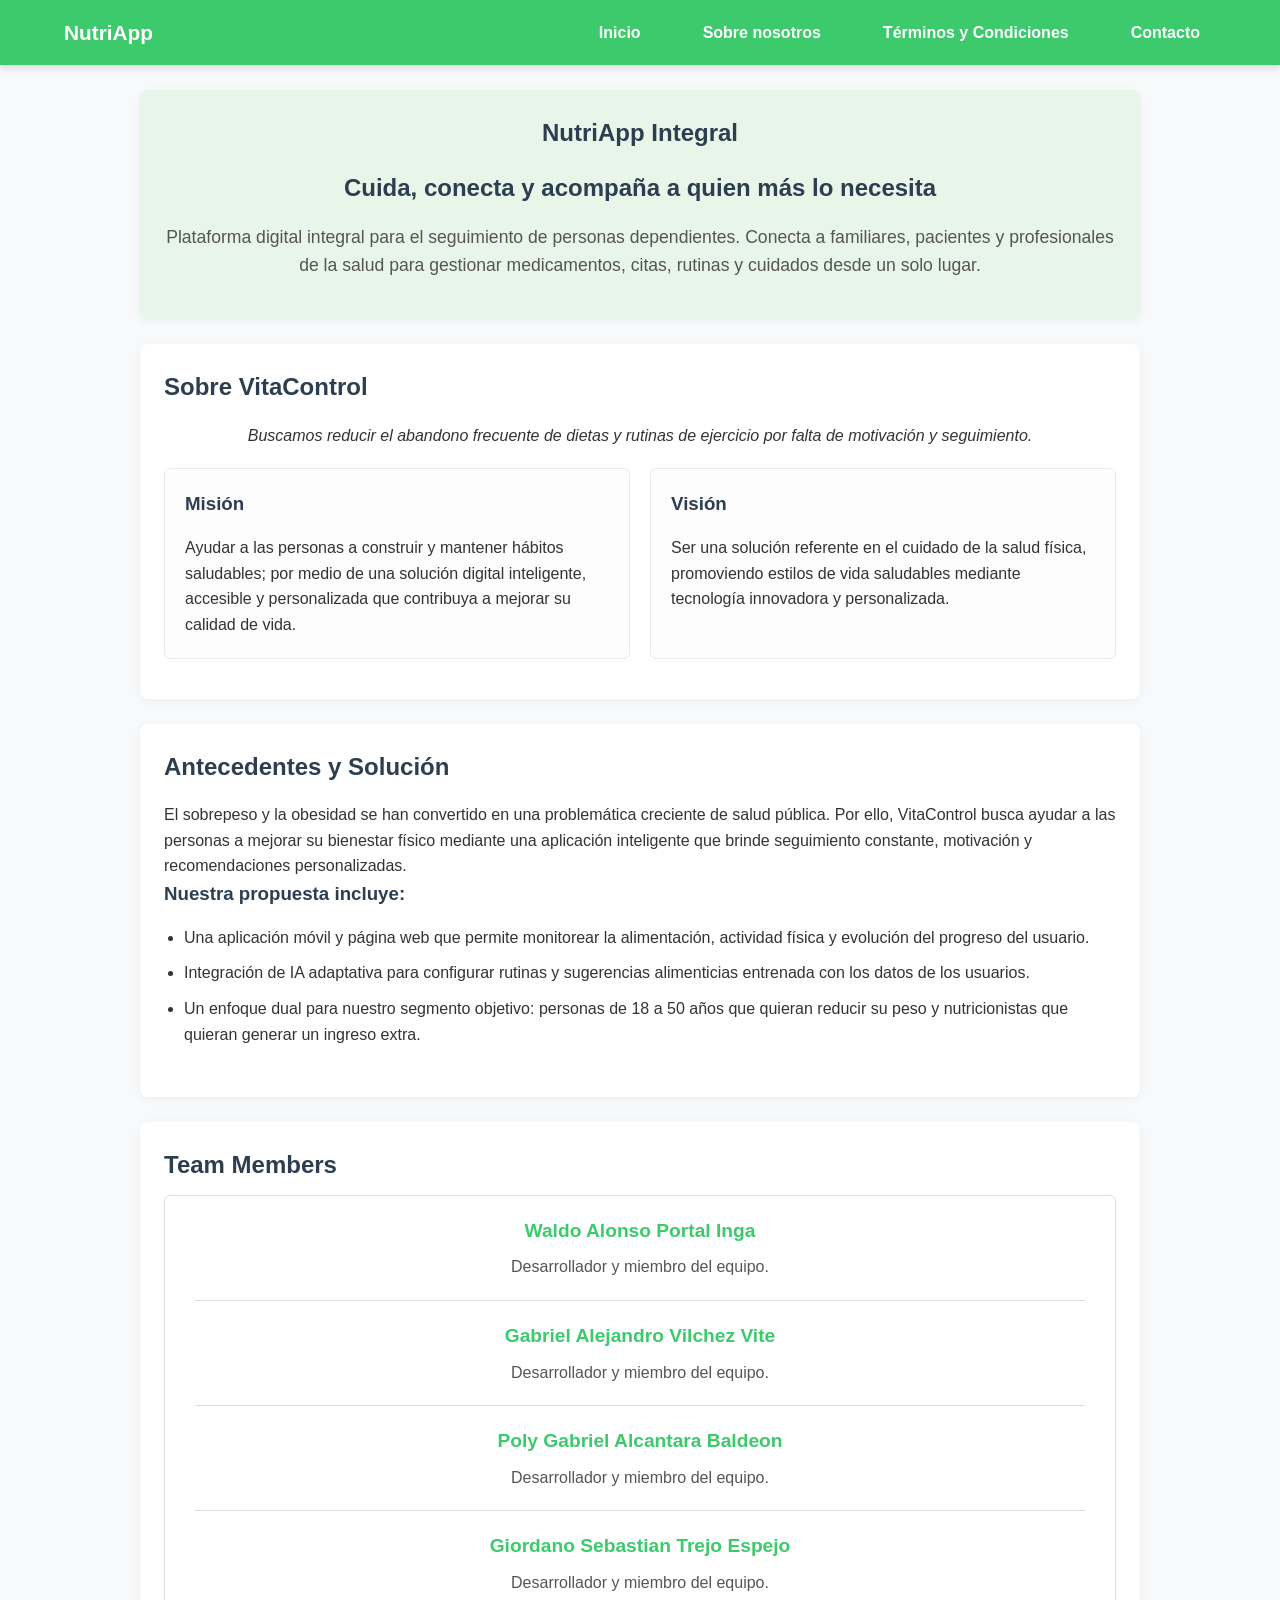
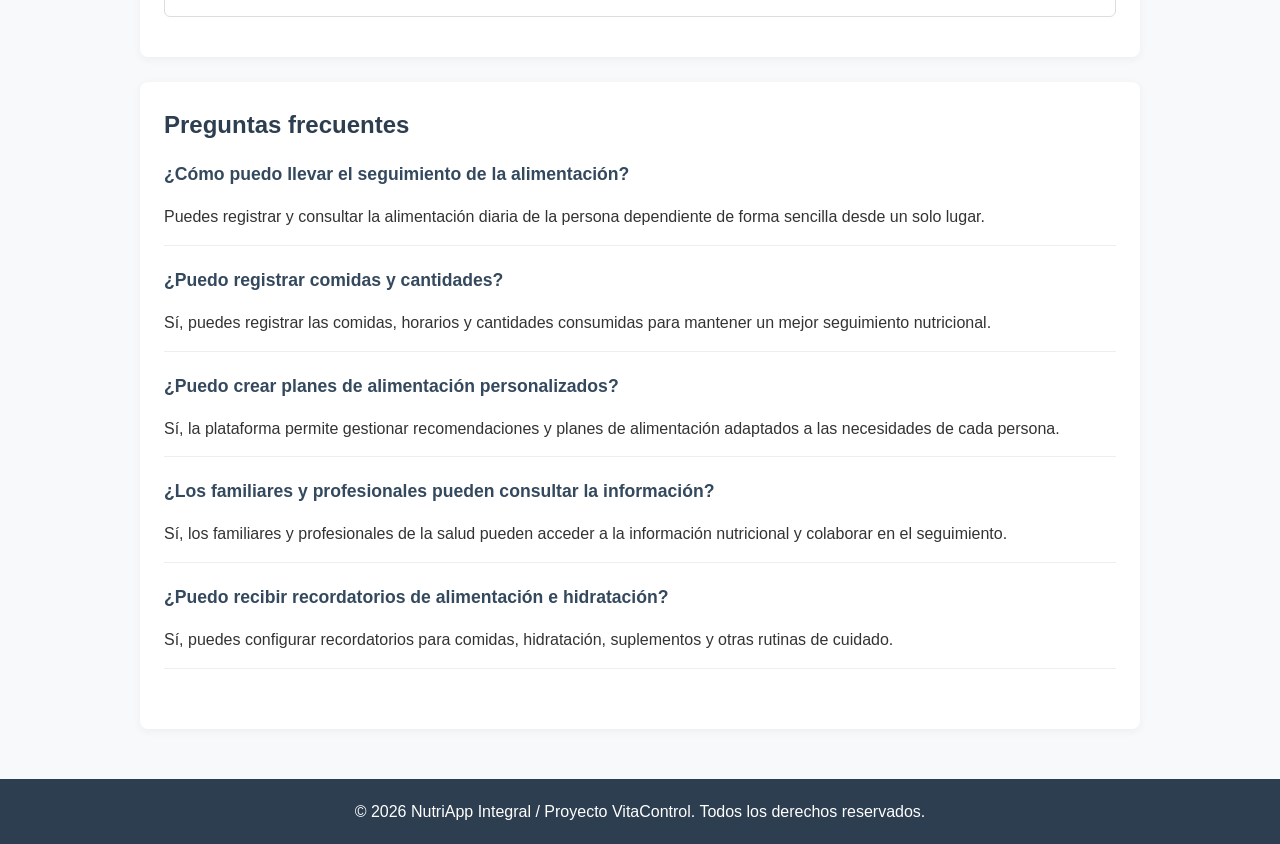
==== index.html @ aef9307d "Added header, footer, info, team members; css and @media." ====
<!DOCTYPE html>
<html lang="es">
<head>
  <meta charset="UTF-8" />
  <meta name="viewport" content="width=device-width, initial-scale=1.0" />
  <meta http-equiv="X-UA-Compatible" content="ie=edge" />
  <title>NutriApp Integral / VitaControl</title>
  <link rel="stylesheet" href="styles.css" />
</head>
<body>
<header>
  <nav class="header">
    <div class="container nav-layout">
      
      <a href="#" class="brand-logo">NutriApp</a>
      
      <ul class="nav-links" id="navLinks">
        <li class="dropdown">
          <a href="#" class="dropdown-toggle">Inicio</a>
          <ul class="dropdown-menu">
            <li><a href="#que-es">¿Qué es NutriApp?</a></li>
            <li><a href="#como-funciona">¿Cómo funciona el sistema?</a></li>
          </ul>
        </li>
        <li><a href="#sobre-nosotros">Sobre nosotros</a></li>
        <li><a href="#terminos">Términos y Condiciones</a></li>
        <li><a href="#contacto">Contacto</a></li>
      </ul>
    </div>
  </nav>
</header>

<main>
  <section class="info" id="que-es">
    <h1>NutriApp Integral</h1>
    <h2>Cuida, conecta y acompaña a quien más lo necesita</h2>
    <p>
      Plataforma digital integral para el seguimiento de personas
      dependientes. Conecta a familiares, pacientes y profesionales de la
      salud para gestionar medicamentos, citas, rutinas y cuidados desde un
      solo lugar.
    </p>
  </section>


  <section class="startup-info" id="sobre-nosotros">
    <h2>Sobre VitaControl</h2>
    <p class="intro-startup">Buscamos reducir el abandono frecuente de dietas y rutinas de ejercicio por falta de motivación y seguimiento.</p>
    <div class="mision-vision">
      <div class="card">
        <h3>Misión</h3>
        <p>Ayudar a las personas a construir y mantener hábitos saludables; por medio de una solución digital inteligente, accesible y personalizada que contribuya a mejorar su calidad de vida.</p>
      </div>
      <div class="card">
        <h3>Visión</h3>
        <p>Ser una solución referente en el cuidado de la salud física, promoviendo estilos de vida saludables mediante tecnología innovadora y personalizada.</p>
      </div>
    </div>
  </section>


  <section class="problematica" id="como-funciona">
    <h2>Antecedentes y Solución</h2>
    <p>El sobrepeso y la obesidad se han convertido en una problemática creciente de salud pública. Por ello, VitaControl busca ayudar a las personas a mejorar su bienestar físico mediante una aplicación inteligente que brinde seguimiento constante, motivación y recomendaciones personalizadas.</p>

    <h3>Nuestra propuesta incluye:</h3>
    <ul>
      <li>Una aplicación móvil y página web que permite monitorear la alimentación, actividad física y evolución del progreso del usuario.</li>
      <li>Integración de IA adaptativa para configurar rutinas y sugerencias alimenticias entrenada con los datos de los usuarios.</li>
      <li>Un enfoque dual para nuestro segmento objetivo: personas de 18 a 50 años que quieran reducir su peso y nutricionistas que quieran generar un ingreso extra.</li>
    </ul>
  </section>

  <section class="integrantes" id="equipo">
    <h2>Team Members</h2>
    <div class="team-grid">

      <div class="member">
        <h3>Waldo Alonso Portal Inga</h3>
        <p>Desarrollador y miembro del equipo.</p>
      </div>

      <div class="member">
        <h3>Gabriel Alejandro Vilchez Vite</h3>
        <p>Desarrollador y miembro del equipo.</p>
      </div>

      <div class="member">
        <h3>Poly Gabriel Alcantara Baldeon</h3>
        <p>Desarrollador y miembro del equipo.</p>
      </div>

      <div class="member">
        <h3>Giordano Sebastian Trejo Espejo</h3>
        <p>Desarrollador y miembro del equipo.</p>
      </div>
    </div>
  </section>

  <section class="preguntas-frecuentes">
    <h2>Preguntas frecuentes</h2>
    <div class="faq-item">
      <h3>¿Cómo puedo llevar el seguimiento de la alimentación?</h3>
      <p>Puedes registrar y consultar la alimentación diaria de la persona dependiente de forma sencilla desde un solo lugar.</p>
    </div>
    <div class="faq-item">
      <h3>¿Puedo registrar comidas y cantidades?</h3>
      <p>Sí, puedes registrar las comidas, horarios y cantidades consumidas para mantener un mejor seguimiento nutricional.</p>
    </div>
    <div class="faq-item">
      <h3>¿Puedo crear planes de alimentación personalizados?</h3>
      <p>Sí, la plataforma permite gestionar recomendaciones y planes de alimentación adaptados a las necesidades de cada persona.</p>
    </div>
    <div class="faq-item">
      <h3>¿Los familiares y profesionales pueden consultar la información?</h3>
      <p>Sí, los familiares y profesionales de la salud pueden acceder a la información nutricional y colaborar en el seguimiento.</p>
    </div>
    <div class="faq-item">
      <h3>¿Puedo recibir recordatorios de alimentación e hidratación?</h3>
      <p>Sí, puedes configurar recordatorios para comidas, hidratación, suplementos y otras rutinas de cuidado.</p>
    </div>
  </section>
</main>

<footer>
  <p>&copy; 2026 NutriApp Integral / Proyecto VitaControl. Todos los derechos reservados.</p>
</footer>
</body>
</html>
---- styles.css ----
* {
  box-sizing: border-box;
  margin: 0;
  padding: 0;
  font-family: 'Segoe UI', Tahoma, Geneva, Verdana, sans-serif;
}

body {
  background-color: #f7f9fa;
  color: #333;
  line-height: 1.6;
}


header {
  background-color: #3cca6c; 
  padding: 1rem 0;
  position: sticky;
  top: 0;
  z-index: 1000;
  box-shadow: 0 4px 6px rgba(0, 0, 0, 0.1);
}

.container {
  width: 90%;
  max-width: 1200px;
  margin: auto;
}

.nav-layout {
  display: flex;
  justify-content: space-between; 
  align-items: center;
}


.brand-logo {
  color: #ffffff;
  text-decoration: none;
  font-size: 1.3rem; 
  font-weight: bold;
}


.nav-links {
  list-style: none;
  display: flex;
  align-items: center;
  gap: 30px;
}

.nav-links li a {
  color: #ffffff;
  text-decoration: none;
  font-weight: 600;
  padding: 0.5rem 1rem;
  transition: background 0.3s;
}

.nav-links li a:hover {
  background-color: rgba(255, 255, 255, 0.2);
  border-radius: 4px;
}


.dropdown-menu {
  display: none;
  position: absolute;
  background-color: #3cca6c;
  list-style: none;
  padding: 10px;
  border-radius: 4px;
}

.dropdown:hover .dropdown-menu {
  display: block;
}


section {
  padding: 1.5rem 1.5rem 2.5rem 1.5rem;
  max-width: 1000px;
  margin: 25px auto;
  background: #ffffff;
  border-radius: 8px;
  box-shadow: 0 2px 10px rgba(0,0,0,0.05);
}

h1, h2, h3 {
  color: #2c3e50;
  margin-top: 0;
  margin-bottom: 1rem;
}


.info {
  text-align: center;
  background-color: #e8f5e9;
}

.info p {
  font-size: 1.1rem;
  color: #555;
  margin-top: 10px;
}


.intro-startup {
  margin-bottom: 20px;
  text-align: center;
  font-style: italic;
}

.mision-vision {
  display: flex;
  flex-wrap: wrap;
  gap: 20px;
}

.card {
  flex: 1;
  min-width: 250px;
  background: #fdfdfd;
  padding: 20px;
  border: 1px solid #eaeaea;
  border-radius: 6px;
}


.problematica ul {
  margin-left: 20px;
  margin-top: 15px;
}

.problematica li {
  margin-bottom: 10px;
}


.integrantes h2 {
  margin-bottom: 10px;
}

.team-grid {
  display: flex;
  flex-direction: column;
  background: #ffffff; 
  border: 1px solid #ddd; 
  border-radius: 6px;
  margin-top: 0; 
}

.member {
  padding: 20px 0;
  margin: 0 30px;
  text-align: center;
  border-bottom: 1px solid #ddd;
}

.member:last-child {
  border-bottom: none;
}

.member h3 {
  font-size: 1.2rem;
  color: #3cca6c;
  margin-bottom: 8px;
}

.member p {
  color: #555;
}


.preguntas-frecuentes .faq-item {
  margin-bottom: 20px;
  border-bottom: 1px solid #eee;
  padding-bottom: 15px;
}

.preguntas-frecuentes .faq-item h3 {
  font-size: 1.1rem;
  color: #34495e;
}


footer {
  text-align: center;
  padding: 20px;
  background-color: #2c3e50;
  color: #ffffff;
  margin-top: 50px;
}


@media (max-width: 768px) {
  .nav-links {
    flex-direction: column;
    gap: 15px;
  }

  .mision-vision {
    flex-direction: column;
  }
}
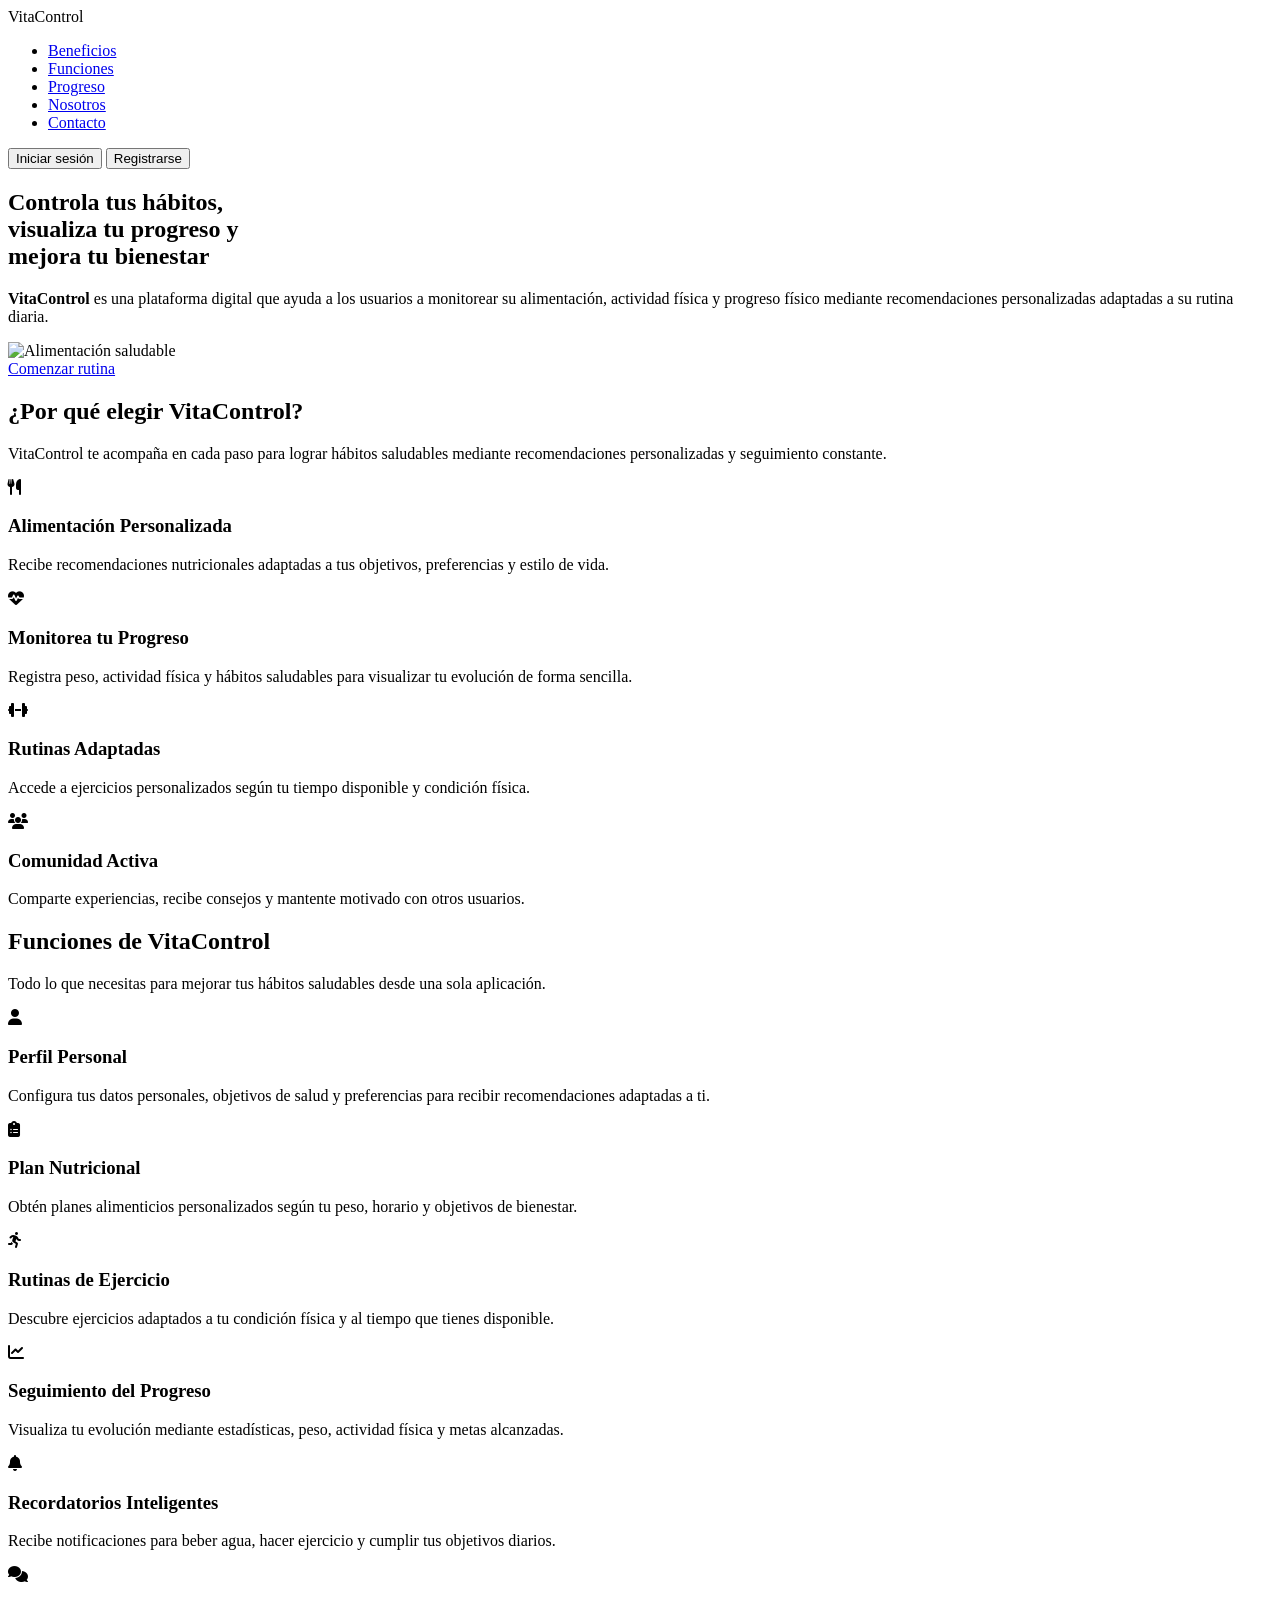
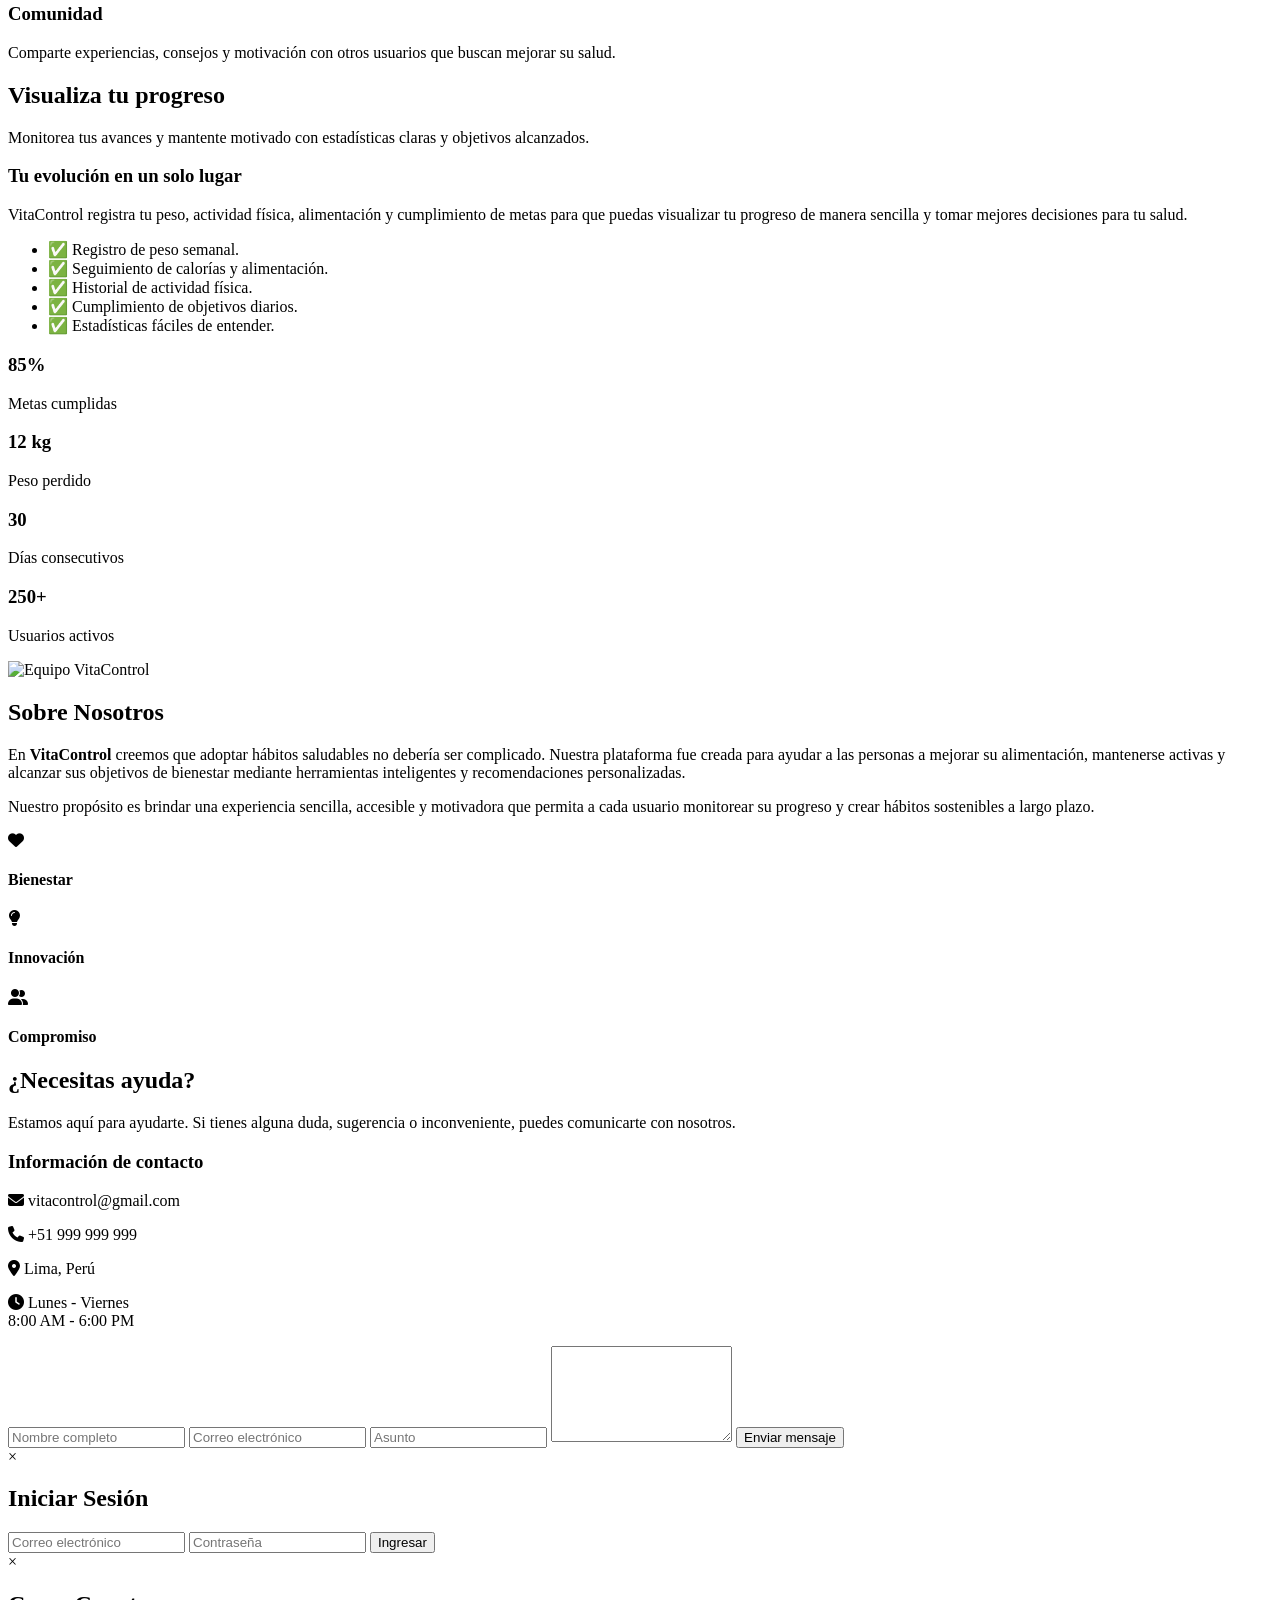
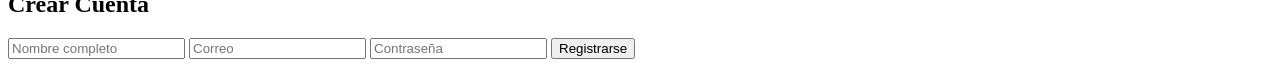
==== commit a159507f: "fix: index.html" ====
--- a/index.html
+++ b/index.html
@@ -1,129 +1,511 @@
 <!DOCTYPE html>
 <html lang="es">
 <head>
-  <meta charset="UTF-8" />
-  <meta name="viewport" content="width=device-width, initial-scale=1.0" />
-  <meta http-equiv="X-UA-Compatible" content="ie=edge" />
-  <title>NutriApp Integral / VitaControl</title>
-  <link rel="stylesheet" href="styles.css" />
+    <meta charset="UTF-8">
+    <meta name="viewport" content="width=device-width, initial-scale=1.0">
+
+    <title>VitaControl</title>
+
+    <!-- CSS -->
+    <link rel="stylesheet" href="style.css">
+
+    <!-- Google Fonts -->
+    <link href="https://fonts.googleapis.com/css2?family=Poppins:wght@300;400;500;600;700&display=swap" rel="stylesheet">
+
+    <!-- Font Awesome (Íconos) -->
+    <link rel="stylesheet"
+          href="https://cdnjs.cloudflare.com/ajax/libs/font-awesome/6.6.0/css/all.min.css">
 </head>
+
 <body>
+
+<!-- ================= NAVBAR ================= -->
+
 <header>
-  <nav class="header">
-    <div class="container nav-layout">
-      
-      <a href="#" class="brand-logo">NutriApp</a>
-      
-      <ul class="nav-links" id="navLinks">
-        <li class="dropdown">
-          <a href="#" class="dropdown-toggle">Inicio</a>
-          <ul class="dropdown-menu">
-            <li><a href="#que-es">¿Qué es NutriApp?</a></li>
-            <li><a href="#como-funciona">¿Cómo funciona el sistema?</a></li>
-          </ul>
-        </li>
-        <li><a href="#sobre-nosotros">Sobre nosotros</a></li>
-        <li><a href="#terminos">Términos y Condiciones</a></li>
-        <li><a href="#contacto">Contacto</a></li>
-      </ul>
-    </div>
-  </nav>
+
+    <nav class="navbar">
+
+        <div class="logo">
+            VitaControl
+        </div>
+
+        <ul class="nav-links">
+
+            <li><a href="#beneficios">Beneficios</a></li>
+            <li><a href="#funciones">Funciones</a></li>
+            <li><a href="#progreso">Progreso</a></li>
+            <li><a href="#nosotros">Nosotros</a></li>
+            <li><a href="#contacto">Contacto</a></li>
+
+        </ul>
+
+        <div class="buttons">
+
+            <button class="btn-login" onclick="abrirLogin()">
+                Iniciar sesión
+            </button>
+
+            <button class="btn-register" onclick="abrirRegistro()">
+                Registrarse
+            </button>
+
+        </div>
+
+    </nav>
+
 </header>
 
-<main>
-  <section class="info" id="que-es">
-    <h1>NutriApp Integral</h1>
-    <h2>Cuida, conecta y acompaña a quien más lo necesita</h2>
-    <p>
-      Plataforma digital integral para el seguimiento de personas
-      dependientes. Conecta a familiares, pacientes y profesionales de la
-      salud para gestionar medicamentos, citas, rutinas y cuidados desde un
-      solo lugar.
+<!-- ================= HERO ================= -->
+
+<section class="hero">
+
+    <div class="hero-text">
+
+        <h1>
+            Controla tus hábitos,<br>
+            visualiza tu progreso y<br>
+            mejora tu bienestar
+        </h1>
+
+        <p>
+            <strong>VitaControl</strong> es una plataforma digital que ayuda a los
+            usuarios a monitorear su alimentación, actividad física y progreso físico
+            mediante recomendaciones personalizadas adaptadas a su rutina diaria.
+        </p>
+
+    </div>
+
+    </div>
+
+    <div class="hero-image">
+
+        <img src="images/comida.jpg" alt="Alimentación saludable">
+
+        <div class="image-button">
+
+            <a href="#" class="start-button" onclick="abrirRegistro()">
+                Comenzar rutina
+            </a>
+
+        </div>
+
+    </div>
+
+</section>
+
+<!-- ================= BENEFICIOS ================= -->
+
+<section id="beneficios" class="beneficios">
+
+    <h2>¿Por qué elegir VitaControl?</h2>
+
+    <p class="subtitulo">
+        VitaControl te acompaña en cada paso para lograr hábitos saludables
+        mediante recomendaciones personalizadas y seguimiento constante.
     </p>
-  </section>
-
-
-  <section class="startup-info" id="sobre-nosotros">
-    <h2>Sobre VitaControl</h2>
-    <p class="intro-startup">Buscamos reducir el abandono frecuente de dietas y rutinas de ejercicio por falta de motivación y seguimiento.</p>
-    <div class="mision-vision">
-      <div class="card">
-        <h3>Misión</h3>
-        <p>Ayudar a las personas a construir y mantener hábitos saludables; por medio de una solución digital inteligente, accesible y personalizada que contribuya a mejorar su calidad de vida.</p>
-      </div>
-      <div class="card">
-        <h3>Visión</h3>
-        <p>Ser una solución referente en el cuidado de la salud física, promoviendo estilos de vida saludables mediante tecnología innovadora y personalizada.</p>
-      </div>
-    </div>
-  </section>
-
-
-  <section class="problematica" id="como-funciona">
-    <h2>Antecedentes y Solución</h2>
-    <p>El sobrepeso y la obesidad se han convertido en una problemática creciente de salud pública. Por ello, VitaControl busca ayudar a las personas a mejorar su bienestar físico mediante una aplicación inteligente que brinde seguimiento constante, motivación y recomendaciones personalizadas.</p>
-
-    <h3>Nuestra propuesta incluye:</h3>
-    <ul>
-      <li>Una aplicación móvil y página web que permite monitorear la alimentación, actividad física y evolución del progreso del usuario.</li>
-      <li>Integración de IA adaptativa para configurar rutinas y sugerencias alimenticias entrenada con los datos de los usuarios.</li>
-      <li>Un enfoque dual para nuestro segmento objetivo: personas de 18 a 50 años que quieran reducir su peso y nutricionistas que quieran generar un ingreso extra.</li>
-    </ul>
-  </section>
-
-  <section class="integrantes" id="equipo">
-    <h2>Team Members</h2>
-    <div class="team-grid">
-
-      <div class="member">
-        <h3>Waldo Alonso Portal Inga</h3>
-        <p>Desarrollador y miembro del equipo.</p>
-      </div>
-
-      <div class="member">
-        <h3>Gabriel Alejandro Vilchez Vite</h3>
-        <p>Desarrollador y miembro del equipo.</p>
-      </div>
-
-      <div class="member">
-        <h3>Poly Gabriel Alcantara Baldeon</h3>
-        <p>Desarrollador y miembro del equipo.</p>
-      </div>
-
-      <div class="member">
-        <h3>Giordano Sebastian Trejo Espejo</h3>
-        <p>Desarrollador y miembro del equipo.</p>
-      </div>
-    </div>
-  </section>
-
-  <section class="preguntas-frecuentes">
-    <h2>Preguntas frecuentes</h2>
-    <div class="faq-item">
-      <h3>¿Cómo puedo llevar el seguimiento de la alimentación?</h3>
-      <p>Puedes registrar y consultar la alimentación diaria de la persona dependiente de forma sencilla desde un solo lugar.</p>
-    </div>
-    <div class="faq-item">
-      <h3>¿Puedo registrar comidas y cantidades?</h3>
-      <p>Sí, puedes registrar las comidas, horarios y cantidades consumidas para mantener un mejor seguimiento nutricional.</p>
-    </div>
-    <div class="faq-item">
-      <h3>¿Puedo crear planes de alimentación personalizados?</h3>
-      <p>Sí, la plataforma permite gestionar recomendaciones y planes de alimentación adaptados a las necesidades de cada persona.</p>
-    </div>
-    <div class="faq-item">
-      <h3>¿Los familiares y profesionales pueden consultar la información?</h3>
-      <p>Sí, los familiares y profesionales de la salud pueden acceder a la información nutricional y colaborar en el seguimiento.</p>
-    </div>
-    <div class="faq-item">
-      <h3>¿Puedo recibir recordatorios de alimentación e hidratación?</h3>
-      <p>Sí, puedes configurar recordatorios para comidas, hidratación, suplementos y otras rutinas de cuidado.</p>
-    </div>
-  </section>
-</main>
-
-<footer>
-  <p>&copy; 2026 NutriApp Integral / Proyecto VitaControl. Todos los derechos reservados.</p>
-</footer>
+
+    <div class="beneficios-container">
+
+        <div class="beneficio-card">
+
+            <i class="fa-solid fa-utensils"></i>
+
+            <h3>Alimentación Personalizada</h3>
+
+            <p>
+                Recibe recomendaciones nutricionales adaptadas a tus objetivos,
+                preferencias y estilo de vida.
+            </p>
+
+        </div>
+
+        <div class="beneficio-card">
+
+            <i class="fa-solid fa-heart-pulse"></i>
+
+            <h3>Monitorea tu Progreso</h3>
+
+            <p>
+                Registra peso, actividad física y hábitos saludables para
+                visualizar tu evolución de forma sencilla.
+            </p>
+
+        </div>
+
+        <div class="beneficio-card">
+
+            <i class="fa-solid fa-dumbbell"></i>
+
+            <h3>Rutinas Adaptadas</h3>
+
+            <p>
+                Accede a ejercicios personalizados según tu tiempo disponible
+                y condición física.
+            </p>
+
+        </div>
+
+        <div class="beneficio-card">
+
+            <i class="fa-solid fa-users"></i>
+
+            <h3>Comunidad Activa</h3>
+
+            <p>
+                Comparte experiencias, recibe consejos y mantente motivado con
+                otros usuarios.
+            </p>
+
+        </div>
+
+    </div>
+
+    </div>
+
+</section>
+
+
+
+</section>
+
+<!-- ================= FUNCIONES ================= -->
+
+<section id="funciones" class="funciones">
+
+    <h2>Funciones de VitaControl</h2>
+
+    <p class="subtitulo">
+        Todo lo que necesitas para mejorar tus hábitos saludables desde una sola aplicación.
+    </p>
+
+    <div class="funciones-container">
+
+        <div class="funcion-card">
+
+            <i class="fa-solid fa-user"></i>
+
+            <h3>Perfil Personal</h3>
+
+            <p>
+                Configura tus datos personales, objetivos de salud y preferencias para recibir recomendaciones adaptadas a ti.
+            </p>
+
+        </div>
+
+        <div class="funcion-card">
+
+            <i class="fa-solid fa-clipboard-list"></i>
+
+            <h3>Plan Nutricional</h3>
+
+            <p>
+                Obtén planes alimenticios personalizados según tu peso, horario y objetivos de bienestar.
+            </p>
+
+        </div>
+
+        <div class="funcion-card">
+
+            <i class="fa-solid fa-person-running"></i>
+
+            <h3>Rutinas de Ejercicio</h3>
+
+            <p>
+                Descubre ejercicios adaptados a tu condición física y al tiempo que tienes disponible.
+            </p>
+
+        </div>
+
+        <div class="funcion-card">
+
+            <i class="fa-solid fa-chart-line"></i>
+
+            <h3>Seguimiento del Progreso</h3>
+
+            <p>
+                Visualiza tu evolución mediante estadísticas, peso, actividad física y metas alcanzadas.
+            </p>
+
+        </div>
+
+        <div class="funcion-card">
+
+            <i class="fa-solid fa-bell"></i>
+
+            <h3>Recordatorios Inteligentes</h3>
+
+            <p>
+                Recibe notificaciones para beber agua, hacer ejercicio y cumplir tus objetivos diarios.
+            </p>
+
+        </div>
+
+        <div class="funcion-card">
+
+            <i class="fa-solid fa-comments"></i>
+
+            <h3>Comunidad</h3>
+
+            <p>
+                Comparte experiencias, consejos y motivación con otros usuarios que buscan mejorar su salud.
+            </p>
+
+        </div>
+
+    </div>
+
+</section>
+
+<!-- ================= PROGRESO ================= -->
+
+<section id="progreso" class="progreso">
+
+    <h2>Visualiza tu progreso</h2>
+
+    <p class="subtitulo">
+        Monitorea tus avances y mantente motivado con estadísticas claras y objetivos alcanzados.
+    </p>
+
+    <div class="progreso-container">
+
+        <div class="progreso-info">
+
+            <h3>Tu evolución en un solo lugar</h3>
+
+            <p>
+                VitaControl registra tu peso, actividad física, alimentación
+                y cumplimiento de metas para que puedas visualizar tu progreso
+                de manera sencilla y tomar mejores decisiones para tu salud.
+            </p>
+
+            <ul>
+
+                <li>✅ Registro de peso semanal.</li>
+
+                <li>✅ Seguimiento de calorías y alimentación.</li>
+
+                <li>✅ Historial de actividad física.</li>
+
+                <li>✅ Cumplimiento de objetivos diarios.</li>
+
+                <li>✅ Estadísticas fáciles de entender.</li>
+
+            </ul>
+
+        </div>
+
+        <div class="progreso-estadisticas">
+
+            <div class="estadistica">
+
+                <h3>85%</h3>
+
+                <p>Metas cumplidas</p>
+
+            </div>
+
+            <div class="estadistica">
+
+                <h3>12 kg</h3>
+
+                <p>Peso perdido</p>
+
+            </div>
+
+            <div class="estadistica">
+
+                <h3>30</h3>
+
+                <p>Días consecutivos</p>
+
+            </div>
+
+            <div class="estadistica">
+
+                <h3>250+</h3>
+
+                <p>Usuarios activos</p>
+
+            </div>
+
+        </div>
+
+    </div>
+
+</section>
+
+<!-- ================= SOBRE NOSOTROS ================= -->
+
+<section id="nosotros" class="nosotros">
+
+    <div class="nosotros-imagen">
+
+        <!-- Puedes cambiar esta imagen -->
+        <img src="images/nosotros.jpg" alt="Equipo VitaControl">
+
+    </div>
+
+    <div class="nosotros-texto">
+
+        <h2>Sobre Nosotros</h2>
+
+        <p>
+            En <strong>VitaControl</strong> creemos que adoptar hábitos saludables
+            no debería ser complicado. Nuestra plataforma fue creada para ayudar
+            a las personas a mejorar su alimentación, mantenerse activas y alcanzar
+            sus objetivos de bienestar mediante herramientas inteligentes y
+            recomendaciones personalizadas.
+        </p>
+
+        <p>
+            Nuestro propósito es brindar una experiencia sencilla, accesible y
+            motivadora que permita a cada usuario monitorear su progreso y crear
+            hábitos sostenibles a largo plazo.
+        </p>
+
+        <div class="valores">
+
+            <div class="valor">
+                <i class="fa-solid fa-heart"></i>
+                <h4>Bienestar</h4>
+            </div>
+
+            <div class="valor">
+                <i class="fa-solid fa-lightbulb"></i>
+                <h4>Innovación</h4>
+            </div>
+
+            <div class="valor">
+                <i class="fa-solid fa-user-group"></i>
+                <h4>Compromiso</h4>
+            </div>
+
+        </div>
+
+    </div>
+
+</section>
+
+<!-- ================= CONTACTO ================= -->
+
+<section id="contacto" class="contacto">
+
+    <h2>¿Necesitas ayuda?</h2>
+
+    <p class="subtitulo">
+        Estamos aquí para ayudarte. Si tienes alguna duda, sugerencia o inconveniente,
+        puedes comunicarte con nosotros.
+    </p>
+
+    <div class="contacto-container">
+
+        <!-- Información -->
+
+        <div class="contacto-info">
+
+            <h3>Información de contacto</h3>
+
+            <p>
+                <i class="fa-solid fa-envelope"></i>
+                vitacontrol@gmail.com
+            </p>
+
+            <p>
+                <i class="fa-solid fa-phone"></i>
+                +51 999 999 999
+            </p>
+
+            <p>
+                <i class="fa-solid fa-location-dot"></i>
+                Lima, Perú
+            </p>
+
+            <p>
+                <i class="fa-solid fa-clock"></i>
+                Lunes - Viernes
+                <br>
+                8:00 AM - 6:00 PM
+            </p>
+
+        </div>
+
+        <!-- Formulario -->
+
+        <div class="contacto-form">
+
+            <form>
+
+                <input type="text" placeholder="Nombre completo" required>
+
+                <input type="email" placeholder="Correo electrónico" required>
+
+                <input type="text" placeholder="Asunto">
+
+                <textarea
+                        rows="6"
+                        placeholder="Escribe tu mensaje..."
+                        required>
+                </textarea>
+
+                <button type="submit">
+                    Enviar mensaje
+                </button>
+
+            </form>
+
+        </div>
+
+    </div>
+
+</section>
+
+
+<!-- ================= LOGIN ================= -->
+
+<div id="loginModal" class="modal">
+
+    <div class="modal-content">
+
+        <span class="close" onclick="cerrarLogin()">&times;</span>
+
+        <h2>Iniciar Sesión</h2>
+
+        <input type="email" placeholder="Correo electrónico">
+
+        <input type="password" placeholder="Contraseña">
+
+        <button>Ingresar</button>
+
+    </div>
+
+</div>
+
+
+<!-- ================= REGISTRO ================= -->
+
+<div id="registroModal" class="modal">
+
+    <div class="modal-content">
+
+        <span class="close" onclick="cerrarRegistro()">&times;</span>
+
+        <h2>Crear Cuenta</h2>
+
+        <input type="text" placeholder="Nombre completo">
+
+        <input type="email" placeholder="Correo">
+
+        <input type="password" placeholder="Contraseña">
+
+        <button type="submit" id="btnRegistro">
+            Registrarse
+        </button>
+
+    </div>
+
+</div>
+
+
+<script src="script.js"></script>
 </body>
 </html>
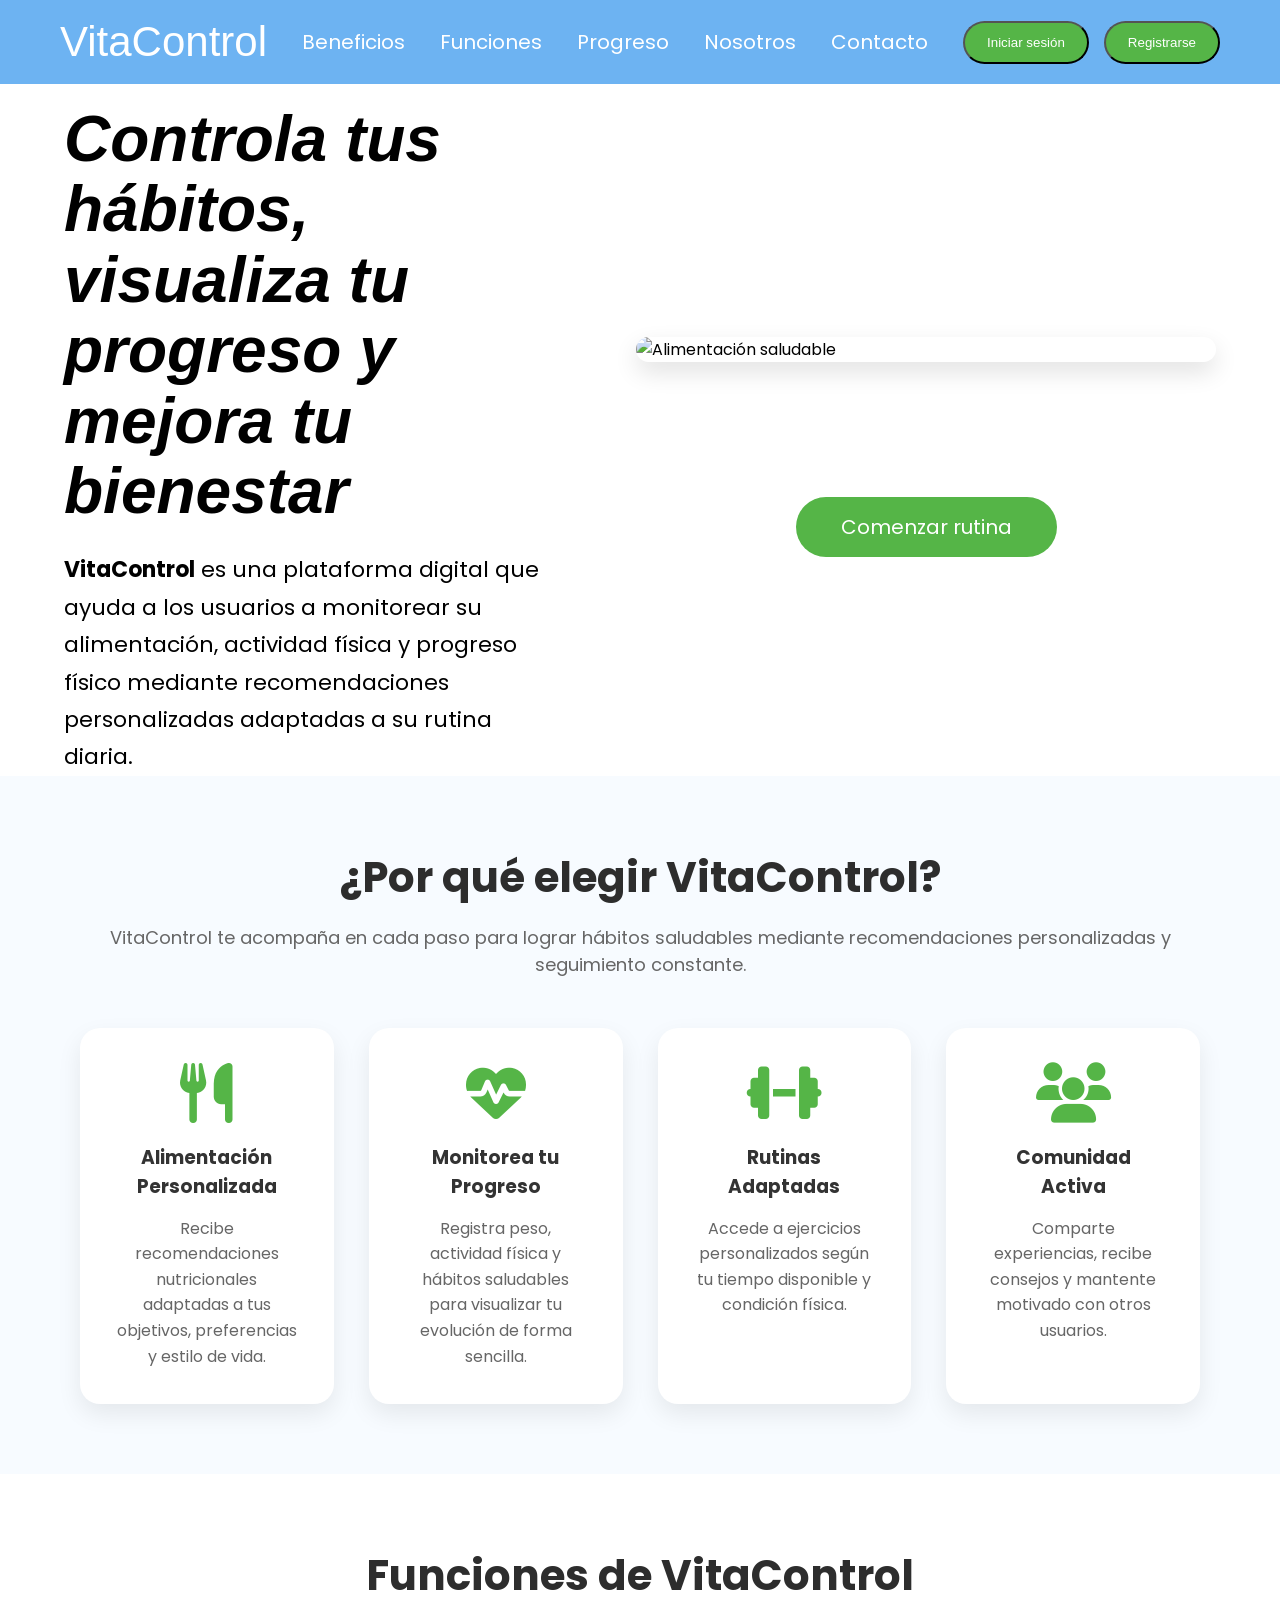
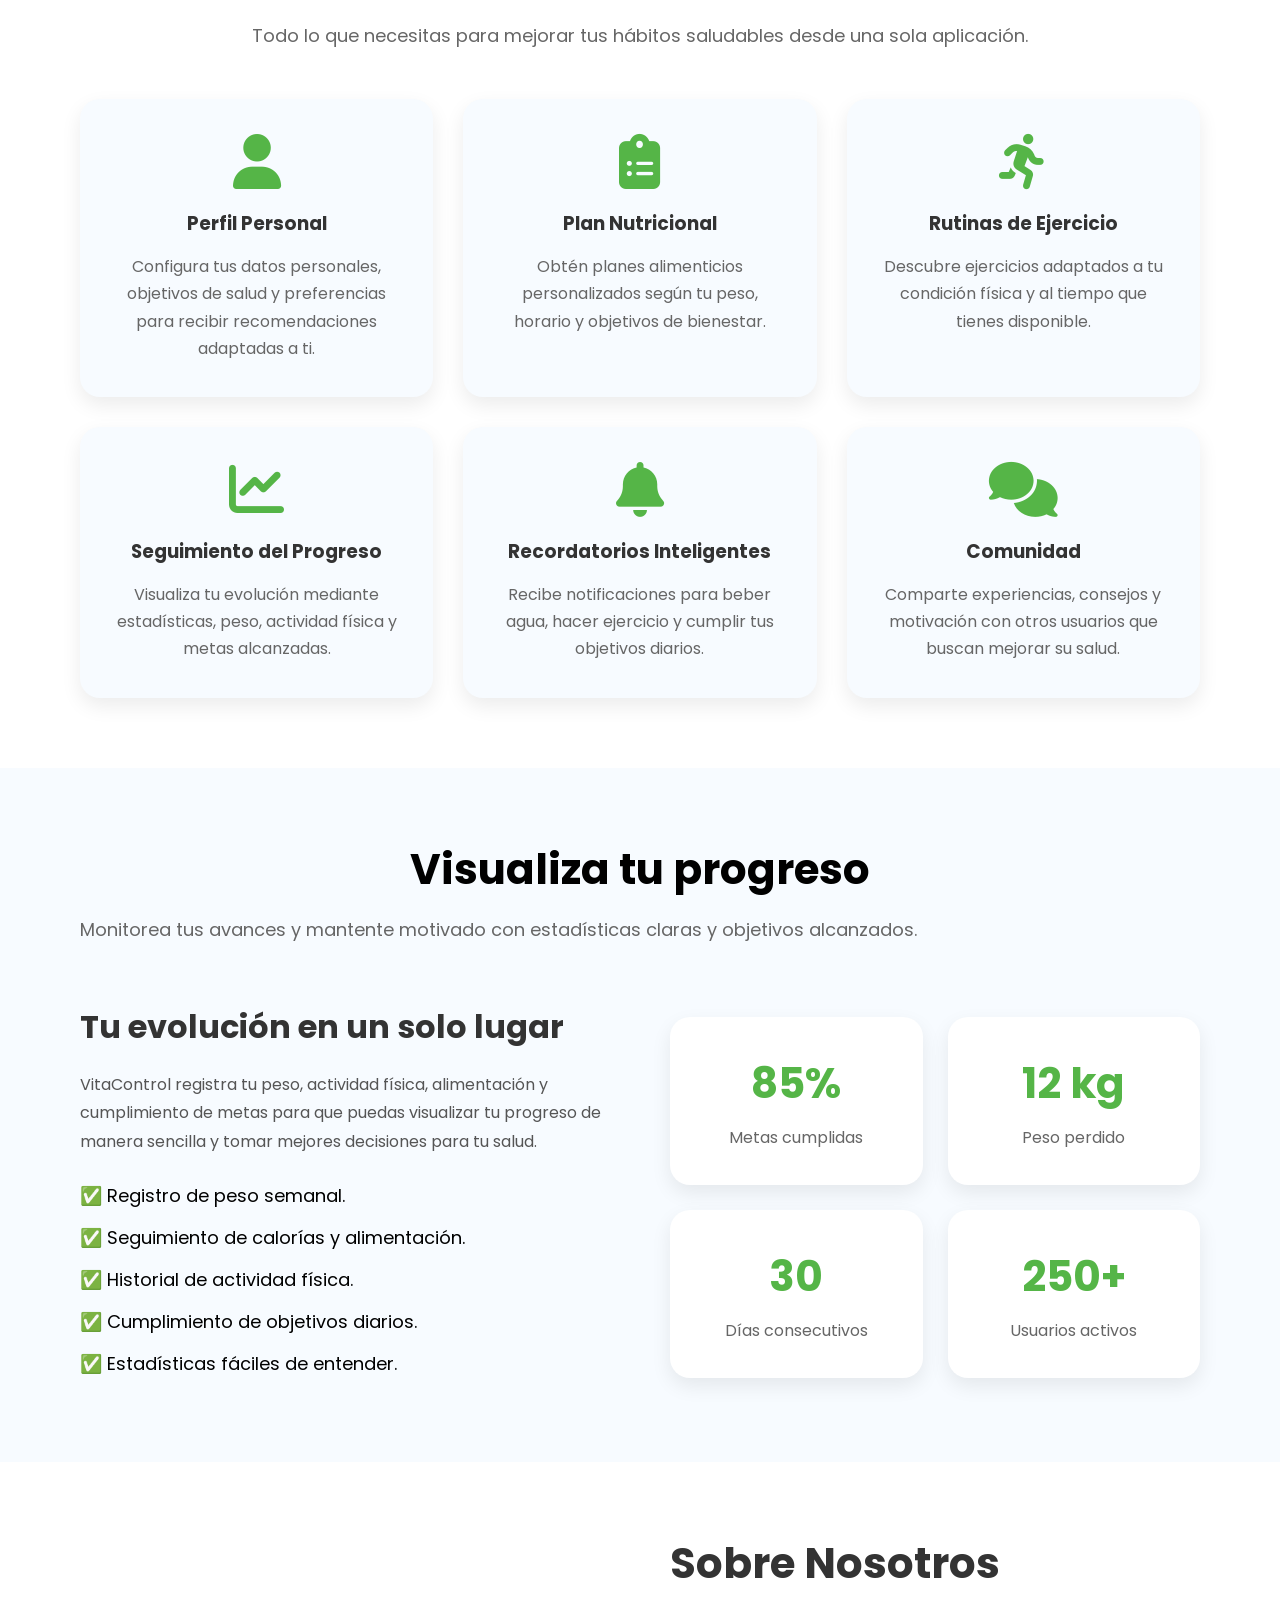
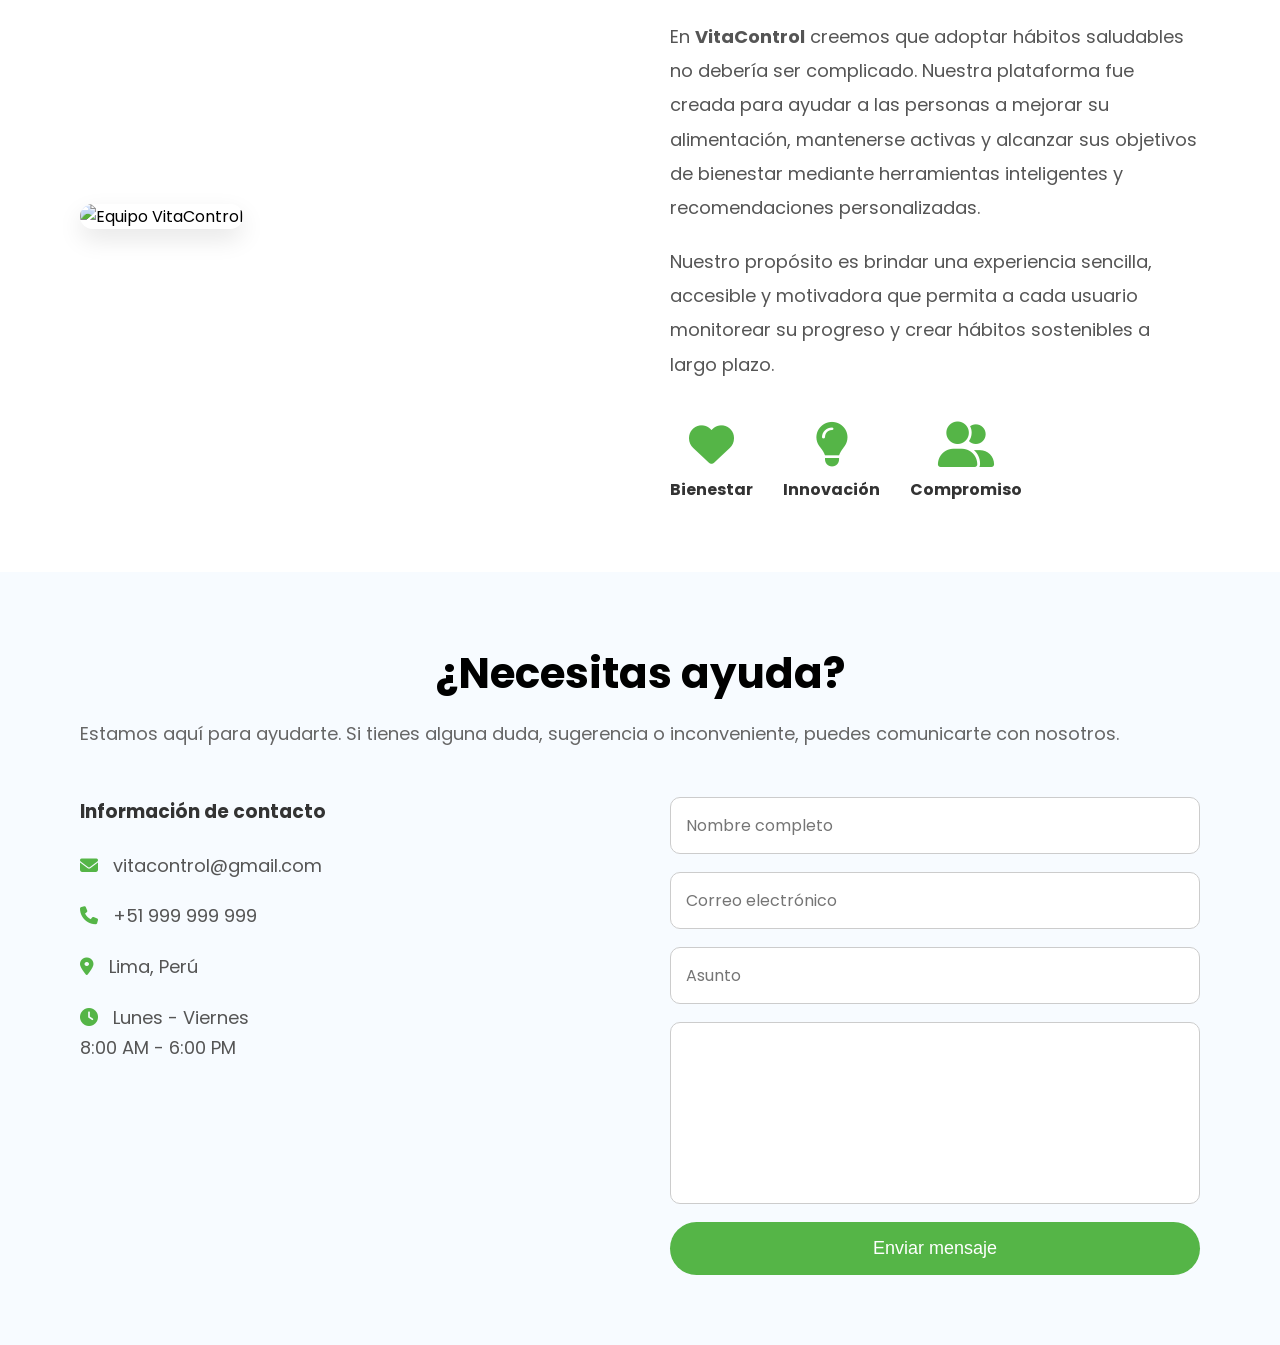
==== commit d8d357a0: "." ====
--- a/index.html
+++ b/index.html
@@ -7,7 +7,7 @@
     <title>VitaControl</title>
 
     <!-- CSS -->
-    <link rel="stylesheet" href="style.css">
+    <link rel="stylesheet" href="styles.css">
 
     <!-- Google Fonts -->
     <link href="https://fonts.googleapis.com/css2?family=Poppins:wght@300;400;500;600;700&display=swap" rel="stylesheet">
--- a/styles.css
+++ b/styles.css
@@ -0,0 +1,989 @@
+/* ==========================
+   CONFIGURACIÓN GENERAL
+========================== */
+
+*{
+    margin:0;
+    padding:0;
+    box-sizing:border-box;
+}
+
+body{
+    font-family:'Poppins', sans-serif;
+    background:#ffffff;
+    color:#000;
+}
+
+/* ==========================
+        NAVBAR
+========================== */
+
+header{
+    position:sticky;
+    top:0;
+    z-index:1000;
+    background:#6DB3F2;
+    padding:18px 60px;
+}
+
+.navbar{
+
+    display:flex;
+    justify-content:space-between;
+    align-items:center;
+
+}
+
+.logo{
+
+    color:white;
+    font-size:42px;
+    font-weight:500;
+
+}
+
+.nav-links{
+
+    display:flex;
+    list-style:none;
+    gap:35px;
+
+}
+
+.nav-links a{
+
+    position: relative;
+    text-decoration: none;
+    color: white;
+    font-size: 20px;
+    transition: color .3s;
+
+}
+
+/* Línea debajo del texto */
+.nav-links a::after{
+
+    content: "";
+    position: absolute;
+    left: 0;
+    bottom: -5px;
+    width: 0;
+    height: 3px;
+    background: white;
+    border-radius: 10px;
+    transition: width .3s ease;
+
+}
+
+/* Al pasar el cursor */
+.nav-links a:hover{
+
+    color: #ffffff;
+
+}
+
+.nav-links a:hover::after{
+
+    width: 100%;
+
+}
+
+/* ==========================
+        BOTONES NAVBAR
+========================== */
+
+.buttons{
+
+    display:flex;
+    gap:15px;
+
+}
+
+.btn-login,
+.btn-register{
+
+    text-decoration:none;
+    color:white;
+    background:#55B547;
+
+    padding:12px 22px;
+
+    border-radius:30px;
+
+    transition:.3s;
+
+}
+
+.btn-login:hover,
+.btn-register:hover{
+
+    background:#429c37;
+
+}
+
+/* ==========================
+        HERO
+========================== */
+
+.hero{
+
+    display:flex;
+    justify-content:space-between;
+    align-items:center;
+    width:90%;
+    margin:20px auto 0;
+    gap:70px;
+
+}
+
+.hero-text{
+
+    flex:1;
+    max-width:600px;
+
+}
+
+.hero-text h1{
+
+    font-size:64px;
+    font-weight:700;
+    line-height:1.1;
+    font-style:italic;
+    margin-bottom:25px;
+
+}
+
+.hero-text p{
+
+    font-size:22px;
+    line-height:1.7;
+    width:100%;
+    margin-top:20px;
+
+}
+
+/* ==========================
+        IMAGEN
+========================== */
+
+.hero-image{
+
+    flex:1;
+    display:flex;
+    justify-content:center;
+    align-items:center;
+    margin-top:0px;
+
+}
+.image-button{
+
+    margin-top:150px;
+
+}
+.hero-image img{
+
+    width:580px;
+    max-width:100%;
+    border-radius:15px;
+    object-fit:cover;
+    box-shadow:0 10px 25px rgba(0,0,0,.12);
+
+}
+/* ==========================
+    BOTÓN PRINCIPAL
+========================== */
+
+.hero-buttons {
+    display: flex;
+    justify-content: flex-start;
+    margin-top: 35px;
+}
+
+.start-button{
+
+    background:#55B547;
+
+    color:white;
+
+    text-decoration:none;
+
+    padding:16px 45px;
+
+    border-radius:35px;
+
+    font-size:20px;
+
+    transition:.3s;
+
+}
+
+.start-button:hover{
+
+    background:#3e9734;
+
+    transform:translateY(-3px);
+
+}
+
+/* ==========================
+        RESPONSIVE
+========================== */
+
+@media(max-width:1100px){
+
+    .hero{
+
+        flex-direction:column;
+
+        text-align:center;
+
+    }
+
+    .hero-text p{
+
+        width:100%;
+
+    }
+
+}
+
+@media(max-width:900px){
+
+    .navbar{
+
+        flex-direction:column;
+
+        gap:20px;
+
+    }
+
+    .nav-links{
+
+        flex-wrap:wrap;
+
+        justify-content:center;
+
+    }
+
+}
+
+@media(max-width:600px){
+
+    .hero{
+
+        padding:30px;
+
+    }
+
+    .hero-text h1{
+
+        font-size:42px;
+
+    }
+
+    .logo{
+
+        font-size:32px;
+
+    }
+
+    .feature{
+
+        font-size:70px;
+
+    }
+
+    .features{
+
+        gap:25px;
+
+    }
+
+}
+
+/*==============================
+        MODAL
+==============================*/
+
+.modal{
+
+    display:none;
+
+    position:fixed;
+
+    left:0;
+
+    top:0;
+
+    width:100%;
+
+    height:100%;
+
+    background:rgba(0,0,0,.6);
+
+    justify-content:center;
+
+    align-items:center;
+
+    z-index:999;
+
+}
+
+.modal-content{
+
+    background:white;
+
+    width:380px;
+
+    padding:35px;
+
+    border-radius:15px;
+
+    text-align:center;
+
+    animation:aparecer .3s;
+
+}
+
+.modal-content h2{
+
+    margin-bottom:25px;
+
+}
+
+.modal-content input{
+
+    width:100%;
+
+    padding:12px;
+
+    margin:10px 0;
+
+    border-radius:8px;
+
+    border:1px solid #ccc;
+
+    font-size:16px;
+
+}
+
+.modal-content button{
+
+    width:100%;
+
+    padding:12px;
+
+    background:#55B547;
+
+    color:white;
+
+    border:none;
+
+    border-radius:8px;
+
+    margin-top:15px;
+
+    cursor:pointer;
+
+    font-size:17px;
+
+}
+
+.modal-content button:hover{
+
+    background:#3f9635;
+
+}
+
+.close{
+
+    float:right;
+
+    font-size:28px;
+
+    cursor:pointer;
+
+}
+
+@keyframes aparecer{
+
+    from{
+
+        transform:scale(.8);
+
+        opacity:0;
+
+    }
+
+    to{
+
+        transform:scale(1);
+
+        opacity:1;
+
+    }
+
+}
+
+/*=========================
+      BENEFICIOS
+=========================*/
+
+html{
+
+    scroll-behavior:smooth;
+
+}
+
+.beneficios{
+
+    padding:70px 80px;
+
+    background:#f7fbff;
+
+    text-align:center;
+
+}
+
+.beneficios h2{
+
+    font-size:42px;
+
+    margin-bottom:15px;
+
+    color:#2d2d2d;
+
+}
+
+.subtitulo{
+
+    font-size:18px;
+
+    color:#666;
+
+    margin-bottom:50px;
+
+}
+
+.beneficios-container{
+
+    display:grid;
+
+    grid-template-columns:repeat(auto-fit,minmax(250px,1fr));
+
+    gap:35px;
+
+}
+
+.beneficio-card{
+
+    background:white;
+
+    padding:35px;
+
+    border-radius:20px;
+
+    box-shadow:0 10px 25px rgba(0,0,0,.08);
+
+    transition:.3s;
+
+}
+
+.beneficio-card:hover{
+
+    transform:translateY(-10px);
+
+}
+
+.beneficio-card i{
+
+    font-size:60px;
+
+    color:#55B547;
+
+    margin-bottom:20px;
+
+}
+
+.beneficio-card h3{
+
+    margin-bottom:15px;
+
+    color:#333;
+
+}
+
+.beneficio-card p{
+
+    color:#666;
+
+    line-height:1.6;
+
+}
+/*=========================
+        FUNCIONES
+=========================*/
+
+.funciones{
+
+    padding:70px 80px;
+
+    background:white;
+
+    text-align:center;
+
+}
+
+.funciones h2{
+
+    font-size:42px;
+
+    color:#2d2d2d;
+
+    margin-bottom:15px;
+
+}
+
+.funciones-container{
+
+    display:grid;
+
+    grid-template-columns:repeat(auto-fit,minmax(280px,1fr));
+
+    gap:30px;
+
+    margin-top:50px;
+
+}
+
+.funcion-card{
+
+    background:#f7fbff;
+
+    padding:35px;
+
+    border-radius:20px;
+
+    box-shadow:0 8px 20px rgba(0,0,0,.08);
+
+    transition:.3s;
+
+}
+
+.funcion-card:hover{
+
+    transform:translateY(-8px);
+
+    box-shadow:0 15px 30px rgba(0,0,0,.12);
+
+}
+
+.funcion-card i{
+
+    font-size:55px;
+
+    color:#55B547;
+
+    margin-bottom:20px;
+
+}
+
+.funcion-card h3{
+
+    margin-bottom:15px;
+
+    color:#333;
+
+}
+
+.funcion-card p{
+
+    color:#666;
+
+    line-height:1.7;
+
+}
+
+/*=========================
+        PROGRESO
+=========================*/
+
+.progreso{
+
+    padding:70px 80px;
+
+    background:#f7fbff;
+
+}
+
+.progreso h2{
+
+    text-align:center;
+
+    font-size:42px;
+
+    margin-bottom:15px;
+
+}
+
+.progreso-container{
+
+    margin-top:60px;
+
+    display:flex;
+
+    justify-content:space-between;
+
+    align-items:center;
+
+    gap:60px;
+
+    flex-wrap:wrap;
+
+}
+
+.progreso-info{
+
+    flex:1;
+
+}
+
+.progreso-info h3{
+
+    font-size:32px;
+
+    margin-bottom:20px;
+
+    color:#333;
+
+}
+
+.progreso-info p{
+
+    line-height:1.8;
+
+    color:#555;
+
+    margin-bottom:25px;
+
+}
+
+.progreso-info ul{
+
+    list-style:none;
+
+}
+
+.progreso-info li{
+
+    margin-bottom:15px;
+
+    font-size:18px;
+
+}
+
+.progreso-estadisticas{
+
+    flex:1;
+
+    display:grid;
+
+    grid-template-columns:repeat(2,1fr);
+
+    gap:25px;
+
+}
+
+.estadistica{
+
+    background:white;
+
+    padding:35px;
+
+    text-align:center;
+
+    border-radius:20px;
+
+    box-shadow:0 8px 20px rgba(0,0,0,.08);
+
+    transition:.3s;
+
+}
+
+.estadistica:hover{
+
+    transform:translateY(-8px);
+
+}
+
+.estadistica h3{
+
+    font-size:42px;
+
+    color:#55B547;
+
+    margin-bottom:10px;
+
+}
+
+.estadistica p{
+
+    color:#666;
+
+}
+
+/*=========================
+      SOBRE NOSOTROS
+=========================*/
+
+.nosotros{
+
+    display:flex;
+
+    justify-content:space-between;
+
+    align-items:center;
+
+    gap:60px;
+
+    padding:70px 80px;
+
+    background:white;
+
+    flex-wrap:wrap;
+
+}
+
+.nosotros-imagen{
+
+    flex:1;
+
+}
+
+.nosotros-imagen img{
+
+    width:100%;
+
+    border-radius:20px;
+
+    box-shadow:0 10px 25px rgba(0,0,0,.1);
+
+}
+
+.nosotros-texto{
+
+    flex:1;
+
+}
+
+.nosotros-texto h2{
+
+    font-size:42px;
+
+    margin-bottom:25px;
+
+    color:#333;
+
+}
+
+.nosotros-texto p{
+
+    font-size:18px;
+
+    line-height:1.9;
+
+    color:#555;
+
+    margin-bottom:20px;
+
+}
+
+.valores{
+
+    display:flex;
+
+    gap:30px;
+
+    margin-top:40px;
+
+    flex-wrap:wrap;
+
+}
+
+.valor{
+
+    text-align:center;
+
+}
+
+.valor i{
+
+    font-size:45px;
+
+    color:#55B547;
+
+    margin-bottom:10px;
+
+}
+
+.valor h4{
+
+    color:#333;
+
+}
+
+/*=========================
+        CONTACTO
+=========================*/
+
+.contacto{
+
+    padding:70px 80px;
+
+    background:#f7fbff;
+
+}
+
+.contacto h2{
+
+    text-align:center;
+
+    font-size:42px;
+
+    margin-bottom:15px;
+
+}
+
+.contacto-container{
+
+    margin-top:50px;
+
+    display:flex;
+
+    gap:60px;
+
+    justify-content:space-between;
+
+    flex-wrap:wrap;
+
+}
+
+.contacto-info{
+
+    flex:1;
+
+}
+
+.contacto-info h3{
+
+    margin-bottom:25px;
+
+    color:#333;
+
+}
+
+.contacto-info p{
+
+    margin-bottom:20px;
+
+    font-size:18px;
+
+    color:#555;
+
+    line-height:1.7;
+
+}
+
+.contacto-info i{
+
+    color:#55B547;
+
+    margin-right:10px;
+
+}
+
+.contacto-form{
+
+    flex:1;
+
+}
+
+.contacto-form form{
+
+    display:flex;
+
+    flex-direction:column;
+
+}
+
+.contacto-form input,
+.contacto-form textarea{
+
+    margin-bottom:18px;
+
+    padding:15px;
+
+    border-radius:10px;
+
+    border:1px solid #ccc;
+
+    font-size:16px;
+
+    font-family:'Poppins', sans-serif;
+
+}
+
+.contacto-form textarea{
+
+    resize:none;
+
+}
+
+.contacto-form button{
+
+    background:#55B547;
+
+    color:white;
+
+    border:none;
+
+    padding:16px;
+
+    border-radius:30px;
+
+    font-size:18px;
+
+    cursor:pointer;
+
+    transition:.3s;
+
+}
+
+.contacto-form button:hover{
+
+    background:#419636;
+
+}
+
+.contacto-form input:focus,
+.contacto-form textarea:focus{
+    outline:none;
+    border:2px solid #55B547;
+}
+
+.modal-content{
+    box-shadow:0 20px 50px rgba(0,0,0,.25);
+}
+
+.hero-image{
+
+    flex:1;
+
+    display:flex;
+
+    flex-direction:column;
+
+    align-items:center;
+
+}
+
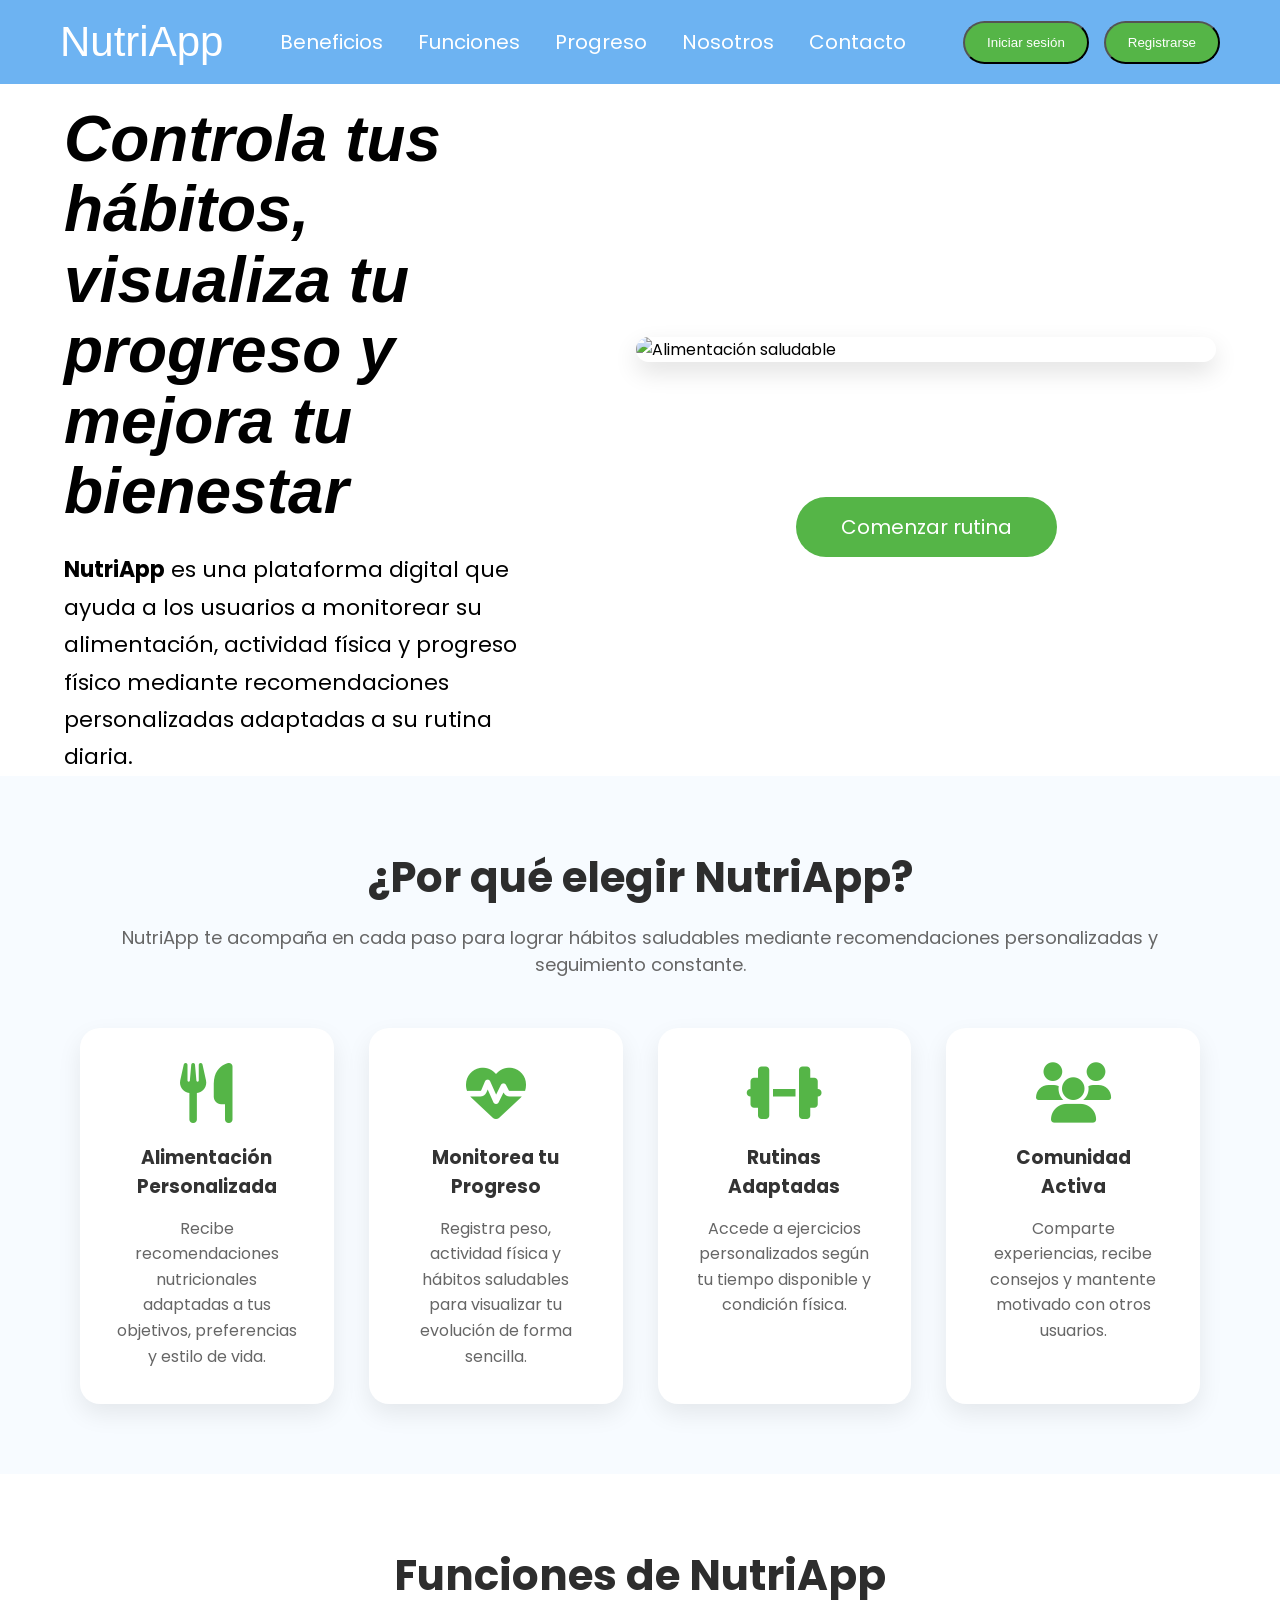
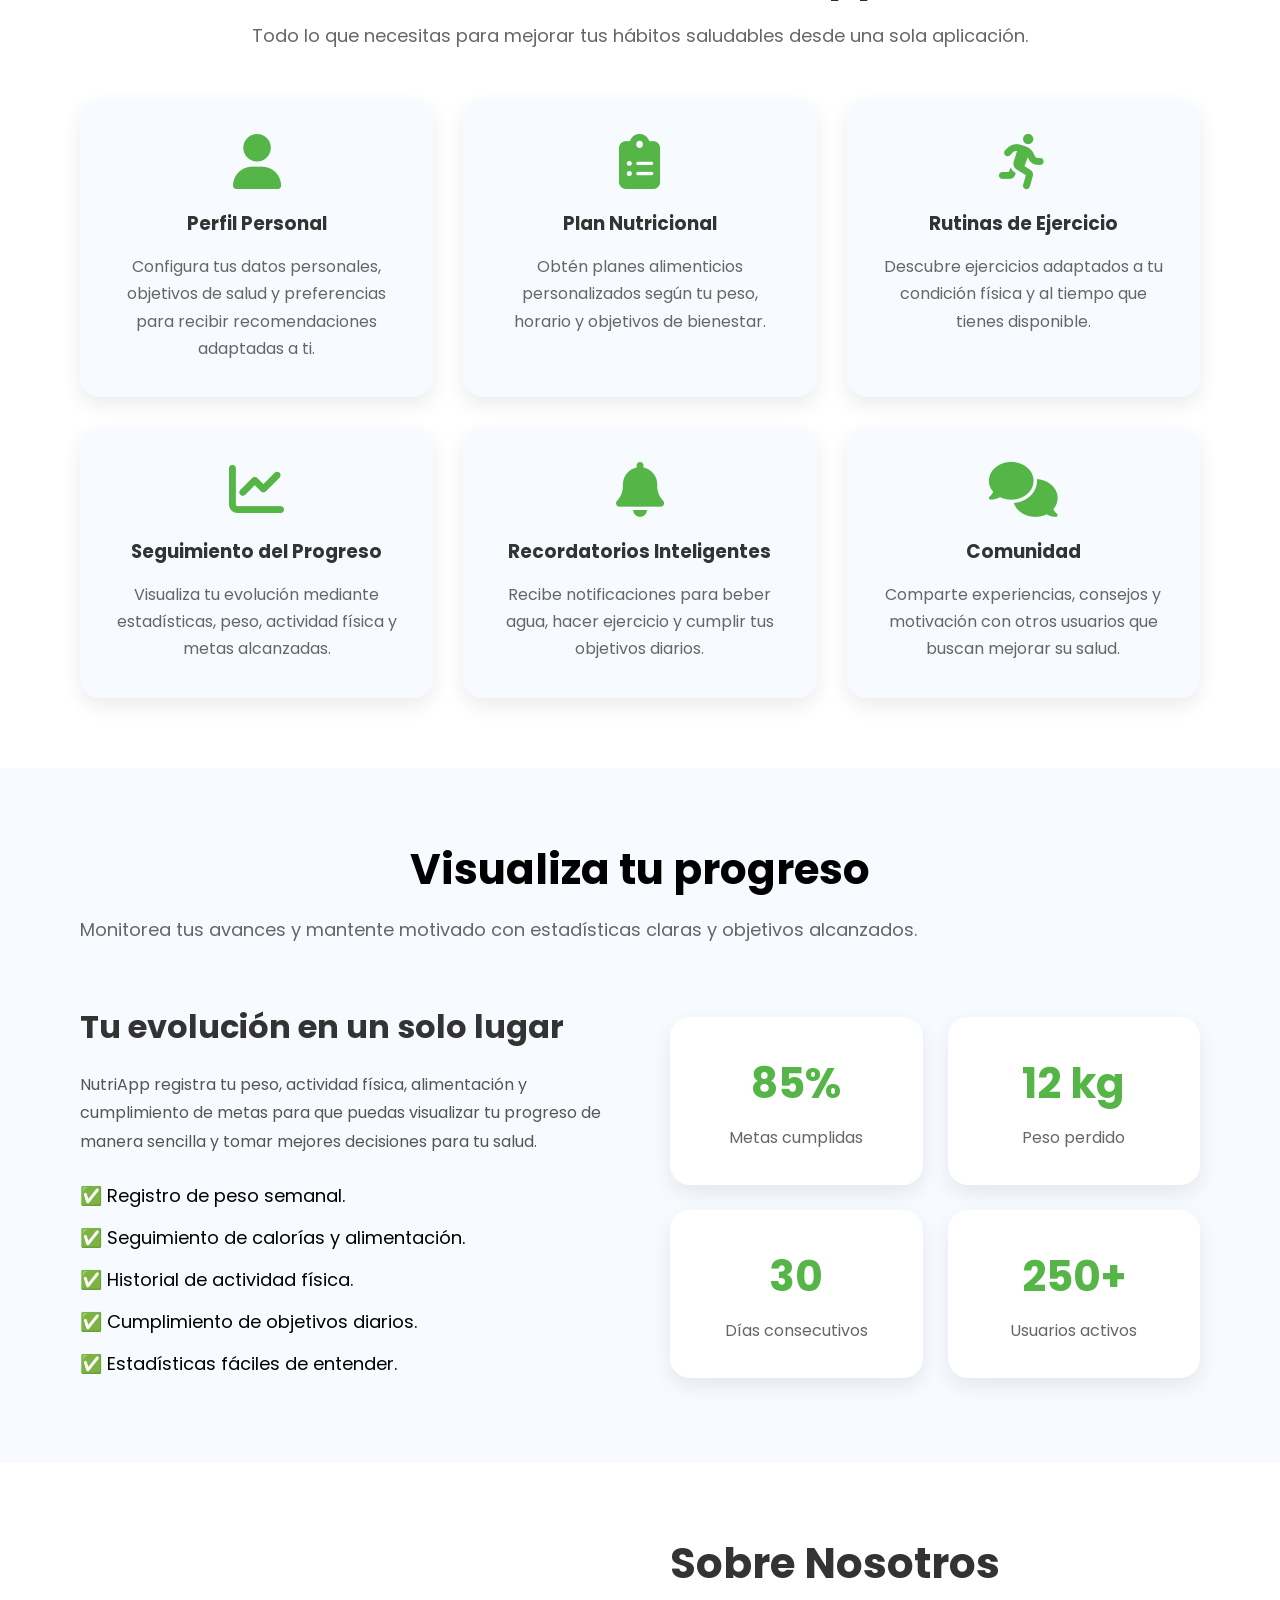
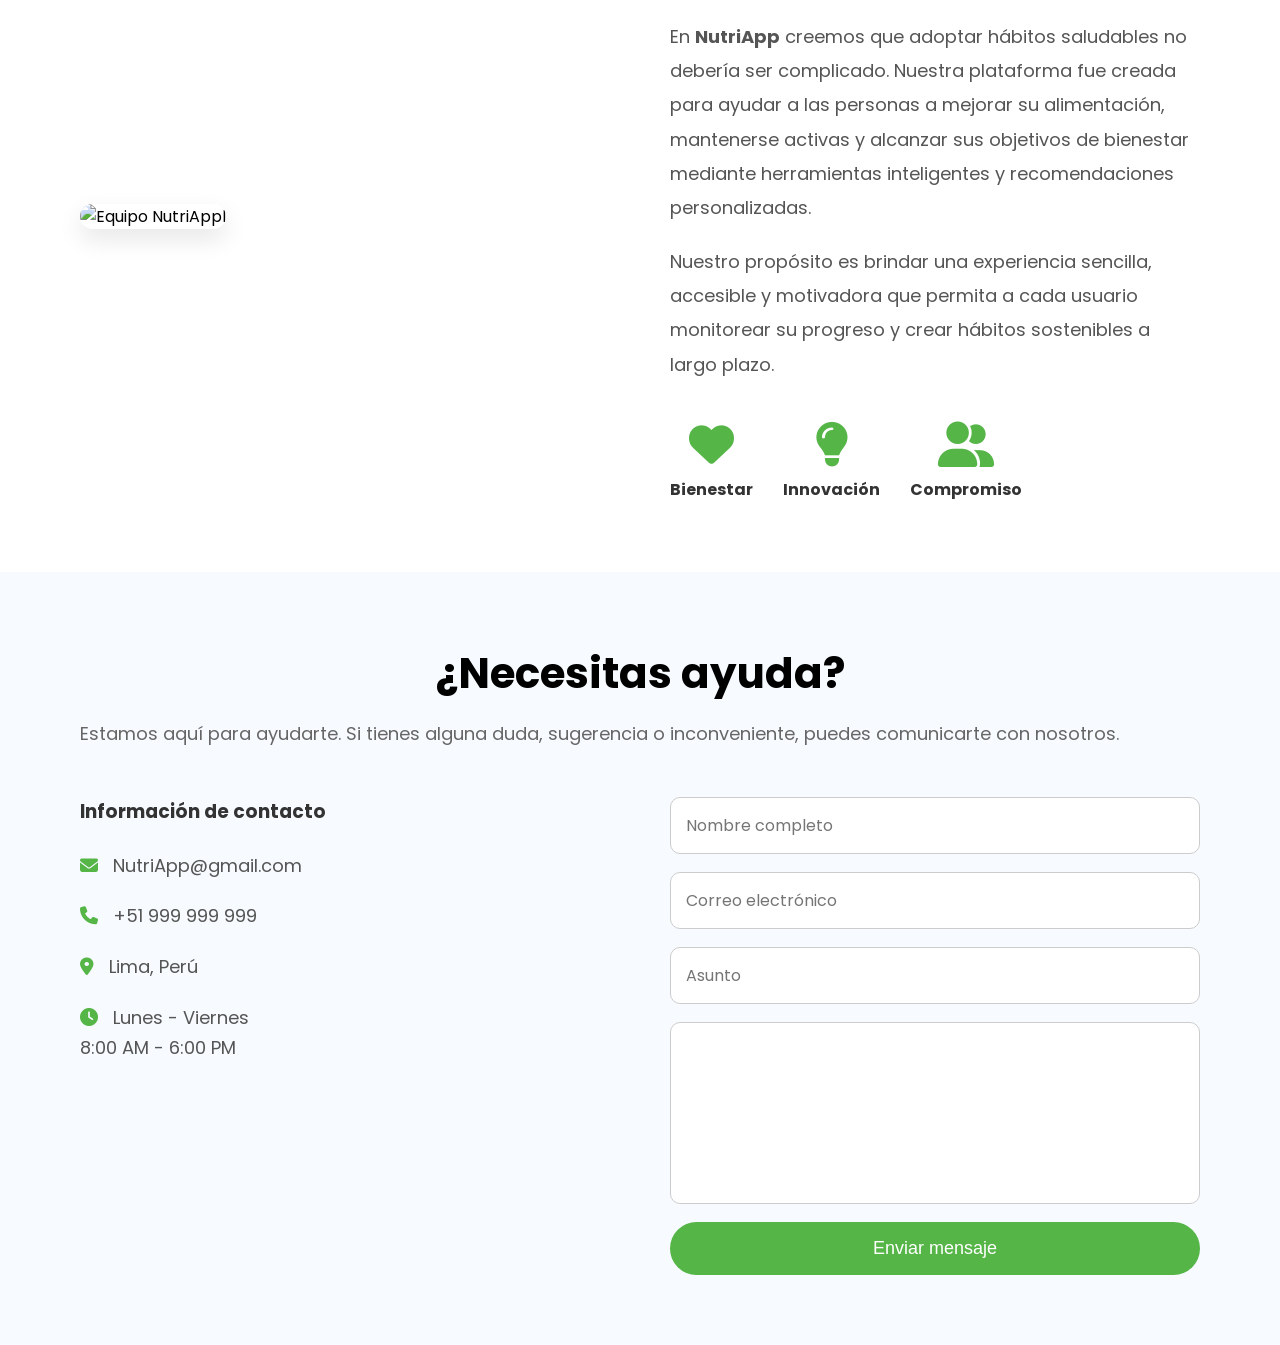
==== commit f2c71451: "refactor: update application" ====
--- a/index.html
+++ b/index.html
@@ -4,7 +4,7 @@
     <meta charset="UTF-8">
     <meta name="viewport" content="width=device-width, initial-scale=1.0">
 
-    <title>VitaControl</title>
+    <title>NutriApp</title>
 
     <!-- CSS -->
     <link rel="stylesheet" href="styles.css">
@@ -26,7 +26,7 @@
     <nav class="navbar">
 
         <div class="logo">
-            VitaControl
+            NutriApp
         </div>
 
         <ul class="nav-links">
@@ -68,7 +68,7 @@
         </h1>
 
         <p>
-            <strong>VitaControl</strong> es una plataforma digital que ayuda a los
+            <strong>NutriApp</strong> es una plataforma digital que ayuda a los
             usuarios a monitorear su alimentación, actividad física y progreso físico
             mediante recomendaciones personalizadas adaptadas a su rutina diaria.
         </p>
@@ -97,10 +97,10 @@
 
 <section id="beneficios" class="beneficios">
 
-    <h2>¿Por qué elegir VitaControl?</h2>
+    <h2>¿Por qué elegir NutriApp?</h2>
 
     <p class="subtitulo">
-        VitaControl te acompaña en cada paso para lograr hábitos saludables
+        NutriApp te acompaña en cada paso para lograr hábitos saludables
         mediante recomendaciones personalizadas y seguimiento constante.
     </p>
 
@@ -172,7 +172,7 @@
 
 <section id="funciones" class="funciones">
 
-    <h2>Funciones de VitaControl</h2>
+    <h2>Funciones de NutriApp</h2>
 
     <p class="subtitulo">
         Todo lo que necesitas para mejorar tus hábitos saludables desde una sola aplicación.
@@ -273,7 +273,7 @@
             <h3>Tu evolución en un solo lugar</h3>
 
             <p>
-                VitaControl registra tu peso, actividad física, alimentación
+                NutriApp registra tu peso, actividad física, alimentación
                 y cumplimiento de metas para que puedas visualizar tu progreso
                 de manera sencilla y tomar mejores decisiones para tu salud.
             </p>
@@ -341,7 +341,7 @@
     <div class="nosotros-imagen">
 
         <!-- Puedes cambiar esta imagen -->
-        <img src="images/nosotros.jpg" alt="Equipo VitaControl">
+        <img src="images/nosotros.jpg" alt="Equipo NutriAppl">
 
     </div>
 
@@ -350,7 +350,7 @@
         <h2>Sobre Nosotros</h2>
 
         <p>
-            En <strong>VitaControl</strong> creemos que adoptar hábitos saludables
+            En <strong>NutriApp</strong> creemos que adoptar hábitos saludables
             no debería ser complicado. Nuestra plataforma fue creada para ayudar
             a las personas a mejorar su alimentación, mantenerse activas y alcanzar
             sus objetivos de bienestar mediante herramientas inteligentes y
@@ -407,7 +407,7 @@
 
             <p>
                 <i class="fa-solid fa-envelope"></i>
-                vitacontrol@gmail.com
+                NutriApp@gmail.com
             </p>
 
             <p>
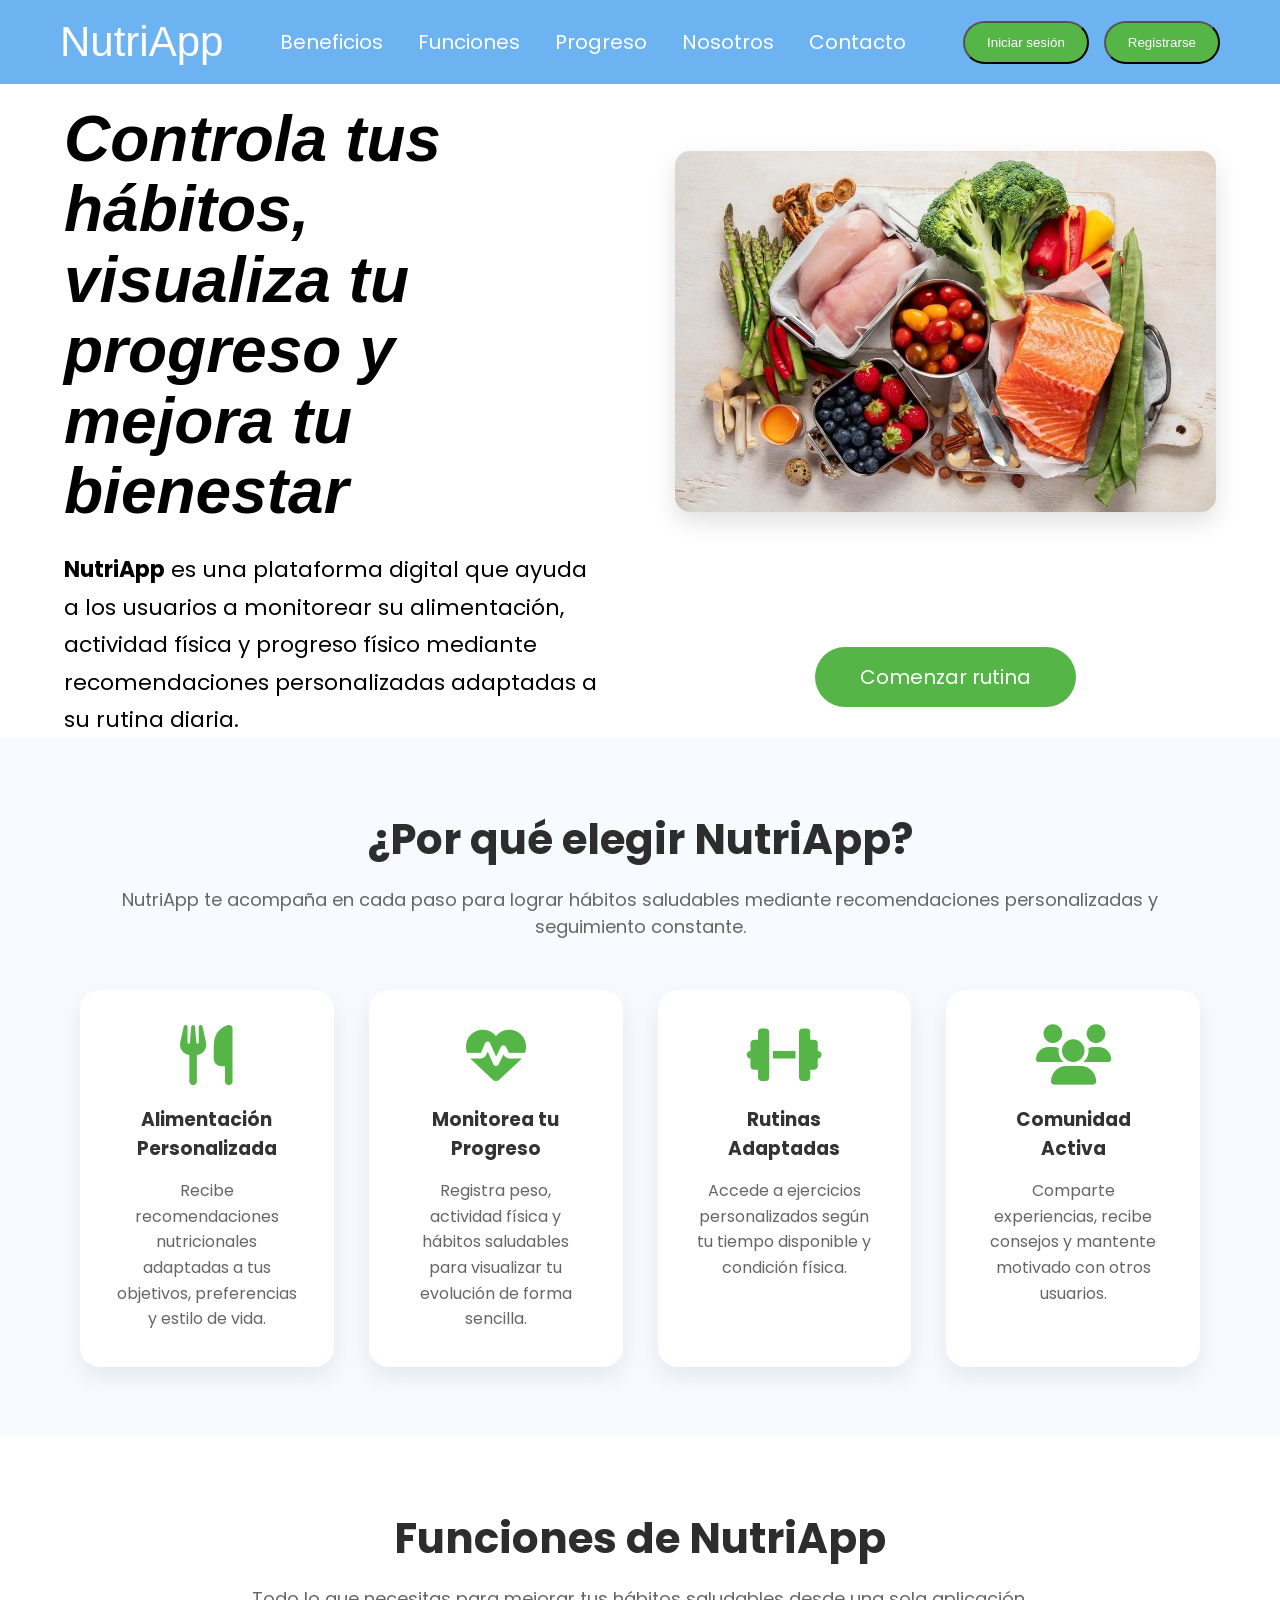
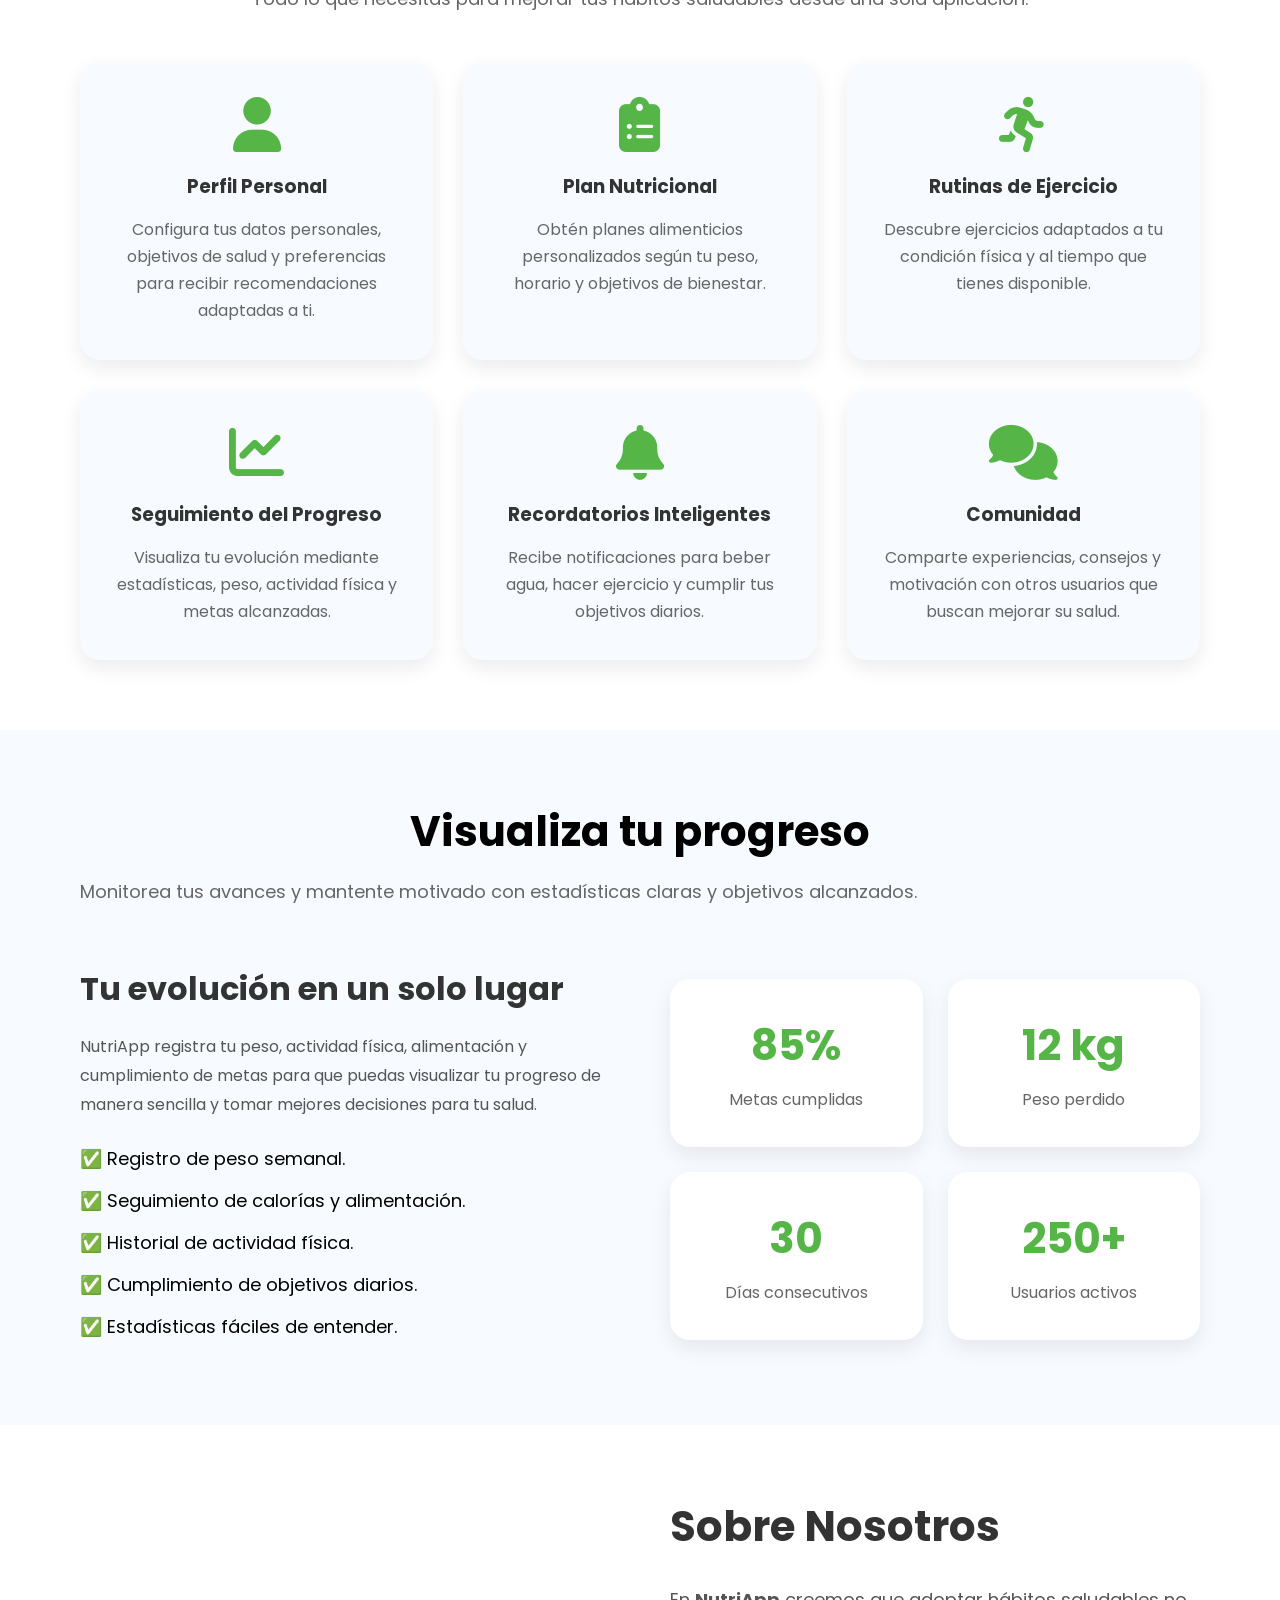
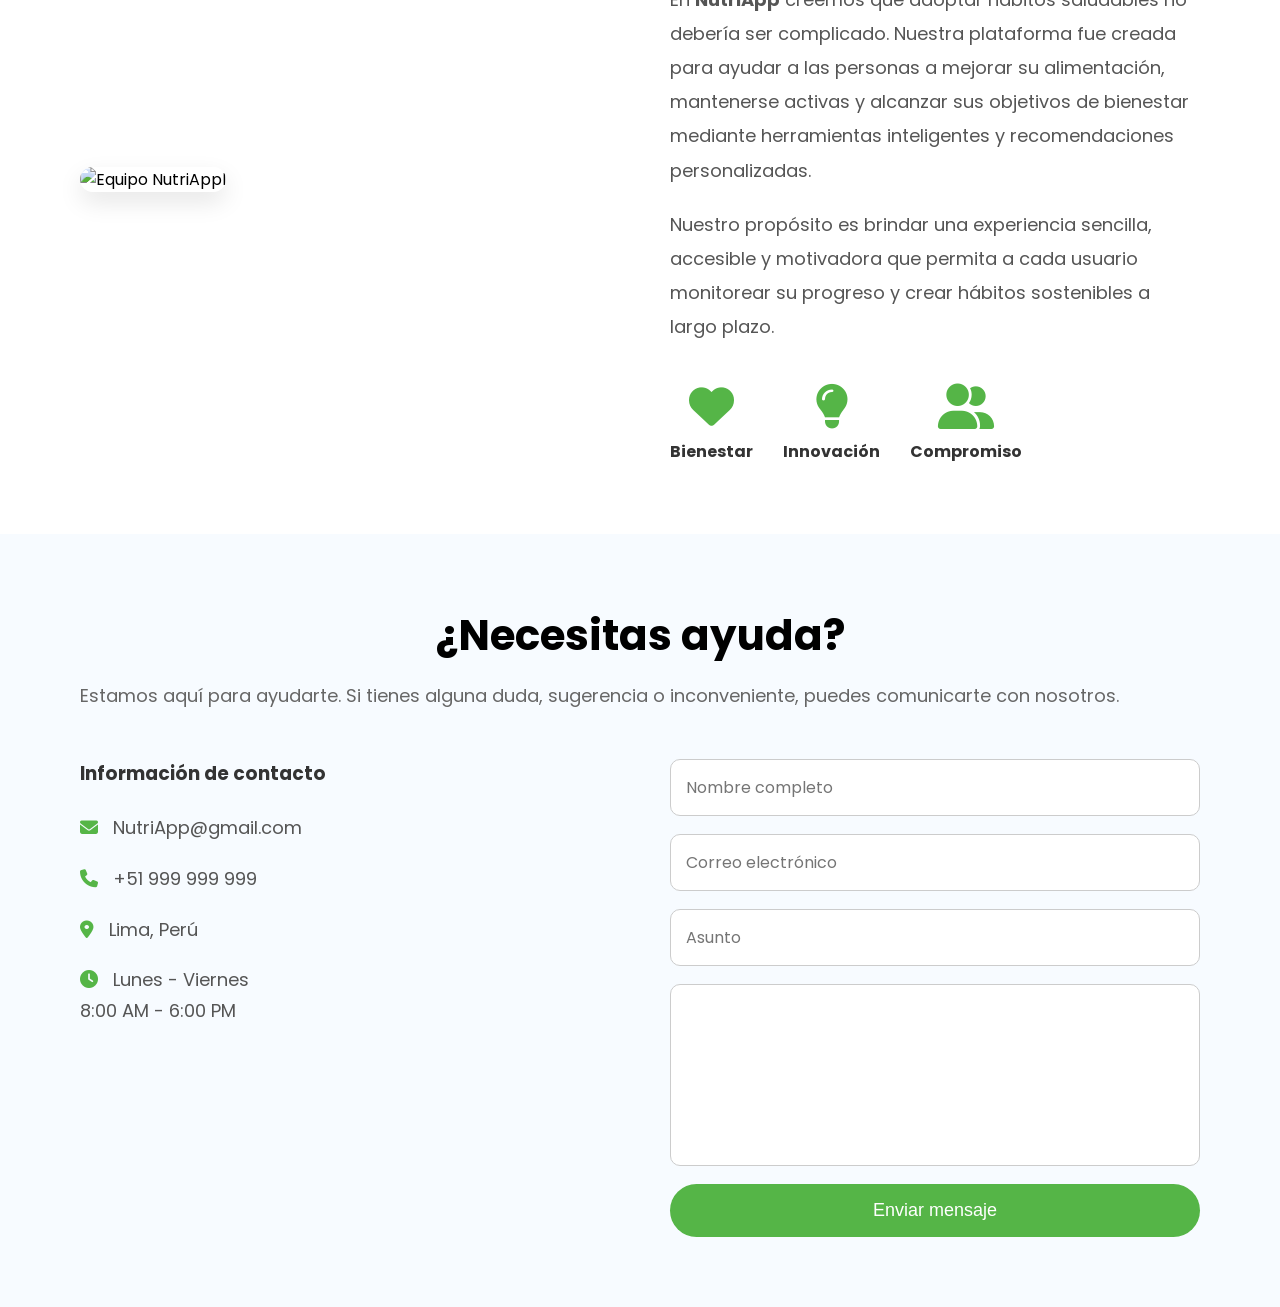
==== commit ed3fae6e: "img aggregate" ====
--- a/index.html
+++ b/index.html
@@ -79,7 +79,7 @@
 
     <div class="hero-image">
 
-        <img src="images/comida.jpg" alt="Alimentación saludable">
+        <img src="image/comida.jpg" alt="Alimentación saludable">
 
         <div class="image-button">
 
@@ -341,7 +341,7 @@
     <div class="nosotros-imagen">
 
         <!-- Puedes cambiar esta imagen -->
-        <img src="images/nosotros.jpg" alt="Equipo NutriAppl">
+        <img src="image/nosotros.jpg" alt="Equipo NutriAppl">
 
     </div>
 
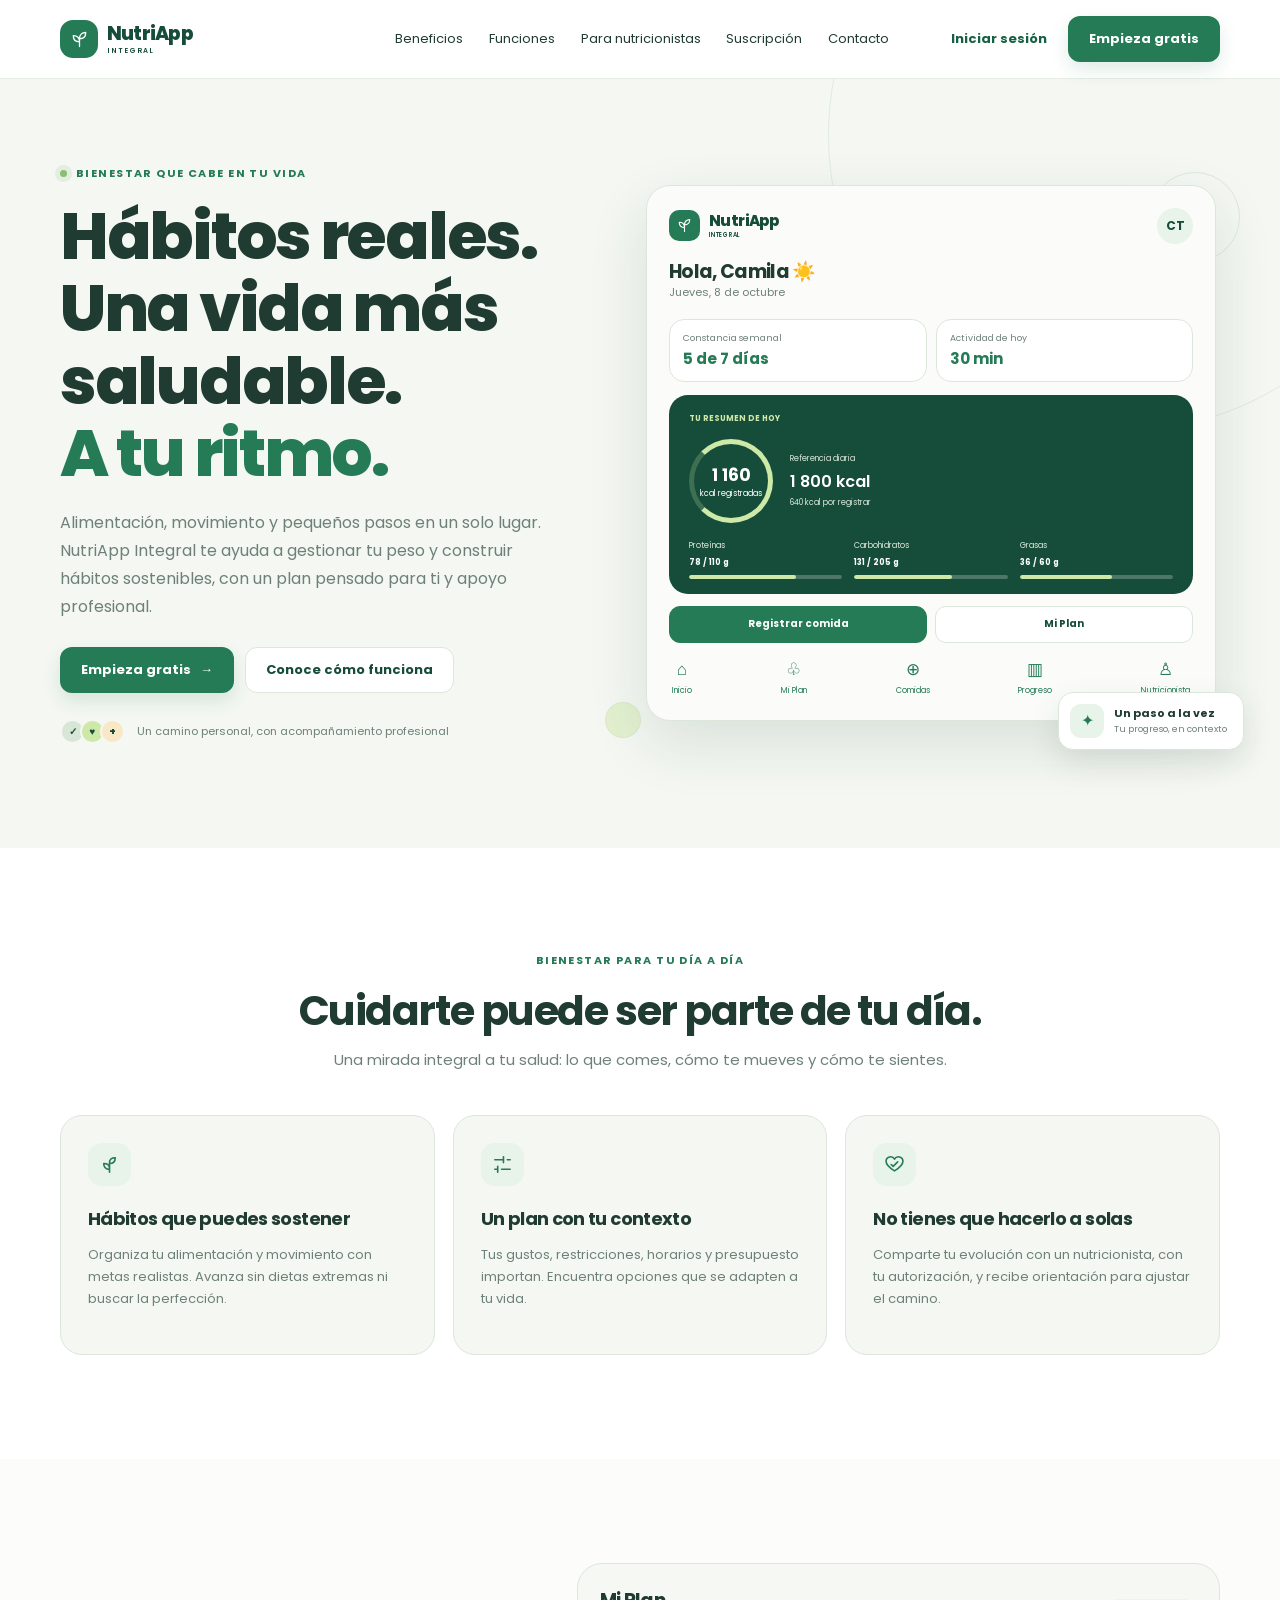
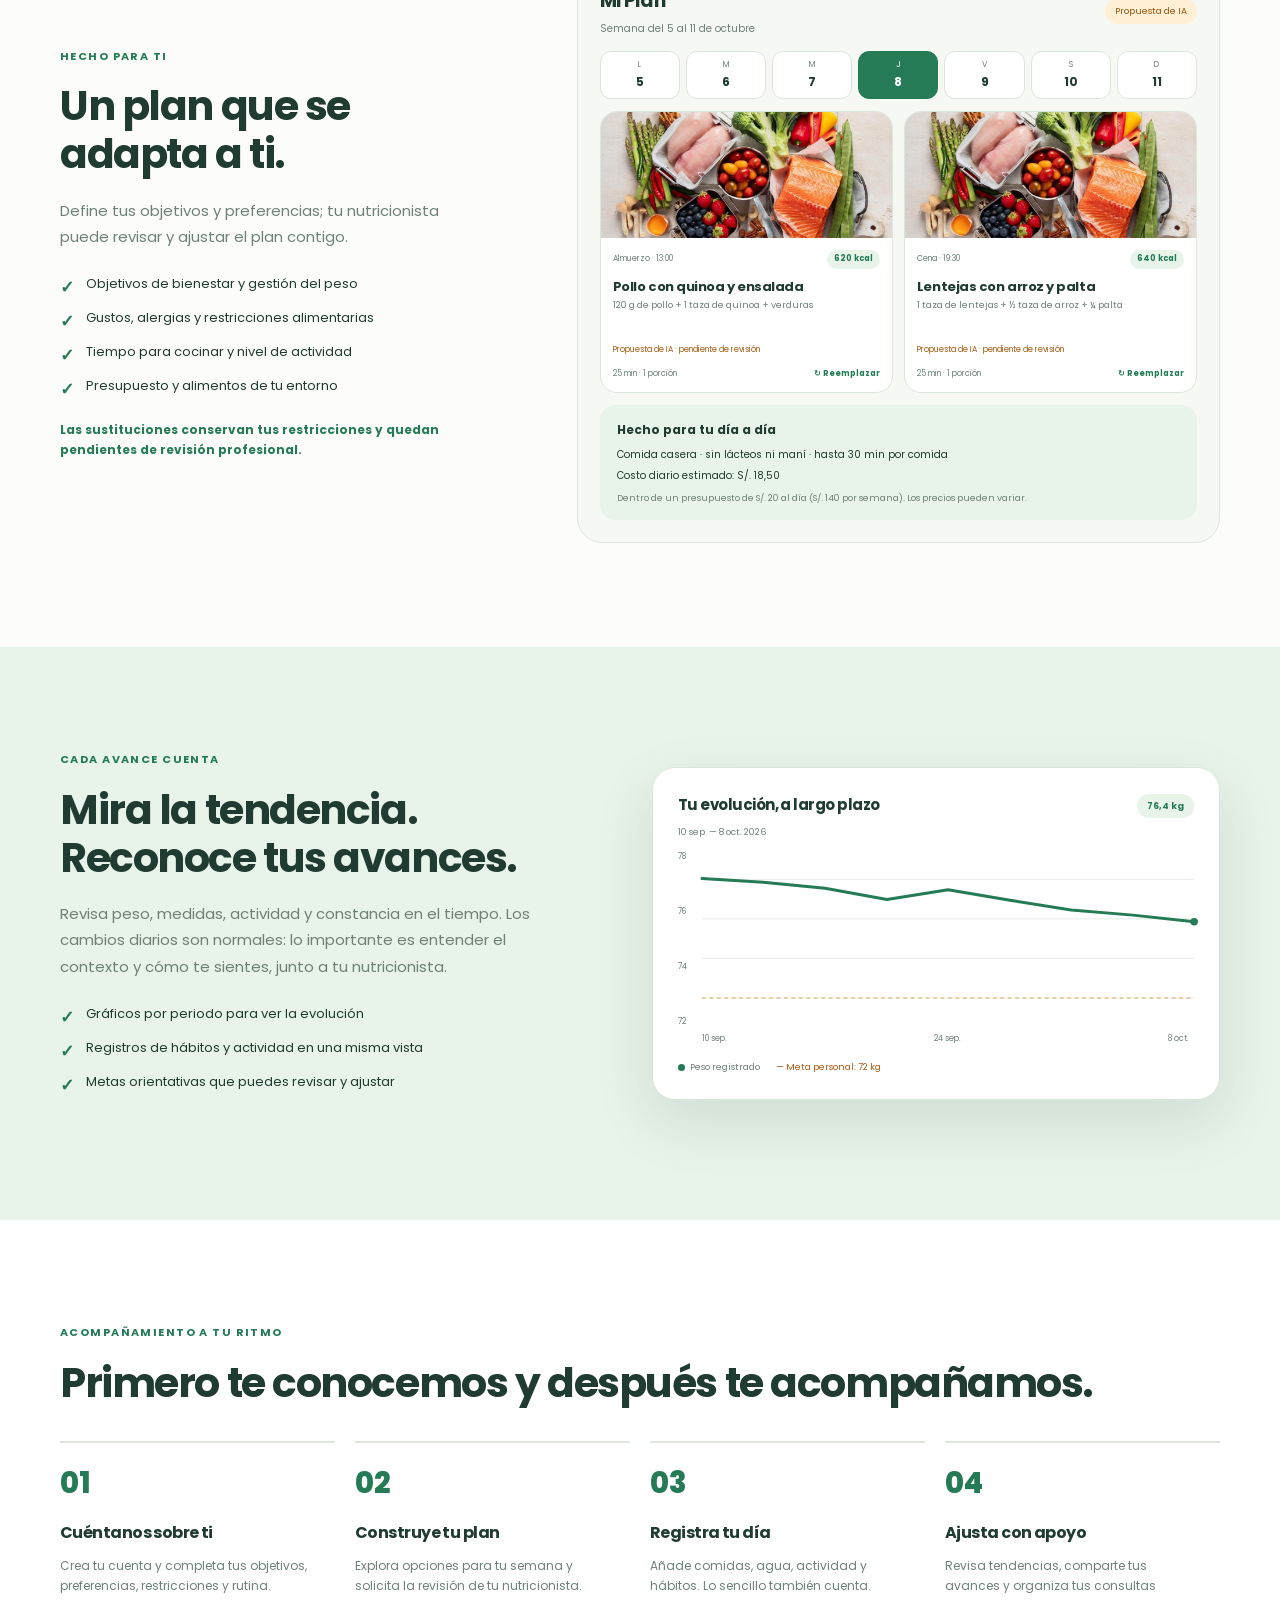
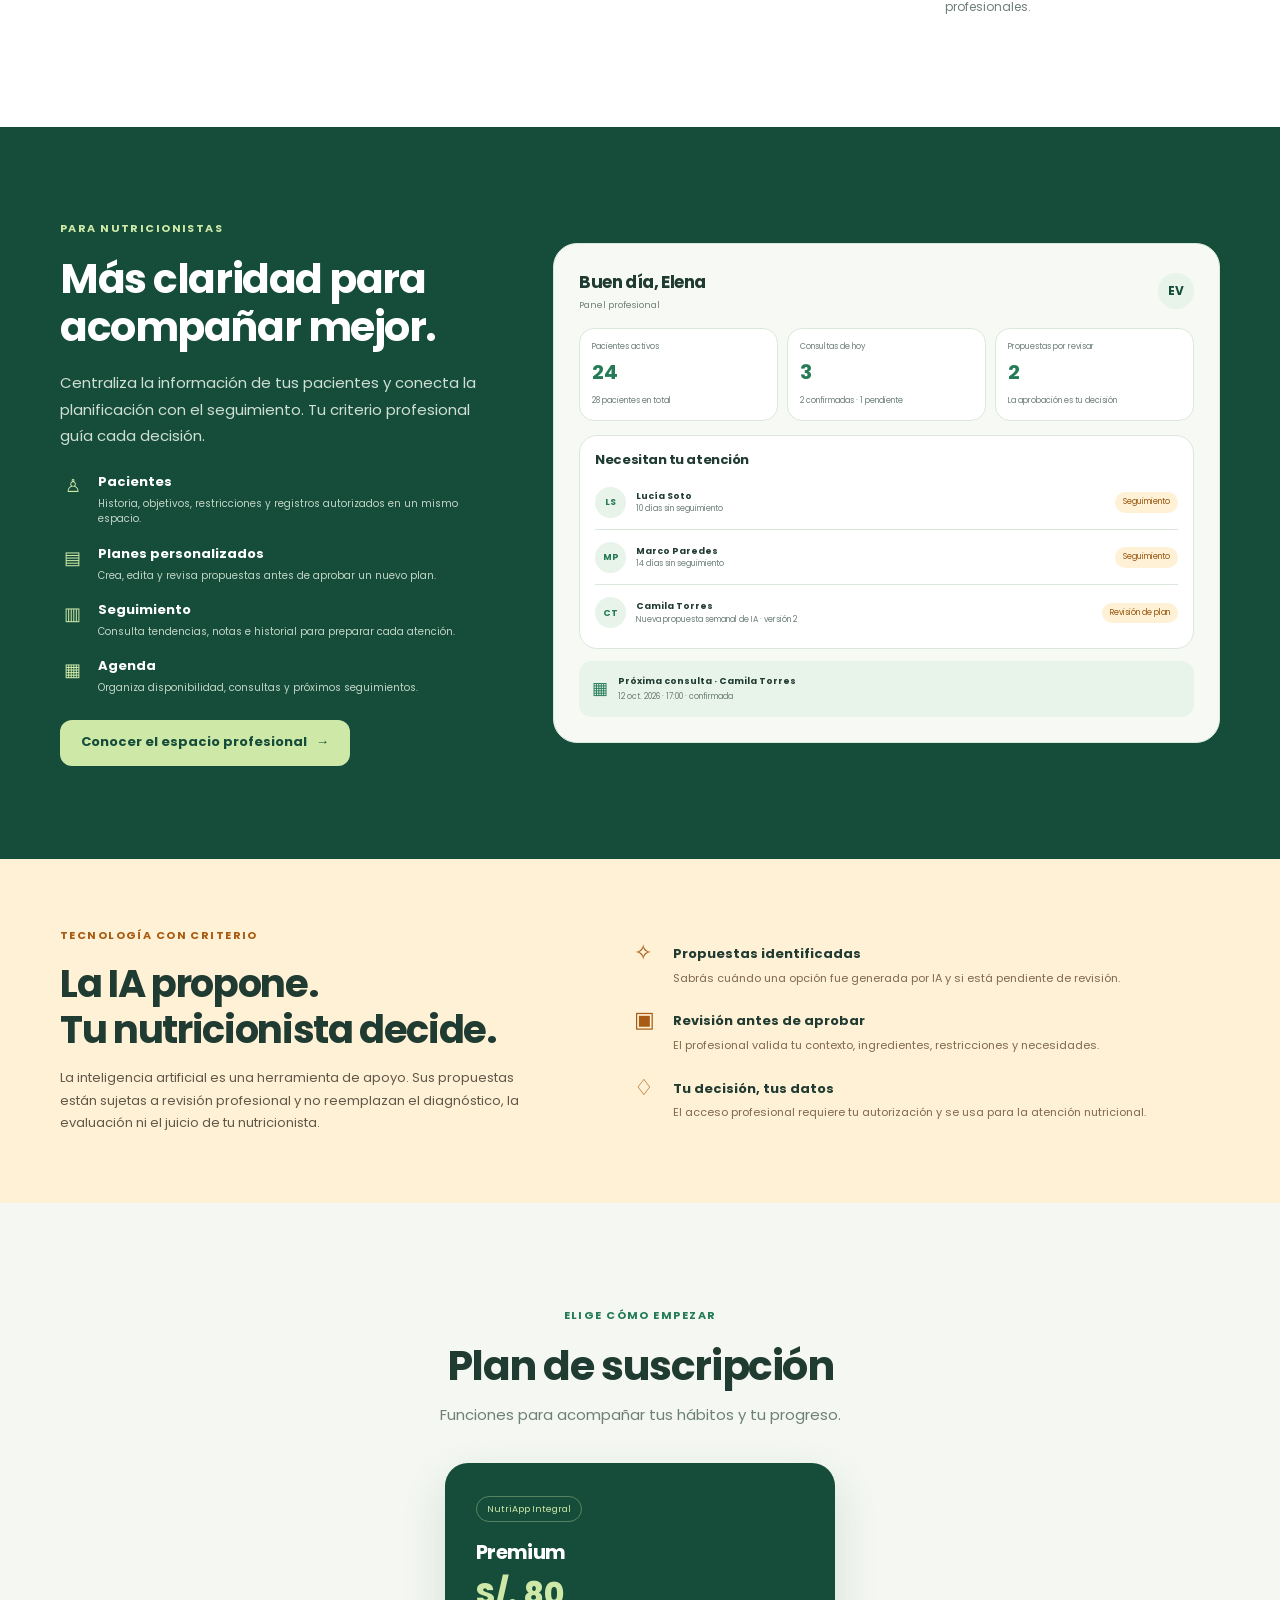
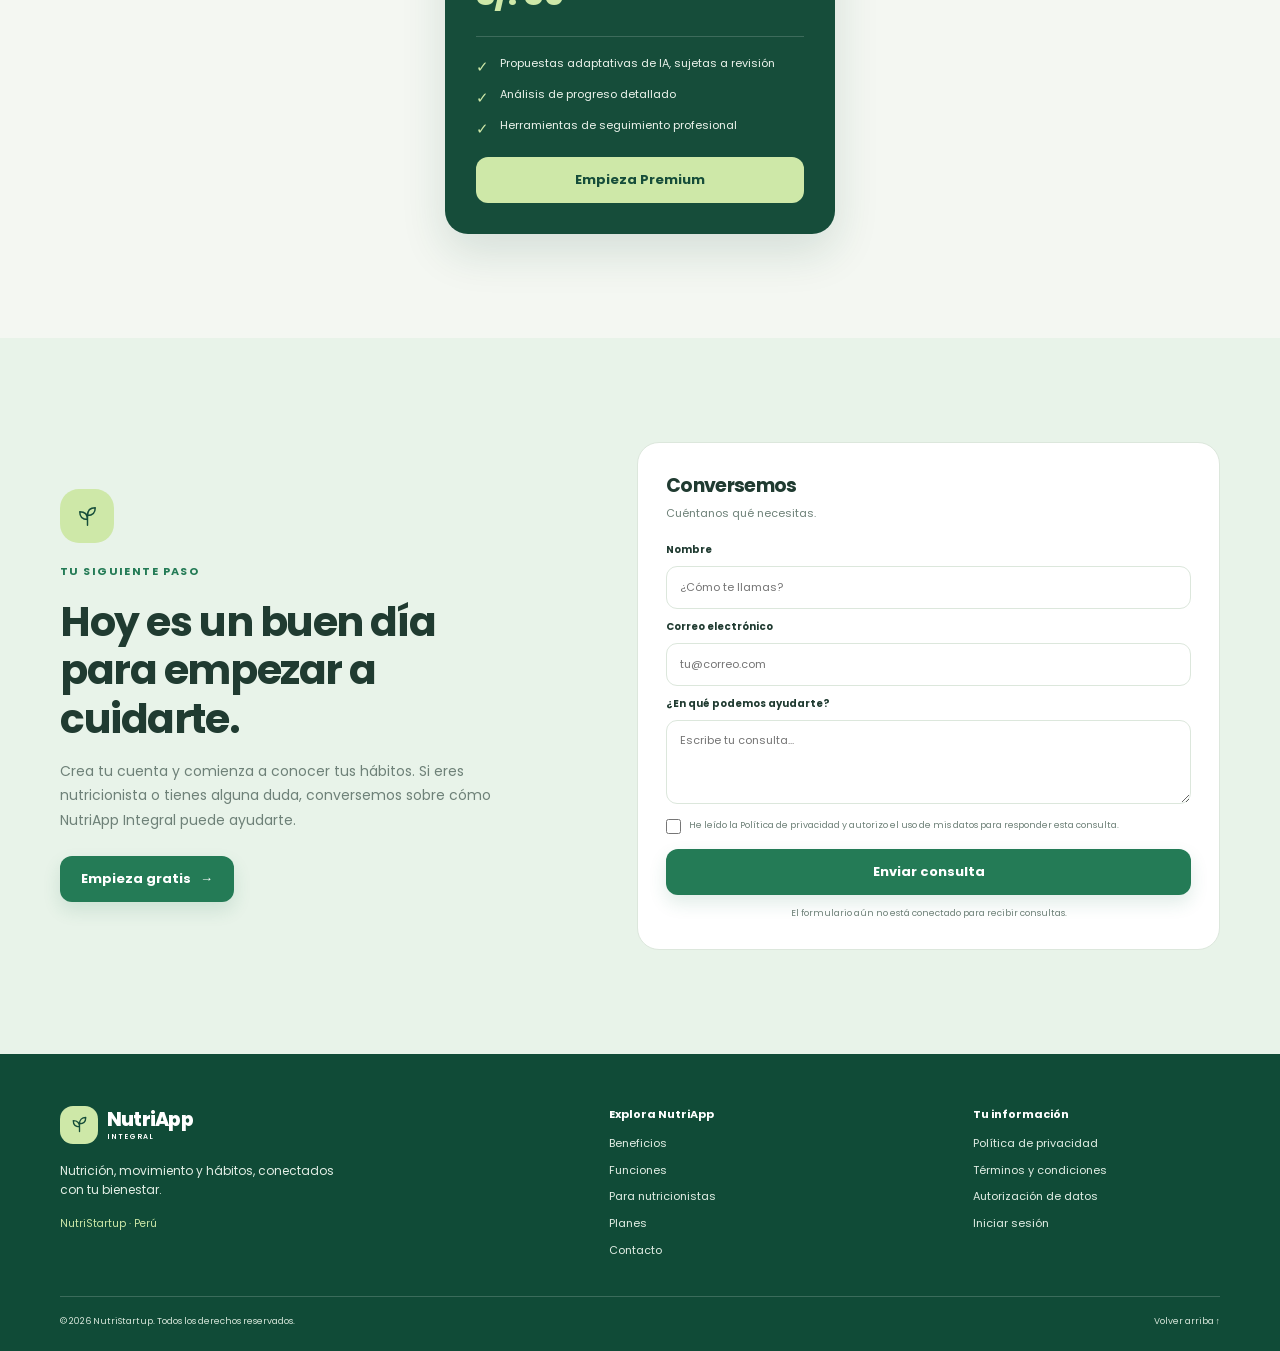
==== commit cd009f41: "chore: Update index, script and styles" ====
--- a/index.html
+++ b/index.html
@@ -1,511 +1,223 @@
-<!DOCTYPE html>
+<!doctype html>
 <html lang="es">
 <head>
     <meta charset="UTF-8">
     <meta name="viewport" content="width=device-width, initial-scale=1.0">
-
-    <title>NutriApp</title>
-
-    <!-- CSS -->
+    <meta name="theme-color" content="#f4f7f2">
+    <meta name="description" content="NutriApp Integral conecta alimentación, movimiento y hábitos con un plan personal y acompañamiento profesional.">
+    <title>NutriApp Integral | Hábitos reales, a tu ritmo</title>
+    <link rel="preconnect" href="https://fonts.googleapis.com">
+    <link rel="preconnect" href="https://fonts.gstatic.com" crossorigin>
+    <link href="https://fonts.googleapis.com/css2?family=Poppins:wght@400;500;600;700;800&display=swap" rel="stylesheet">
     <link rel="stylesheet" href="styles.css">
-
-    <!-- Google Fonts -->
-    <link href="https://fonts.googleapis.com/css2?family=Poppins:wght@300;400;500;600;700&display=swap" rel="stylesheet">
-
-    <!-- Font Awesome (Íconos) -->
-    <link rel="stylesheet"
-          href="https://cdnjs.cloudflare.com/ajax/libs/font-awesome/6.6.0/css/all.min.css">
 </head>
-
 <body>
-
-<!-- ================= NAVBAR ================= -->
-
-<header>
-
-    <nav class="navbar">
-
-        <div class="logo">
-            NutriApp
-        </div>
-
-        <ul class="nav-links">
-
-            <li><a href="#beneficios">Beneficios</a></li>
-            <li><a href="#funciones">Funciones</a></li>
-            <li><a href="#progreso">Progreso</a></li>
-            <li><a href="#nosotros">Nosotros</a></li>
-            <li><a href="#contacto">Contacto</a></li>
-
-        </ul>
-
-        <div class="buttons">
-
-            <button class="btn-login" onclick="abrirLogin()">
-                Iniciar sesión
-            </button>
-
-            <button class="btn-register" onclick="abrirRegistro()">
-                Registrarse
-            </button>
-
-        </div>
-
+<header class="site-header">
+    <nav class="navbar wrap" aria-label="Navegación principal">
+        <a class="brand" href="#inicio" aria-label="NutriApp Integral, inicio">
+            <span class="brand-mark" aria-hidden="true"><svg viewBox="0 0 32 32"><path d="M16 25V13m0 6c0-5-3-8-8-8 0 5 3 8 8 8Zm0-4c0-5 3-8 8-8 0 5-3 8-8 8Z"/></svg></span>
+            <span class="brand-name">NutriApp<small>INTEGRAL</small></span>
+        </a>
+        <button class="menu-toggle" type="button" aria-label="Abrir menú" aria-expanded="false" aria-controls="nav-menu"><span></span><span></span><span></span></button>
+        <div class="nav-menu" id="nav-menu">
+            <div class="nav-links">
+                <a href="#beneficios">Beneficios</a>
+                <a href="#funciones">Funciones</a>
+                <a href="#profesionales">Para nutricionistas</a>
+                <a href="#suscripcion">Suscripción</a>
+                <a href="#contacto">Contacto</a>
+            </div>
+            <div class="nav-actions">
+                <button class="button button-text" type="button" onclick="abrirLogin()">Iniciar sesión</button>
+                <button class="button button-primary" type="button" onclick="abrirRegistro()">Empieza gratis</button>
+            </div>
+        </div>
     </nav>
-
 </header>
 
-<!-- ================= HERO ================= -->
-
-<section class="hero">
-
-    <div class="hero-text">
-
-        <h1>
-            Controla tus hábitos,<br>
-            visualiza tu progreso y<br>
-            mejora tu bienestar
-        </h1>
-
-        <p>
-            <strong>NutriApp</strong> es una plataforma digital que ayuda a los
-            usuarios a monitorear su alimentación, actividad física y progreso físico
-            mediante recomendaciones personalizadas adaptadas a su rutina diaria.
-        </p>
-
+<main>
+    <!-- 1. Hero -->
+    <section class="hero" id="inicio">
+        <div class="hero-inner wrap">
+            <div class="hero-copy">
+                <p class="eyebrow"><span class="eyebrow-dot"></span> Bienestar que cabe en tu vida</p>
+                <h1>Hábitos reales.<br>Una vida más saludable.<br><span>A tu ritmo.</span></h1>
+                <p class="lead">Alimentación, movimiento y pequeños pasos en un solo lugar. NutriApp Integral te ayuda a gestionar tu peso y construir hábitos sostenibles, con un plan pensado para ti y apoyo profesional.</p>
+                <div class="hero-actions">
+                    <button class="button button-primary" type="button" onclick="abrirRegistro()">Empieza gratis <span aria-hidden="true">→</span></button>
+                    <a class="button button-outline" href="#beneficios">Conoce cómo funciona</a>
+                </div>
+                <div class="hero-note"><span class="avatar-stack" aria-hidden="true"><i>✓</i><i>♥</i><i>+</i></span><span>Un camino personal, con acompañamiento profesional</span></div>
+            </div>
+            <div class="hero-visual" aria-label="Vista previa del resumen diario de NutriApp">
+                <div class="app-preview dashboard-preview">
+                    <div class="app-topline">
+                        <a class="brand brand-small" href="#inicio"><span class="brand-mark"><svg viewBox="0 0 32 32"><path d="M16 25V13m0 6c0-5-3-8-8-8 0 5 3 8 8 8Zm0-4c0-5 3-8 8-8 0 5-3 8-8 8Z"/></svg></span><span class="brand-name">NutriApp<small>INTEGRAL</small></span></a>
+                        <span class="user-initial">CT</span>
+                    </div>
+                    <h2>Hola, Camila <span aria-hidden="true">☀️</span></h2>
+                    <p class="muted tiny">Jueves, 8 de octubre</p>
+                    <div class="quick-stats">
+                        <div><span>Constancia semanal</span><strong>5 de 7 días</strong></div>
+                        <div><span>Actividad de hoy</span><strong>30 min</strong></div>
+                    </div>
+                    <div class="daily-summary">
+                        <p class="summary-label">TU RESUMEN DE HOY</p>
+                        <div class="calorie-row"><div class="calorie-ring"><b>1 160</b><small>kcal registradas</small></div><div class="calorie-goal"><small>Referencia diaria</small><strong>1 800 kcal</strong><small>640 kcal por registrar</small></div></div>
+                        <div class="macro-row"><div><span>Proteínas</span><b>78 / 110 g</b><i><em style="width:70%"></em></i></div><div><span>Carbohidratos</span><b>131 / 205 g</b><i><em style="width:64%"></em></i></div><div><span>Grasas</span><b>36 / 60 g</b><i><em style="width:60%"></em></i></div></div>
+                    </div>
+                    <div class="preview-actions"><button type="button" onclick="abrirRegistro()">Registrar comida</button><a href="#funciones">Mi Plan</a></div>
+                    <div class="app-tabs"><span>⌂<small>Inicio</small></span><span>♧<small>Mi Plan</small></span><span>⊕<small>Comidas</small></span><span>▥<small>Progreso</small></span><span>♙<small>Nutricionista</small></span></div>
+                </div>
+                <div class="float-chip"><span class="chip-icon">✦</span><span><b>Un paso a la vez</b><small>Tu progreso, en contexto</small></span></div>
+                <div class="hero-orbit orbit-one"></div><div class="hero-orbit orbit-two"></div>
+            </div>
+        </div>
+    </section>
+
+    <!-- 2. Beneficios -->
+    <section class="section benefits" id="beneficios">
+        <div class="wrap">
+            <div class="section-heading">
+                <p class="eyebrow">Bienestar para tu día a día</p>
+                <h2>Cuidarte puede ser parte de tu día.</h2>
+                <p>Una mirada integral a tu salud: lo que comes, cómo te mueves y cómo te sientes.</p>
+            </div>
+            <div class="benefit-grid">
+                <article class="benefit-card"><span class="icon-tile"><svg viewBox="0 0 24 24"><path d="M12 20v-8m0 4c0-3-2-5-6-5 0 4 2 6 6 6Zm0-6c0-3 2-5 6-5 0 4-2 6-6 6Z"/></svg></span><h3>Hábitos que puedes sostener</h3><p>Organiza tu alimentación y movimiento con metas realistas. Avanza sin dietas extremas ni buscar la perfección.</p></article>
+                <article class="benefit-card"><span class="icon-tile"><svg viewBox="0 0 24 24"><path d="M4 7h9M17 7h3M4 17h3m4 0h9M13 4v6M7 14v6"/></svg></span><h3>Un plan con tu contexto</h3><p>Tus gustos, restricciones, horarios y presupuesto importan. Encuentra opciones que se adapten a tu vida.</p></article>
+                <article class="benefit-card"><span class="icon-tile"><svg viewBox="0 0 24 24"><path d="M20.8 8.7c0 4.7-8.8 10-8.8 10s-8.8-5.3-8.8-10A4.7 4.7 0 0 1 12 6.4a4.7 4.7 0 0 1 8.8 2.3Z"/><path d="m8.5 12 2.1 2 4.7-4.8"/></svg></span><h3>No tienes que hacerlo a solas</h3><p>Comparte tu evolución con un nutricionista, con tu autorización, y recibe orientación para ajustar el camino.</p></article>
+            </div>
+        </div>
+    </section>
+
+    <!-- 3. Plan -->
+    <section class="section plan-section" id="funciones">
+        <div class="wrap split-layout plan-layout">
+            <div class="section-copy">
+                <p class="eyebrow">Hecho para ti</p>
+                <h2>Un plan que se adapta a ti.</h2>
+                <p>Define tus objetivos y preferencias; tu nutricionista puede revisar y ajustar el plan contigo.</p>
+                <ul class="check-list">
+                    <li>Objetivos de bienestar y gestión del peso</li>
+                    <li>Gustos, alergias y restricciones alimentarias</li>
+                    <li>Tiempo para cocinar y nivel de actividad</li>
+                    <li>Presupuesto y alimentos de tu entorno</li>
+                </ul>
+                <p class="note-green">Las sustituciones conservan tus restricciones y quedan pendientes de revisión profesional.</p>
+            </div>
+            <div class="app-preview meal-preview">
+                <div class="meal-heading"><div><h3>Mi Plan</h3><p>Semana del 5 al 11 de octubre</p></div><span class="status status-ai">Propuesta de IA</span></div>
+                <div class="week-days"><span>L<strong>5</strong></span><span>M<strong>6</strong></span><span>M<strong>7</strong></span><span class="active">J<strong>8</strong></span><span>V<strong>9</strong></span><span>S<strong>10</strong></span><span>D<strong>11</strong></span></div>
+                <div class="meal-cards">
+                    <article class="meal-card"><img src="image/comida.jpg" alt="Ingredientes frescos para una comida equilibrada"><div class="meal-content"><div class="meal-meta"><span>Almuerzo · 13:00</span><b>620 kcal</b></div><h4>Pollo con quinoa y ensalada</h4><p>120 g de pollo + 1 taza de quinoa + verduras</p><small>Propuesta de IA · pendiente de revisión</small><div class="meal-bottom"><span>25 min · 1 porción</span><a href="#suscripcion">↻ Reemplazar</a></div></div></article>
+                    <article class="meal-card"><img src="image/comida.jpg" alt="Comida preparada con verduras y proteínas"><div class="meal-content"><div class="meal-meta"><span>Cena · 19:30</span><b>640 kcal</b></div><h4>Lentejas con arroz y palta</h4><p>1 taza de lentejas + ½ taza de arroz + ¼ palta</p><small>Propuesta de IA · pendiente de revisión</small><div class="meal-bottom"><span>25 min · 1 porción</span><a href="#suscripcion">↻ Reemplazar</a></div></div></article>
+                </div>
+                <div class="meal-note"><b>Hecho para tu día a día</b><span>Comida casera · sin lácteos ni maní · hasta 30 min por comida</span><span>Costo diario estimado: S/. 18,50</span><small>Dentro de un presupuesto de S/. 20 al día (S/. 140 por semana). Los precios pueden variar.</small></div>
+            </div>
+        </div>
+    </section>
+
+    <!-- 4. Progreso -->
+    <section class="section progress-section" id="progreso">
+        <div class="wrap split-layout progress-layout">
+            <div class="section-copy">
+                <p class="eyebrow">Cada avance cuenta</p>
+                <h2>Mira la tendencia.<br>Reconoce tus avances.</h2>
+                <p>Revisa peso, medidas, actividad y constancia en el tiempo. Los cambios diarios son normales: lo importante es entender el contexto y cómo te sientes, junto a tu nutricionista.</p>
+                <ul class="check-list"><li>Gráficos por periodo para ver la evolución</li><li>Registros de hábitos y actividad en una misma vista</li><li>Metas orientativas que puedes revisar y ajustar</li></ul>
+            </div>
+            <div class="chart-card">
+                <div class="chart-header"><div><h3>Tu evolución, a largo plazo</h3><p>10 sep. — 8 oct. 2026</p></div><span class="weight-pill">76,4 kg</span></div>
+                <div class="chart-area"><div class="y-axis"><span>78</span><span>76</span><span>74</span><span>72</span></div><svg viewBox="0 0 660 190" role="img" aria-label="Tendencia de peso descendente entre septiembre y octubre"><g class="grid-lines"><path d="M0 15H660M0 68H660M0 121H660M0 174H660"/></g><path class="goal-line" d="M0 174H660"/><path class="progress-line" d="M0 14 82 19 165 27 248 42 330 29 413 43 495 56 578 63 660 72"/><circle class="chart-dot" cx="660" cy="72" r="5"/></svg></div>
+                <div class="chart-labels"><span>10 sep.</span><span>24 sep.</span><span>8 oct.</span></div>
+                <div class="chart-legend"><span><i></i>Peso registrado</span><span class="legend-goal">— Meta personal: 72 kg</span></div>
+            </div>
+        </div>
+    </section>
+
+    <!-- 5. Proceso -->
+    <section class="section steps-section">
+        <div class="wrap">
+            <div class="section-heading left-heading"><p class="eyebrow">Acompañamiento a tu ritmo</p><h2>Primero te conocemos y después te acompañamos.</h2></div>
+            <div class="steps-grid">
+                <article class="step"><span>01</span><h3>Cuéntanos sobre ti</h3><p>Crea tu cuenta y completa tus objetivos, preferencias, restricciones y rutina.</p></article>
+                <article class="step"><span>02</span><h3>Construye tu plan</h3><p>Explora opciones para tu semana y solicita la revisión de tu nutricionista.</p></article>
+                <article class="step"><span>03</span><h3>Registra tu día</h3><p>Añade comidas, agua, actividad y hábitos. Lo sencillo también cuenta.</p></article>
+                <article class="step"><span>04</span><h3>Ajusta con apoyo</h3><p>Revisa tendencias, comparte tus avances y organiza tus consultas profesionales.</p></article>
+            </div>
+        </div>
+    </section>
+
+    <!-- 6. Nutricionistas -->
+    <section class="section pro-section" id="profesionales">
+        <div class="wrap split-layout pro-layout">
+            <div class="section-copy pro-copy">
+                <p class="eyebrow eyebrow-light">Para nutricionistas</p>
+                <h2>Más claridad para acompañar mejor.</h2>
+                <p>Centraliza la información de tus pacientes y conecta la planificación con el seguimiento. Tu criterio profesional guía cada decisión.</p>
+                <ul class="pro-feature-list">
+                    <li><span class="pro-icon">♙</span><span><b>Pacientes</b><small>Historia, objetivos, restricciones y registros autorizados en un mismo espacio.</small></span></li>
+                    <li><span class="pro-icon">▤</span><span><b>Planes personalizados</b><small>Crea, edita y revisa propuestas antes de aprobar un nuevo plan.</small></span></li>
+                    <li><span class="pro-icon">▥</span><span><b>Seguimiento</b><small>Consulta tendencias, notas e historial para preparar cada atención.</small></span></li>
+                    <li><span class="pro-icon">▦</span><span><b>Agenda</b><small>Organiza disponibilidad, consultas y próximos seguimientos.</small></span></li>
+                </ul>
+                <a class="button button-lime" href="#contacto">Conocer el espacio profesional <span aria-hidden="true">→</span></a>
+            </div>
+            <div class="professional-preview">
+                <div class="pro-dashboard-head"><div><h3>Buen día, Elena</h3><p>Panel profesional</p></div><span class="user-initial">EV</span></div>
+                <div class="pro-stats"><div><span>Pacientes activos</span><b>24</b><small>28 pacientes en total</small></div><div><span>Consultas de hoy</span><b>3</b><small>2 confirmadas · 1 pendiente</small></div><div><span>Propuestas por revisar</span><b>2</b><small>La aprobación es tu decisión</small></div></div>
+                <div class="patient-list"><h4>Necesitan tu atención</h4><div><i>LS</i><span><b>Lucía Soto</b><small>10 días sin seguimiento</small></span><em>Seguimiento</em></div><div><i>MP</i><span><b>Marco Paredes</b><small>14 días sin seguimiento</small></span><em>Seguimiento</em></div><div><i>CT</i><span><b>Camila Torres</b><small>Nueva propuesta semanal de IA · versión 2</small></span><em>Revisión de plan</em></div></div>
+                <div class="next-appointment"><span>▦</span><span><b>Próxima consulta · Camila Torres</b><small>12 oct. 2026 · 17:00 · confirmada</small></span></div>
+            </div>
+        </div>
+    </section>
+
+    <!-- 7. IA y revisión profesional -->
+    <section class="ai-section">
+        <div class="wrap ai-layout">
+            <div><p class="eyebrow eyebrow-warm">Tecnología con criterio</p><h2>La IA propone.<br>Tu nutricionista decide.</h2><p>La inteligencia artificial es una herramienta de apoyo. Sus propuestas están sujetas a revisión profesional y no reemplazan el diagnóstico, la evaluación ni el juicio de tu nutricionista.</p></div>
+            <div class="ai-points"><article><span>✧</span><div><b>Propuestas identificadas</b><p>Sabrás cuándo una opción fue generada por IA y si está pendiente de revisión.</p></div></article><article><span>▣</span><div><b>Revisión antes de aprobar</b><p>El profesional valida tu contexto, ingredientes, restricciones y necesidades.</p></div></article><article><span>♢</span><div><b>Tu decisión, tus datos</b><p>El acceso profesional requiere tu autorización y se usa para la atención nutricional.</p></div></article></div>
+        </div>
+    </section>
+
+    <!-- 8. Suscripción -->
+    <section class="section subscription-section" id="suscripcion">
+        <div class="wrap">
+            <div class="section-heading"><p class="eyebrow">Elige cómo empezar</p><h2>Plan de suscripción</h2><p>Funciones para acompañar tus hábitos y tu progreso.</p></div>
+            <article class="subscription-card"><span class="plan-tag">NutriApp Integral</span><h3>Premium</h3><p class="price">S/. 80</p><ul><li>Propuestas adaptativas de IA, sujetas a revisión</li><li>Análisis de progreso detallado</li><li>Herramientas de seguimiento profesional</li></ul><button class="button button-lime" type="button" onclick="abrirRegistro()">Empieza Premium</button></article>
+        </div>
+    </section>
+
+    <!-- 9. Cierre y contacto -->
+    <section class="section contact-cta" id="contacto">
+        <div class="wrap contact-layout">
+            <div class="contact-copy"><span class="contact-symbol"><svg viewBox="0 0 32 32"><path d="M16 25V13m0 6c0-5-3-8-8-8 0 5 3 8 8 8Zm0-4c0-5 3-8 8-8 0 5-3 8-8 8Z"/></svg></span><p class="eyebrow">Tu siguiente paso</p><h2>Hoy es un buen día para empezar a cuidarte.</h2><p>Crea tu cuenta y comienza a conocer tus hábitos. Si eres nutricionista o tienes alguna duda, conversemos sobre cómo NutriApp Integral puede ayudarte.</p><button class="button button-primary" type="button" onclick="abrirRegistro()">Empieza gratis <span aria-hidden="true">→</span></button></div>
+            <div class="contact-form-card"><h3>Conversemos</h3><p>Cuéntanos qué necesitas.</p><form id="contact-form">
+                <label for="contact-name">Nombre</label><input id="contact-name" name="name" type="text" placeholder="¿Cómo te llamas?" required>
+                <label for="contact-email">Correo electrónico</label><input id="contact-email" name="email" type="email" placeholder="tu@correo.com" required>
+                <label for="contact-message">¿En qué podemos ayudarte?</label><textarea id="contact-message" name="message" placeholder="Escribe tu consulta..." required></textarea>
+                <label class="consent"><input type="checkbox" required><span>He leído la Política de privacidad y autorizo el uso de mis datos para responder esta consulta.</span></label>
+                <button class="button button-primary" type="submit">Enviar consulta</button><p class="form-note" id="form-note" aria-live="polite">El formulario aún no está conectado para recibir consultas.</p>
+            </form></div>
+        </div>
+    </section>
+</main>
+
+<!-- 10. Footer -->
+<footer class="site-footer">
+    <div class="wrap">
+        <div class="footer-main">
+            <div class="footer-brand"><a class="brand" href="#inicio"><span class="brand-mark"><svg viewBox="0 0 32 32"><path d="M16 25V13m0 6c0-5-3-8-8-8 0 5 3 8 8 8Zm0-4c0-5 3-8 8-8 0 5-3 8-8 8Z"/></svg></span><span class="brand-name">NutriApp<small>INTEGRAL</small></span></a><p>Nutrición, movimiento y hábitos, conectados con tu bienestar.</p><small>NutriStartup · Perú</small></div>
+            <div class="footer-column"><b>Explora NutriApp</b><a href="#beneficios">Beneficios</a><a href="#funciones">Funciones</a><a href="#profesionales">Para nutricionistas</a><a href="#suscripcion">Planes</a><a href="#contacto">Contacto</a></div>
+            <div class="footer-column"><b>Tu información</b><span>Política de privacidad</span><span>Términos y condiciones</span><span>Autorización de datos</span><button type="button" onclick="abrirLogin()">Iniciar sesión</button></div>
+        </div>
+        <div class="footer-bottom"><span>© 2026 NutriStartup. Todos los derechos reservados.</span><a href="#inicio" aria-label="Volver al inicio">Volver arriba ↑</a></div>
     </div>
-
-    </div>
-
-    <div class="hero-image">
-
-        <img src="image/comida.jpg" alt="Alimentación saludable">
-
-        <div class="image-button">
-
-            <a href="#" class="start-button" onclick="abrirRegistro()">
-                Comenzar rutina
-            </a>
-
-        </div>
-
-    </div>
-
-</section>
-
-<!-- ================= BENEFICIOS ================= -->
-
-<section id="beneficios" class="beneficios">
-
-    <h2>¿Por qué elegir NutriApp?</h2>
-
-    <p class="subtitulo">
-        NutriApp te acompaña en cada paso para lograr hábitos saludables
-        mediante recomendaciones personalizadas y seguimiento constante.
-    </p>
-
-    <div class="beneficios-container">
-
-        <div class="beneficio-card">
-
-            <i class="fa-solid fa-utensils"></i>
-
-            <h3>Alimentación Personalizada</h3>
-
-            <p>
-                Recibe recomendaciones nutricionales adaptadas a tus objetivos,
-                preferencias y estilo de vida.
-            </p>
-
-        </div>
-
-        <div class="beneficio-card">
-
-            <i class="fa-solid fa-heart-pulse"></i>
-
-            <h3>Monitorea tu Progreso</h3>
-
-            <p>
-                Registra peso, actividad física y hábitos saludables para
-                visualizar tu evolución de forma sencilla.
-            </p>
-
-        </div>
-
-        <div class="beneficio-card">
-
-            <i class="fa-solid fa-dumbbell"></i>
-
-            <h3>Rutinas Adaptadas</h3>
-
-            <p>
-                Accede a ejercicios personalizados según tu tiempo disponible
-                y condición física.
-            </p>
-
-        </div>
-
-        <div class="beneficio-card">
-
-            <i class="fa-solid fa-users"></i>
-
-            <h3>Comunidad Activa</h3>
-
-            <p>
-                Comparte experiencias, recibe consejos y mantente motivado con
-                otros usuarios.
-            </p>
-
-        </div>
-
-    </div>
-
-    </div>
-
-</section>
-
-
-
-</section>
-
-<!-- ================= FUNCIONES ================= -->
-
-<section id="funciones" class="funciones">
-
-    <h2>Funciones de NutriApp</h2>
-
-    <p class="subtitulo">
-        Todo lo que necesitas para mejorar tus hábitos saludables desde una sola aplicación.
-    </p>
-
-    <div class="funciones-container">
-
-        <div class="funcion-card">
-
-            <i class="fa-solid fa-user"></i>
-
-            <h3>Perfil Personal</h3>
-
-            <p>
-                Configura tus datos personales, objetivos de salud y preferencias para recibir recomendaciones adaptadas a ti.
-            </p>
-
-        </div>
-
-        <div class="funcion-card">
-
-            <i class="fa-solid fa-clipboard-list"></i>
-
-            <h3>Plan Nutricional</h3>
-
-            <p>
-                Obtén planes alimenticios personalizados según tu peso, horario y objetivos de bienestar.
-            </p>
-
-        </div>
-
-        <div class="funcion-card">
-
-            <i class="fa-solid fa-person-running"></i>
-
-            <h3>Rutinas de Ejercicio</h3>
-
-            <p>
-                Descubre ejercicios adaptados a tu condición física y al tiempo que tienes disponible.
-            </p>
-
-        </div>
-
-        <div class="funcion-card">
-
-            <i class="fa-solid fa-chart-line"></i>
-
-            <h3>Seguimiento del Progreso</h3>
-
-            <p>
-                Visualiza tu evolución mediante estadísticas, peso, actividad física y metas alcanzadas.
-            </p>
-
-        </div>
-
-        <div class="funcion-card">
-
-            <i class="fa-solid fa-bell"></i>
-
-            <h3>Recordatorios Inteligentes</h3>
-
-            <p>
-                Recibe notificaciones para beber agua, hacer ejercicio y cumplir tus objetivos diarios.
-            </p>
-
-        </div>
-
-        <div class="funcion-card">
-
-            <i class="fa-solid fa-comments"></i>
-
-            <h3>Comunidad</h3>
-
-            <p>
-                Comparte experiencias, consejos y motivación con otros usuarios que buscan mejorar su salud.
-            </p>
-
-        </div>
-
-    </div>
-
-</section>
-
-<!-- ================= PROGRESO ================= -->
-
-<section id="progreso" class="progreso">
-
-    <h2>Visualiza tu progreso</h2>
-
-    <p class="subtitulo">
-        Monitorea tus avances y mantente motivado con estadísticas claras y objetivos alcanzados.
-    </p>
-
-    <div class="progreso-container">
-
-        <div class="progreso-info">
-
-            <h3>Tu evolución en un solo lugar</h3>
-
-            <p>
-                NutriApp registra tu peso, actividad física, alimentación
-                y cumplimiento de metas para que puedas visualizar tu progreso
-                de manera sencilla y tomar mejores decisiones para tu salud.
-            </p>
-
-            <ul>
-
-                <li>✅ Registro de peso semanal.</li>
-
-                <li>✅ Seguimiento de calorías y alimentación.</li>
-
-                <li>✅ Historial de actividad física.</li>
-
-                <li>✅ Cumplimiento de objetivos diarios.</li>
-
-                <li>✅ Estadísticas fáciles de entender.</li>
-
-            </ul>
-
-        </div>
-
-        <div class="progreso-estadisticas">
-
-            <div class="estadistica">
-
-                <h3>85%</h3>
-
-                <p>Metas cumplidas</p>
-
-            </div>
-
-            <div class="estadistica">
-
-                <h3>12 kg</h3>
-
-                <p>Peso perdido</p>
-
-            </div>
-
-            <div class="estadistica">
-
-                <h3>30</h3>
-
-                <p>Días consecutivos</p>
-
-            </div>
-
-            <div class="estadistica">
-
-                <h3>250+</h3>
-
-                <p>Usuarios activos</p>
-
-            </div>
-
-        </div>
-
-    </div>
-
-</section>
-
-<!-- ================= SOBRE NOSOTROS ================= -->
-
-<section id="nosotros" class="nosotros">
-
-    <div class="nosotros-imagen">
-
-        <!-- Puedes cambiar esta imagen -->
-        <img src="image/nosotros.jpg" alt="Equipo NutriAppl">
-
-    </div>
-
-    <div class="nosotros-texto">
-
-        <h2>Sobre Nosotros</h2>
-
-        <p>
-            En <strong>NutriApp</strong> creemos que adoptar hábitos saludables
-            no debería ser complicado. Nuestra plataforma fue creada para ayudar
-            a las personas a mejorar su alimentación, mantenerse activas y alcanzar
-            sus objetivos de bienestar mediante herramientas inteligentes y
-            recomendaciones personalizadas.
-        </p>
-
-        <p>
-            Nuestro propósito es brindar una experiencia sencilla, accesible y
-            motivadora que permita a cada usuario monitorear su progreso y crear
-            hábitos sostenibles a largo plazo.
-        </p>
-
-        <div class="valores">
-
-            <div class="valor">
-                <i class="fa-solid fa-heart"></i>
-                <h4>Bienestar</h4>
-            </div>
-
-            <div class="valor">
-                <i class="fa-solid fa-lightbulb"></i>
-                <h4>Innovación</h4>
-            </div>
-
-            <div class="valor">
-                <i class="fa-solid fa-user-group"></i>
-                <h4>Compromiso</h4>
-            </div>
-
-        </div>
-
-    </div>
-
-</section>
-
-<!-- ================= CONTACTO ================= -->
-
-<section id="contacto" class="contacto">
-
-    <h2>¿Necesitas ayuda?</h2>
-
-    <p class="subtitulo">
-        Estamos aquí para ayudarte. Si tienes alguna duda, sugerencia o inconveniente,
-        puedes comunicarte con nosotros.
-    </p>
-
-    <div class="contacto-container">
-
-        <!-- Información -->
-
-        <div class="contacto-info">
-
-            <h3>Información de contacto</h3>
-
-            <p>
-                <i class="fa-solid fa-envelope"></i>
-                NutriApp@gmail.com
-            </p>
-
-            <p>
-                <i class="fa-solid fa-phone"></i>
-                +51 999 999 999
-            </p>
-
-            <p>
-                <i class="fa-solid fa-location-dot"></i>
-                Lima, Perú
-            </p>
-
-            <p>
-                <i class="fa-solid fa-clock"></i>
-                Lunes - Viernes
-                <br>
-                8:00 AM - 6:00 PM
-            </p>
-
-        </div>
-
-        <!-- Formulario -->
-
-        <div class="contacto-form">
-
-            <form>
-
-                <input type="text" placeholder="Nombre completo" required>
-
-                <input type="email" placeholder="Correo electrónico" required>
-
-                <input type="text" placeholder="Asunto">
-
-                <textarea
-                        rows="6"
-                        placeholder="Escribe tu mensaje..."
-                        required>
-                </textarea>
-
-                <button type="submit">
-                    Enviar mensaje
-                </button>
-
-            </form>
-
-        </div>
-
-    </div>
-
-</section>
-
-
-<!-- ================= LOGIN ================= -->
-
-<div id="loginModal" class="modal">
-
-    <div class="modal-content">
-
-        <span class="close" onclick="cerrarLogin()">&times;</span>
-
-        <h2>Iniciar Sesión</h2>
-
-        <input type="email" placeholder="Correo electrónico">
-
-        <input type="password" placeholder="Contraseña">
-
-        <button>Ingresar</button>
-
-    </div>
-
-</div>
-
-
-<!-- ================= REGISTRO ================= -->
-
-<div id="registroModal" class="modal">
-
-    <div class="modal-content">
-
-        <span class="close" onclick="cerrarRegistro()">&times;</span>
-
-        <h2>Crear Cuenta</h2>
-
-        <input type="text" placeholder="Nombre completo">
-
-        <input type="email" placeholder="Correo">
-
-        <input type="password" placeholder="Contraseña">
-
-        <button type="submit" id="btnRegistro">
-            Registrarse
-        </button>
-
-    </div>
-
-</div>
-
-
+</footer>
+
+<div id="loginModal" class="modal" aria-hidden="true"><div class="modal-content" role="dialog" aria-modal="true" aria-labelledby="login-title"><button class="close" type="button" aria-label="Cerrar" onclick="cerrarLogin()">&times;</button><span class="modal-mark">♧</span><h2 id="login-title">Iniciar sesión</h2><p>Continúa con tu cuenta de NutriApp.</p><form id="login-form"><label for="login-email">Correo electrónico</label><input id="login-email" type="email" placeholder="tu@correo.com" required><label for="login-password">Contraseña</label><input id="login-password" type="password" placeholder="Tu contraseña" required><button class="button button-primary" type="submit">Ingresar</button><p class="modal-note" id="login-note" aria-live="polite"></p></form></div></div>
+<div id="registroModal" class="modal" aria-hidden="true"><div class="modal-content" role="dialog" aria-modal="true" aria-labelledby="register-title"><button class="close" type="button" aria-label="Cerrar" onclick="cerrarRegistro()">&times;</button><span class="modal-mark">♧</span><h2 id="register-title">Crear cuenta</h2><p>Empieza a construir hábitos a tu ritmo.</p><form id="register-form"><label for="register-name">Nombre completo</label><input id="register-name" type="text" placeholder="¿Cómo te llamas?" required><label for="register-email">Correo electrónico</label><input id="register-email" type="email" placeholder="tu@correo.com" required><label for="register-password">Contraseña</label><input id="register-password" type="password" placeholder="Crea una contraseña" required><button class="button button-primary" type="submit">Registrarse</button><p class="modal-note" id="register-note" aria-live="polite"></p></form></div></div>
 <script src="script.js"></script>
 </body>
-</html>+</html>
--- a/styles.css
+++ b/styles.css
@@ -1,989 +1,407 @@
-/* ==========================
-   CONFIGURACIÓN GENERAL
-========================== */
-
-*{
-    margin:0;
-    padding:0;
-    box-sizing:border-box;
+:root {
+    --forest: #164d3a;
+    --green: #247b56;
+    --green-deep: #176044;
+    --mint: #e8f3e9;
+    --pale: #f4f7f2;
+    --lime: #cee8a8;
+    --ink: #203b31;
+    --muted: #6e8178;
+    --line: #dce7dc;
+    --warm: #fff1d6;
+    --orange: #a85c13;
+    --white: #fff;
+    --shadow: 0 22px 60px rgba(29, 66, 49, .12);
 }
 
-body{
-    font-family:'Poppins', sans-serif;
-    background:#ffffff;
-    color:#000;
+* { box-sizing: border-box; }
+html { scroll-behavior: smooth; scroll-padding-top: 88px; }
+body { margin: 0; background: var(--white); color: var(--ink); font-family: Poppins, sans-serif; line-height: 1.6; -webkit-font-smoothing: antialiased; }
+button, input, textarea { font: inherit; }
+button, a { -webkit-tap-highlight-color: transparent; }
+a { color: inherit; }
+img, svg { display: block; }
+.wrap { width: min(1160px, calc(100% - 64px)); margin: 0 auto; }
+.section { padding: 104px 0; }
+h1, h2, h3, h4, p { margin-top: 0; }
+h1, h2, h3, h4 { font-family: Poppins, sans-serif; letter-spacing: -.035em; }
+h2 { font-size: clamp(2rem, 3.2vw, 2.8rem); line-height: 1.18; }
+.muted { color: var(--muted); }
+.tiny { font-size: 11px; }
+
+/* Navigation */
+.site-header { position: sticky; z-index: 20; top: 0; background: rgba(255,255,255,.94); border-bottom: 1px solid rgba(220,231,220,.72); backdrop-filter: blur(18px); }
+.navbar { display: flex; align-items: center; justify-content: space-between; min-height: 78px; gap: 24px; }
+.brand { display: inline-flex; align-items: center; gap: 9px; color: var(--forest); text-decoration: none; flex: 0 0 auto; }
+.brand-mark { display: grid; width: 38px; height: 38px; place-items: center; border-radius: 13px; background: var(--green); color: white; }
+.brand-mark svg { width: 25px; height: 25px; fill: none; stroke: currentColor; stroke-width: 1.7; stroke-linecap: round; stroke-linejoin: round; }
+.brand-name { display: flex; flex-direction: column; font: 800 19px/1 Poppins, sans-serif; letter-spacing: -.04em; }
+.brand-name small { margin-top: 4px; font: 600 7px/1 Poppins, sans-serif; letter-spacing: .13em; }
+.nav-menu, .nav-links, .nav-actions { display: flex; align-items: center; }
+.nav-menu { flex: 1; justify-content: flex-end; gap: clamp(20px, 4vw, 66px); }
+.nav-links { gap: clamp(14px, 2vw, 29px); }
+.nav-links a, .footer-column a, .footer-column button { color: var(--ink); text-decoration: none; font-size: 13px; transition: color .2s ease; }
+.nav-links a:hover, .footer-column a:hover, .footer-column button:hover { color: var(--green); }
+.nav-actions { gap: 10px; }
+.button { display: inline-flex; min-height: 46px; align-items: center; justify-content: center; gap: 9px; padding: 0 20px; border: 1px solid transparent; border-radius: 12px; text-decoration: none; font-size: 13px; font-weight: 700; cursor: pointer; transition: transform .2s ease, background .2s ease, border-color .2s ease, box-shadow .2s ease; }
+.button:hover { transform: translateY(-2px); }
+.button-primary { color: white; background: var(--green); box-shadow: 0 8px 18px rgba(36,123,86,.14); }
+.button-primary:hover { background: var(--green-deep); box-shadow: 0 10px 24px rgba(36,123,86,.2); }
+.button-text { padding-inline: 10px; color: var(--green-deep); background: transparent; }
+.button-outline { color: var(--forest); border-color: var(--line); background: white; }
+.button-outline:hover { border-color: #b8cfbd; }
+.button-lime { color: var(--forest); background: var(--lime); }
+.button-lime:hover { background: #d9efb8; }
+.menu-toggle { display: none; }
+
+/* 1 — Hero */
+.hero { position: relative; overflow: hidden; padding: 70px 0 88px; background: var(--pale); }
+.hero::before { position: absolute; top: -240px; right: -140px; width: 590px; height: 590px; border: 1px solid rgba(36,123,86,.1); border-radius: 50%; content: ""; }
+.hero-inner { position: relative; display: grid; grid-template-columns: .91fr 1.09fr; align-items: center; gap: 58px; }
+.hero-copy { position: relative; z-index: 1; padding: 16px 0; }
+.eyebrow { display: flex; align-items: center; gap: 9px; margin-bottom: 17px; color: var(--green); font-size: 11px; font-weight: 700; letter-spacing: .13em; text-transform: uppercase; }
+.eyebrow-dot { width: 7px; height: 7px; border-radius: 50%; background: #8bbd77; box-shadow: 0 0 0 5px rgba(139,189,119,.16); }
+.hero h1 { max-width: 580px; margin-bottom: 20px; font-size: clamp(2.6rem, 5.1vw, 4.3rem); line-height: 1.11; font-weight: 800; }
+.hero h1 span { color: var(--green); }
+.lead { max-width: 510px; margin-bottom: 26px; color: var(--muted); font-size: 16px; line-height: 1.75; }
+.hero-actions { display: flex; flex-wrap: wrap; gap: 11px; }
+.hero-note { display: flex; align-items: center; gap: 12px; margin-top: 26px; color: var(--muted); font-size: 11px; }
+.avatar-stack { display: flex; }
+.avatar-stack i { display: grid; width: 25px; height: 25px; margin-left: -5px; place-items: center; border: 2px solid var(--pale); border-radius: 50%; background: var(--lime); color: var(--forest); font-size: 10px; font-style: normal; font-weight: 800; }
+.avatar-stack i:first-child { margin-left: 0; background: #d8e6d7; }
+.avatar-stack i:last-child { background: #f9e8c5; }
+.hero-visual { position: relative; min-width: 0; padding: 18px 4px 22px 8px; }
+.dashboard-preview { position: relative; z-index: 1; max-width: 570px; margin-left: auto; }
+.app-preview, .professional-preview, .chart-card { border: 1px solid var(--line); border-radius: 24px; background: #fff; box-shadow: var(--shadow); }
+.dashboard-preview { padding: 22px; background: #fbfcf9; }
+.app-topline, .meal-heading, .chart-header, .pro-dashboard-head { display: flex; align-items: center; justify-content: space-between; gap: 16px; }
+.brand-small .brand-mark { width: 31px; height: 31px; border-radius: 10px; }
+.brand-small .brand-mark svg { width: 21px; }
+.brand-small .brand-name { font-size: 15px; }
+.brand-small .brand-name small { font-size: 6px; }
+.user-initial { display: grid; width: 36px; height: 36px; flex: 0 0 auto; place-items: center; border-radius: 50%; background: var(--mint); color: var(--forest); font-size: 12px; font-weight: 700; }
+.dashboard-preview > h2 { margin: 17px 0 1px; font-size: 19px; }
+.dashboard-preview > .tiny { margin-bottom: 17px; }
+.quick-stats { display: grid; grid-template-columns: 1fr 1fr; gap: 9px; margin-bottom: 13px; }
+.quick-stats > div { padding: 11px 13px; border: 1px solid var(--line); border-radius: 15px; background: #fff; }
+.quick-stats span, .quick-stats strong { display: block; }
+.quick-stats span { color: var(--muted); font-size: 9px; }
+.quick-stats strong { margin-top: 2px; color: var(--green); font: 700 15px Poppins, sans-serif; }
+.daily-summary { padding: 18px 20px 15px; border-radius: 19px; background: var(--forest); color: white; }
+.summary-label { margin-bottom: 13px; color: var(--lime); font-size: 8px; font-weight: 700; }
+.calorie-row { display: flex; align-items: center; gap: 17px; }
+.calorie-ring { display: flex; width: 84px; height: 84px; flex: 0 0 auto; flex-direction: column; align-items: center; justify-content: center; border: 5px solid #cee8a8; border-left-color: rgba(206,232,168,.22); border-radius: 50%; }
+.calorie-ring b { font: 700 17px Poppins, sans-serif; }
+.calorie-ring small, .calorie-goal small { font-size: 8px; }
+.calorie-goal { display: flex; flex-direction: column; gap: 3px; color: #d5e3d8; }
+.calorie-goal strong { color: white; font: 600 16px Poppins, sans-serif; }
+.macro-row { display: grid; grid-template-columns: repeat(3, 1fr); gap: 12px; margin-top: 17px; }
+.macro-row div { min-width: 0; }
+.macro-row span, .macro-row b { display: block; }
+.macro-row span { color: #d8e6d9; font-size: 8px; }
+.macro-row b { margin-top: 4px; font-size: 8px; }
+.macro-row i { display: block; height: 4px; margin-top: 5px; overflow: hidden; border-radius: 5px; background: rgba(255,255,255,.23); }
+.macro-row em { display: block; height: 100%; border-radius: inherit; background: var(--lime); }
+.preview-actions { display: grid; grid-template-columns: 1fr 1fr; gap: 8px; margin-top: 12px; }
+.preview-actions button, .preview-actions a { display: grid; min-height: 37px; place-items: center; border: 1px solid var(--line); border-radius: 11px; background: white; color: var(--forest); font-size: 10px; font-weight: 700; text-decoration: none; }
+.preview-actions button { color: white; border-color: var(--green); background: var(--green); cursor: pointer; }
+.app-tabs { display: flex; justify-content: space-between; padding: 13px 3px 0; color: var(--green); font-size: 17px; }
+.app-tabs span { display: flex; flex-direction: column; align-items: center; }
+.app-tabs small { margin-top: 2px; font-size: 8px; }
+.float-chip { position: absolute; z-index: 2; right: -24px; bottom: -7px; display: flex; align-items: center; gap: 10px; padding: 11px 16px 11px 11px; border: 1px solid var(--line); border-radius: 15px; background: white; box-shadow: 0 12px 30px rgba(29,66,49,.12); }
+.chip-icon { display: grid; width: 34px; height: 34px; place-items: center; border-radius: 11px; background: var(--mint); color: var(--green); }
+.float-chip b, .float-chip small { display: block; }
+.float-chip b { font-size: 11px; }
+.float-chip small { color: var(--muted); font-size: 9px; }
+.hero-orbit { position: absolute; border: 1px solid rgba(36,123,86,.12); border-radius: 50%; }
+.orbit-one { right: -20px; top: 5px; width: 90px; height: 90px; }
+.orbit-two { left: -14px; bottom: 5px; width: 36px; height: 36px; background: var(--lime); opacity: .45; }
+
+/* 2 — Benefits */
+.benefits { background: white; }
+.section-heading { max-width: 700px; margin: 0 auto 43px; text-align: center; }
+.section-heading .eyebrow { justify-content: center; }
+.section-heading h2 { margin-bottom: 13px; }
+.section-heading > p:last-child { margin-bottom: 0; color: var(--muted); font-size: 15px; }
+.benefit-grid { display: grid; grid-template-columns: repeat(3, 1fr); gap: 18px; }
+.benefit-card { min-height: 240px; padding: 27px 27px 25px; border: 1px solid var(--line); border-radius: 22px; background: var(--pale); transition: transform .2s, box-shadow .2s; }
+.benefit-card:hover { transform: translateY(-4px); box-shadow: 0 13px 30px rgba(29,66,49,.08); }
+.icon-tile { display: grid; width: 43px; height: 43px; margin-bottom: 19px; place-items: center; border-radius: 14px; background: var(--mint); color: var(--green); }
+.icon-tile svg { width: 23px; height: 23px; fill: none; stroke: currentColor; stroke-width: 1.7; stroke-linecap: round; stroke-linejoin: round; }
+.benefit-card h3 { margin-bottom: 10px; font-size: 18px; }
+.benefit-card p { margin-bottom: 0; color: var(--muted); font-size: 13px; line-height: 1.7; }
+
+/* 3 — Adaptable plan */
+.plan-section { overflow: hidden; background: #fcfdfb; }
+.split-layout { display: grid; grid-template-columns: .8fr 1.2fr; align-items: center; gap: clamp(42px, 7vw, 88px); }
+.section-copy h2 { max-width: 490px; margin-bottom: 19px; }
+.section-copy > p:not(.eyebrow):not(.note-green) { max-width: 475px; margin-bottom: 22px; color: var(--muted); font-size: 15px; line-height: 1.75; }
+.check-list { display: grid; gap: 13px; margin: 24px 0; padding: 0; list-style: none; }
+.check-list li { position: relative; padding-left: 26px; color: var(--ink); font-size: 13px; }
+.check-list li::before { position: absolute; top: 0; left: 0; color: var(--green); content: "✓"; font-size: 17px; font-weight: 700; }
+.note-green { max-width: 430px; margin: 24px 0 0; color: var(--green); font-size: 12px; font-weight: 700; line-height: 1.6; }
+.meal-preview { padding: 22px; border-radius: 25px; background: #f6f8f3; box-shadow: none; }
+.meal-heading { margin-bottom: 14px; }
+.meal-heading h3 { margin: 0 0 4px; font-size: 19px; }
+.meal-heading p { margin: 0; color: var(--muted); font-size: 10px; }
+.status { display: inline-flex; padding: 5px 10px; border-radius: 20px; font-size: 9px; }
+.status-ai { color: #97550e; background: #fff0d5; }
+.week-days { display: grid; grid-template-columns: repeat(7, 1fr); gap: 6px; margin-bottom: 12px; }
+.week-days span { display: flex; min-height: 48px; flex-direction: column; align-items: center; justify-content: center; border: 1px solid var(--line); border-radius: 11px; background: #fff; color: var(--muted); font-size: 8px; }
+.week-days strong { color: var(--ink); font-size: 12px; }
+.week-days .active { border-color: var(--green); background: var(--green); color: white; }
+.week-days .active strong { color: white; }
+.meal-cards { display: grid; grid-template-columns: 1fr 1fr; gap: 11px; }
+.meal-card { overflow: hidden; border: 1px solid var(--line); border-radius: 17px; background: white; }
+.meal-card > img { width: 100%; height: 126px; object-fit: cover; }
+.meal-content { padding: 12px; }
+.meal-meta { display: flex; align-items: center; justify-content: space-between; gap: 5px; color: var(--muted); font-size: 8px; }
+.meal-meta b { padding: 3px 7px; border-radius: 12px; color: var(--green); background: var(--mint); font-size: 8px; white-space: nowrap; }
+.meal-card h4 { margin: 9px 0 4px; font-size: 13px; line-height: 1.35; }
+.meal-card p { min-height: 28px; margin-bottom: 7px; color: var(--muted); font-size: 9px; line-height: 1.5; }
+.meal-card > .meal-content > small { color: var(--orange); font-size: 8px; }
+.meal-bottom { display: flex; justify-content: space-between; gap: 6px; margin-top: 8px; color: var(--muted); font-size: 8px; }
+.meal-bottom a { color: var(--green); font-weight: 700; text-decoration: none; white-space: nowrap; }
+.meal-note { display: grid; gap: 5px; margin-top: 12px; padding: 15px 17px; border-radius: 16px; background: var(--mint); font-size: 10px; }
+.meal-note b { margin-bottom: 2px; font-size: 12px; }
+.meal-note small { margin-top: 2px; color: var(--muted); font-size: 9px; }
+
+/* 4 — Progress */
+.progress-section { background: var(--mint); }
+.progress-layout { grid-template-columns: .94fr 1.06fr; }
+.chart-card { padding: 25px; border-radius: 23px; }
+.chart-header { align-items: flex-start; }
+.chart-header h3 { margin-bottom: 8px; font-size: 15px; }
+.chart-header p { margin: 0; color: var(--muted); font-size: 9px; }
+.weight-pill { margin-top: 1px; padding: 5px 10px; border-radius: 18px; color: var(--green); background: var(--mint); font-size: 9px; font-weight: 700; }
+.chart-area { position: relative; display: grid; grid-template-columns: 24px 1fr; height: 180px; margin-top: 10px; }
+.y-axis { display: flex; flex-direction: column; justify-content: space-between; padding: 2px 0 1px; color: var(--muted); font-size: 8px; }
+.chart-area svg { width: 100%; height: 100%; overflow: visible; }
+.grid-lines path { fill: none; stroke: #dce6dd; stroke-width: 1; }
+.goal-line { fill: none; stroke: #dfa760; stroke-width: 1.4; stroke-dasharray: 5 5; }
+.progress-line { fill: none; stroke: var(--green); stroke-width: 4; stroke-linecap: round; stroke-linejoin: round; }
+.chart-dot { fill: var(--green); }
+.chart-labels { display: flex; justify-content: space-between; margin: 4px 5px 0 24px; color: var(--muted); font-size: 8px; }
+.chart-legend { display: flex; flex-wrap: wrap; gap: 16px; margin-top: 14px; color: var(--muted); font-size: 9px; }
+.chart-legend span { display: flex; align-items: center; gap: 5px; }
+.chart-legend i { width: 7px; height: 7px; border-radius: 50%; background: var(--green); }
+.chart-legend .legend-goal { color: var(--orange); }
+
+/* 5 — Steps */
+.steps-section { background: white; }
+.left-heading { max-width: none; margin-bottom: 34px; text-align: left; }
+.left-heading .eyebrow { justify-content: flex-start; }
+.left-heading h2 { margin-bottom: 0; }
+.steps-grid { display: grid; grid-template-columns: repeat(4, 1fr); gap: 20px; }
+.step { padding: 19px 18px 6px 0; border-top: 2px solid var(--line); }
+.step > span { display: block; margin-bottom: 15px; color: var(--green); font: 800 29px Poppins, sans-serif; }
+.step h3 { margin-bottom: 10px; font-size: 16px; }
+.step p { margin-bottom: 0; color: var(--muted); font-size: 12px; line-height: 1.7; }
+
+/* 6 — Professional dashboard */
+.pro-section { padding: 93px 0; background: var(--forest); color: white; }
+.pro-layout { grid-template-columns: .77fr 1.23fr; gap: clamp(40px, 6vw, 76px); }
+.eyebrow-light { color: var(--lime); }
+.pro-copy h2 { max-width: 440px; }
+.pro-copy > p:not(.eyebrow) { color: #d0dfd5 !important; }
+.pro-feature-list { display: grid; gap: 17px; margin: 23px 0 24px; padding: 0; list-style: none; }
+.pro-feature-list li { display: flex; align-items: flex-start; gap: 13px; }
+.pro-icon { display: grid; width: 25px; height: 25px; flex: 0 0 auto; place-items: center; color: var(--lime); font-size: 18px; }
+.pro-feature-list b, .pro-feature-list small { display: block; }
+.pro-feature-list b { margin-bottom: 3px; font-size: 13px; }
+.pro-feature-list small { color: #c1d4c7; font-size: 10px; line-height: 1.55; }
+.professional-preview { padding: 25px; color: var(--ink); background: #f7f9f5; box-shadow: none; }
+.pro-dashboard-head { margin-bottom: 15px; }
+.pro-dashboard-head h3 { margin-bottom: 2px; font-size: 17px; }
+.pro-dashboard-head p { margin: 0; color: var(--muted); font-size: 9px; }
+.pro-stats { display: grid; grid-template-columns: repeat(3, 1fr); gap: 9px; margin-bottom: 14px; }
+.pro-stats > div { display: flex; min-height: 93px; flex-direction: column; padding: 12px; border: 1px solid var(--line); border-radius: 15px; background: white; }
+.pro-stats span { color: var(--muted); font-size: 8px; }
+.pro-stats b { margin-top: 4px; color: var(--green); font: 700 20px Poppins, sans-serif; }
+.pro-stats small { margin-top: auto; color: var(--muted); font-size: 8px; }
+.patient-list { padding: 14px 15px 8px; border: 1px solid var(--line); border-radius: 18px; background: white; }
+.patient-list h4 { margin: 0 0 5px; font-size: 13px; }
+.patient-list > div { display: flex; min-height: 55px; align-items: center; gap: 10px; border-bottom: 1px solid var(--line); }
+.patient-list > div:last-child { border: 0; }
+.patient-list i { display: grid; width: 31px; height: 31px; flex: 0 0 auto; place-items: center; border-radius: 50%; background: var(--mint); color: var(--green); font-size: 9px; font-style: normal; font-weight: 700; }
+.patient-list > div > span { display: flex; min-width: 0; flex: 1; flex-direction: column; }
+.patient-list b { font-size: 9px; }
+.patient-list small { overflow: hidden; color: var(--muted); font-size: 8px; text-overflow: ellipsis; white-space: nowrap; }
+.patient-list em { padding: 4px 8px; border-radius: 15px; color: #98560e; background: var(--warm); font-size: 8px; font-style: normal; white-space: nowrap; }
+.next-appointment { display: flex; align-items: center; gap: 10px; margin-top: 12px; padding: 13px; border-radius: 13px; background: var(--mint); color: var(--green); }
+.next-appointment > span:first-child { font-size: 17px; }
+.next-appointment b, .next-appointment small { display: block; }
+.next-appointment b { color: var(--ink); font-size: 9px; }
+.next-appointment small { margin-top: 2px; color: var(--muted); font-size: 8px; }
+
+/* 7 — AI statement */
+.ai-section { padding: 68px 0; background: var(--warm); }
+.ai-layout { display: grid; grid-template-columns: .92fr 1.08fr; align-items: center; gap: 75px; }
+.eyebrow-warm { color: var(--orange); }
+.ai-layout h2 { margin-bottom: 15px; font-size: clamp(1.85rem, 3vw, 2.4rem); }
+.ai-layout > div:first-child > p:last-child { max-width: 490px; margin-bottom: 0; color: #605849; font-size: 13px; line-height: 1.75; }
+.ai-points { display: grid; gap: 20px; }
+.ai-points article { display: flex; gap: 16px; }
+.ai-points article > span { flex: 0 0 23px; color: var(--orange); font-size: 22px; line-height: 1.2; }
+.ai-points b { font: 700 13px Poppins, sans-serif; }
+.ai-points p { margin: 4px 0 0; color: #7f6950; font-size: 11px; }
+
+/* 8 — Subscription */
+.subscription-section { background: var(--pale); }
+.subscription-section .section-heading { margin-bottom: 36px; }
+.subscription-card { width: min(390px, 100%); margin: 0 auto; padding: 31px; border-radius: 23px; background: var(--forest); color: white; box-shadow: 0 18px 45px rgba(22,77,58,.14); }
+.plan-tag { display: inline-flex; margin-bottom: 14px; padding: 5px 10px; border: 1px solid rgba(206,232,168,.35); border-radius: 20px; color: var(--lime); font-size: 9px; }
+.subscription-card h3 { margin-bottom: 3px; font-size: 20px; }
+.price { margin: 0 0 18px; padding-bottom: 18px; border-bottom: 1px solid rgba(255,255,255,.17); color: var(--lime); font: 800 31px Poppins, sans-serif; }
+.subscription-card ul { display: grid; gap: 13px; margin: 0 0 23px; padding: 0; list-style: none; }
+.subscription-card li { position: relative; padding-left: 24px; color: #edf4ed; font-size: 11px; }
+.subscription-card li::before { position: absolute; left: 0; color: var(--lime); content: "✓"; font-size: 15px; }
+.subscription-card .button { width: 100%; }
+
+/* 9 — Contact */
+.contact-cta { background: var(--mint); }
+.contact-layout { display: grid; grid-template-columns: .9fr 1.1fr; align-items: center; gap: clamp(46px, 8vw, 100px); }
+.contact-copy { padding: 16px 0; }
+.contact-symbol { display: grid; width: 54px; height: 54px; margin-bottom: 20px; place-items: center; border-radius: 19px; background: var(--lime); color: var(--forest); }
+.contact-symbol svg { width: 31px; height: 31px; fill: none; stroke: currentColor; stroke-width: 1.5; stroke-linecap: round; stroke-linejoin: round; }
+.contact-copy h2 { max-width: 465px; margin-bottom: 16px; }
+.contact-copy > p:not(.eyebrow) { max-width: 460px; margin-bottom: 24px; color: var(--muted); font-size: 14px; line-height: 1.75; }
+.contact-form-card { padding: 28px; border: 1px solid var(--line); border-radius: 22px; background: white; }
+.contact-form-card h3 { margin-bottom: 3px; font-size: 19px; }
+.contact-form-card > p { margin-bottom: 18px; color: var(--muted); font-size: 11px; }
+.contact-form-card form { display: grid; gap: 8px; }
+.contact-form-card label:not(.consent) { margin-top: 2px; font-size: 10px; font-weight: 700; }
+.contact-form-card input:not([type="checkbox"]), .contact-form-card textarea, .modal-content input { width: 100%; min-height: 43px; padding: 11px 13px; border: 1px solid var(--line); border-radius: 11px; outline: 0; background: white; color: var(--ink); font-size: 11px; transition: border-color .2s, box-shadow .2s; }
+.contact-form-card input:focus, .contact-form-card textarea:focus, .modal-content input:focus { border-color: var(--green); box-shadow: 0 0 0 3px rgba(36,123,86,.1); }
+.contact-form-card textarea { min-height: 84px; resize: vertical; }
+.consent { display: flex; align-items: flex-start; gap: 8px; margin: 7px 0; color: var(--muted); font-size: 9px; line-height: 1.5; }
+.consent input { width: 15px; height: 15px; flex: 0 0 auto; margin: 0; accent-color: var(--green); }
+.contact-form-card .button { width: 100%; }
+.form-note { margin: 3px 0 0; color: var(--muted); font-size: 9px; text-align: center; }
+
+/* 10 — Footer */
+.site-footer { padding: 52px 0 22px; background: #104b37; color: white; }
+.footer-main { display: grid; grid-template-columns: 1.6fr 1fr .8fr; gap: 55px; padding-bottom: 37px; }
+.site-footer .brand { color: white; }
+.site-footer .brand-mark { background: var(--lime); color: var(--forest); }
+.footer-brand > p { max-width: 280px; margin: 16px 0 10px; color: #e2eee5; font-size: 12px; }
+.footer-brand > small { color: var(--lime); font-size: 10px; }
+.footer-column { display: flex; flex-direction: column; align-items: flex-start; gap: 9px; }
+.footer-column b { margin-bottom: 3px; font-size: 11px; }
+.footer-column a, .footer-column span, .footer-column button { padding: 0; border: 0; background: none; color: #e2eee5; font-size: 11px; text-align: left; }
+.footer-column button { cursor: pointer; }
+.footer-bottom { display: flex; justify-content: space-between; gap: 20px; padding-top: 17px; border-top: 1px solid rgba(255,255,255,.18); color: #d4e4d8; font-size: 9px; }
+.footer-bottom a { color: #d4e4d8; text-decoration: none; }
+
+/* Account dialogs */
+.modal { position: fixed; z-index: 50; inset: 0; display: none; align-items: center; justify-content: center; overflow-y: auto; padding: 22px; background: rgba(10,35,25,.58); backdrop-filter: blur(5px); }
+.modal.is-open { display: flex; }
+.modal-content { position: relative; width: min(420px, 100%); padding: 34px; border-radius: 24px; background: white; box-shadow: 0 24px 70px rgba(0,0,0,.2); animation: modal-in .22s ease-out; }
+.modal-content h2 { margin: 14px 0 4px; font-size: 25px; }
+.modal-content > p { margin-bottom: 20px; color: var(--muted); font-size: 12px; }
+.modal-content form { display: grid; gap: 9px; }
+.modal-content label { margin-top: 2px; font-size: 11px; font-weight: 700; }
+.modal-content input { min-height: 46px; font-size: 13px; }
+.modal-content .button { width: 100%; margin-top: 10px; }
+.modal-mark { display: grid; width: 40px; height: 40px; place-items: center; border-radius: 14px; background: var(--mint); color: var(--green); font-size: 24px; }
+.close { position: absolute; top: 18px; right: 20px; width: 34px; height: 34px; border: 0; border-radius: 50%; background: var(--pale); color: var(--ink); font-size: 23px; cursor: pointer; }
+.modal-note { min-height: 16px; margin: 0; color: var(--muted); font-size: 10px; }
+@keyframes modal-in { from { transform: translateY(8px) scale(.98); opacity: 0; } to { transform: translateY(0) scale(1); opacity: 1; } }
+
+@media (max-width: 1000px) {
+    .wrap { width: min(100% - 48px, 850px); }
+    .navbar { min-height: 72px; }
+    .menu-toggle { display: flex; width: 42px; height: 42px; flex-direction: column; align-items: center; justify-content: center; gap: 5px; border: 1px solid var(--line); border-radius: 12px; background: white; cursor: pointer; }
+    .menu-toggle span { width: 17px; height: 2px; border-radius: 2px; background: var(--forest); }
+    .nav-menu { position: absolute; top: calc(100% + 1px); right: 0; left: 0; display: none; align-items: stretch; flex-direction: column; gap: 18px; padding: 20px 24px 24px; border-bottom: 1px solid var(--line); background: white; box-shadow: 0 18px 28px rgba(29,66,49,.1); }
+    .nav-menu.is-open { display: flex; }
+    .nav-links { align-items: stretch; flex-direction: column; gap: 0; }
+    .nav-links a { padding: 10px 0; border-bottom: 1px solid #edf1ed; }
+    .nav-actions { justify-content: flex-start; }
+    .hero-inner { grid-template-columns: .9fr 1.1fr; gap: 25px; }
+    .hero h1 { font-size: clamp(2.6rem, 6vw, 3.6rem); }
+    .dashboard-preview { padding: 17px; }
+    .float-chip { right: -8px; }
+    .split-layout, .progress-layout, .pro-layout { gap: 35px; }
+    .meal-preview { padding: 17px; }
+    .meal-card > img { height: 105px; }
+    .professional-preview { padding: 18px; }
+    .ai-layout { gap: 38px; }
 }
-
-/* ==========================
-        NAVBAR
-========================== */
-
-header{
-    position:sticky;
-    top:0;
-    z-index:1000;
-    background:#6DB3F2;
-    padding:18px 60px;
+@media (max-width: 720px) {
+    .wrap { width: min(100% - 36px, 560px); }
+    .section { padding: 76px 0; }
+    .hero { padding: 54px 0 68px; }
+    .hero-inner, .split-layout, .progress-layout, .pro-layout, .ai-layout, .contact-layout { grid-template-columns: 1fr; gap: 34px; }
+    .hero-copy { padding: 0; }
+    .hero h1 { max-width: 540px; font-size: clamp(2.55rem, 10vw, 3.7rem); }
+    .lead { font-size: 14px; }
+    .hero-visual { padding: 0 8px 15px 0; }
+    .dashboard-preview { max-width: 540px; margin: 0 auto; }
+    .float-chip { right: -5px; bottom: -3px; }
+    .hero-orbit { display: none; }
+    .section-heading { margin-bottom: 30px; text-align: left; }
+    .section-heading .eyebrow { justify-content: flex-start; }
+    .benefit-grid { grid-template-columns: 1fr; gap: 12px; }
+    .benefit-card { min-height: auto; padding: 22px; }
+    .benefit-card .icon-tile { margin-bottom: 13px; }
+    .plan-layout .meal-preview { grid-row: 2; }
+    .progress-layout .chart-card { grid-row: 2; }
+    .chart-card { padding: 20px; }
+    .chart-area { height: 155px; }
+    .steps-grid { grid-template-columns: 1fr 1fr; gap: 24px 17px; }
+    .step { padding-top: 14px; }
+    .step > span { margin-bottom: 9px; font-size: 25px; }
+    .step h3 { font-size: 14px; }
+    .step p { font-size: 11px; }
+    .pro-section { padding: 76px 0; }
+    .pro-layout .professional-preview { grid-row: 2; }
+    .ai-section { padding: 62px 0; }
+    .ai-layout { gap: 26px; }
+    .subscription-section .section-heading { text-align: center; }
+    .subscription-section .section-heading .eyebrow { justify-content: center; }
+    .subscription-card { padding: 27px; }
+    .contact-layout { gap: 25px; }
+    .contact-form-card { padding: 23px; }
+    .footer-main { grid-template-columns: 1fr 1fr; gap: 31px 24px; }
+    .footer-brand { grid-column: 1 / -1; }
 }
-
-.navbar{
-
-    display:flex;
-    justify-content:space-between;
-    align-items:center;
-
+@media (max-width: 420px) {
+    .wrap { width: calc(100% - 30px); }
+    .navbar { min-height: 66px; }
+    .brand-name { font-size: 17px; }
+    .brand-mark { width: 34px; height: 34px; }
+    .hero { padding-top: 43px; }
+    .hero h1 { font-size: 2.45rem; }
+    .hero-actions { align-items: stretch; flex-direction: column; }
+    .hero-actions .button { width: 100%; }
+    .dashboard-preview { padding: 13px; border-radius: 20px; }
+    .daily-summary { padding: 14px; }
+    .calorie-ring { width: 72px; height: 72px; }
+    .macro-row { gap: 7px; }
+    .app-tabs { font-size: 15px; }
+    .app-tabs small { font-size: 7px; }
+    .float-chip { right: -6px; padding: 8px 11px 8px 8px; }
+    .float-chip small { font-size: 8px; }
+    .week-days { gap: 3px; }
+    .week-days span { min-height: 42px; }
+    .meal-cards { gap: 7px; }
+    .meal-card > img { height: 85px; }
+    .meal-content { padding: 9px; }
+    .meal-card h4 { font-size: 11px; }
+    .meal-meta { font-size: 7px; }
+    .meal-bottom { flex-direction: column; }
+    .pro-stats { gap: 5px; }
+    .pro-stats > div { padding: 9px 7px; }
+    .pro-stats span, .pro-stats small { font-size: 7px; }
+    .pro-stats b { font-size: 18px; }
+    .patient-list { padding-inline: 10px; }
+    .patient-list em { padding: 4px 6px; font-size: 7px; }
+    .steps-grid { gap: 20px 12px; }
+    .contact-form-card { padding: 19px; }
+    .footer-main { gap: 28px 17px; }
+    .footer-bottom { flex-direction: column; gap: 7px; }
 }
-
-.logo{
-
-    color:white;
-    font-size:42px;
-    font-weight:500;
-
+@media (prefers-reduced-motion: reduce) {
+    *, *::before, *::after { scroll-behavior: auto !important; animation-duration: .01ms !important; animation-iteration-count: 1 !important; transition-duration: .01ms !important; }
 }
-
-.nav-links{
-
-    display:flex;
-    list-style:none;
-    gap:35px;
-
-}
-
-.nav-links a{
-
-    position: relative;
-    text-decoration: none;
-    color: white;
-    font-size: 20px;
-    transition: color .3s;
-
-}
-
-/* Línea debajo del texto */
-.nav-links a::after{
-
-    content: "";
-    position: absolute;
-    left: 0;
-    bottom: -5px;
-    width: 0;
-    height: 3px;
-    background: white;
-    border-radius: 10px;
-    transition: width .3s ease;
-
-}
-
-/* Al pasar el cursor */
-.nav-links a:hover{
-
-    color: #ffffff;
-
-}
-
-.nav-links a:hover::after{
-
-    width: 100%;
-
-}
-
-/* ==========================
-        BOTONES NAVBAR
-========================== */
-
-.buttons{
-
-    display:flex;
-    gap:15px;
-
-}
-
-.btn-login,
-.btn-register{
-
-    text-decoration:none;
-    color:white;
-    background:#55B547;
-
-    padding:12px 22px;
-
-    border-radius:30px;
-
-    transition:.3s;
-
-}
-
-.btn-login:hover,
-.btn-register:hover{
-
-    background:#429c37;
-
-}
-
-/* ==========================
-        HERO
-========================== */
-
-.hero{
-
-    display:flex;
-    justify-content:space-between;
-    align-items:center;
-    width:90%;
-    margin:20px auto 0;
-    gap:70px;
-
-}
-
-.hero-text{
-
-    flex:1;
-    max-width:600px;
-
-}
-
-.hero-text h1{
-
-    font-size:64px;
-    font-weight:700;
-    line-height:1.1;
-    font-style:italic;
-    margin-bottom:25px;
-
-}
-
-.hero-text p{
-
-    font-size:22px;
-    line-height:1.7;
-    width:100%;
-    margin-top:20px;
-
-}
-
-/* ==========================
-        IMAGEN
-========================== */
-
-.hero-image{
-
-    flex:1;
-    display:flex;
-    justify-content:center;
-    align-items:center;
-    margin-top:0px;
-
-}
-.image-button{
-
-    margin-top:150px;
-
-}
-.hero-image img{
-
-    width:580px;
-    max-width:100%;
-    border-radius:15px;
-    object-fit:cover;
-    box-shadow:0 10px 25px rgba(0,0,0,.12);
-
-}
-/* ==========================
-    BOTÓN PRINCIPAL
-========================== */
-
-.hero-buttons {
-    display: flex;
-    justify-content: flex-start;
-    margin-top: 35px;
-}
-
-.start-button{
-
-    background:#55B547;
-
-    color:white;
-
-    text-decoration:none;
-
-    padding:16px 45px;
-
-    border-radius:35px;
-
-    font-size:20px;
-
-    transition:.3s;
-
-}
-
-.start-button:hover{
-
-    background:#3e9734;
-
-    transform:translateY(-3px);
-
-}
-
-/* ==========================
-        RESPONSIVE
-========================== */
-
-@media(max-width:1100px){
-
-    .hero{
-
-        flex-direction:column;
-
-        text-align:center;
-
-    }
-
-    .hero-text p{
-
-        width:100%;
-
-    }
-
-}
-
-@media(max-width:900px){
-
-    .navbar{
-
-        flex-direction:column;
-
-        gap:20px;
-
-    }
-
-    .nav-links{
-
-        flex-wrap:wrap;
-
-        justify-content:center;
-
-    }
-
-}
-
-@media(max-width:600px){
-
-    .hero{
-
-        padding:30px;
-
-    }
-
-    .hero-text h1{
-
-        font-size:42px;
-
-    }
-
-    .logo{
-
-        font-size:32px;
-
-    }
-
-    .feature{
-
-        font-size:70px;
-
-    }
-
-    .features{
-
-        gap:25px;
-
-    }
-
-}
-
-/*==============================
-        MODAL
-==============================*/
-
-.modal{
-
-    display:none;
-
-    position:fixed;
-
-    left:0;
-
-    top:0;
-
-    width:100%;
-
-    height:100%;
-
-    background:rgba(0,0,0,.6);
-
-    justify-content:center;
-
-    align-items:center;
-
-    z-index:999;
-
-}
-
-.modal-content{
-
-    background:white;
-
-    width:380px;
-
-    padding:35px;
-
-    border-radius:15px;
-
-    text-align:center;
-
-    animation:aparecer .3s;
-
-}
-
-.modal-content h2{
-
-    margin-bottom:25px;
-
-}
-
-.modal-content input{
-
-    width:100%;
-
-    padding:12px;
-
-    margin:10px 0;
-
-    border-radius:8px;
-
-    border:1px solid #ccc;
-
-    font-size:16px;
-
-}
-
-.modal-content button{
-
-    width:100%;
-
-    padding:12px;
-
-    background:#55B547;
-
-    color:white;
-
-    border:none;
-
-    border-radius:8px;
-
-    margin-top:15px;
-
-    cursor:pointer;
-
-    font-size:17px;
-
-}
-
-.modal-content button:hover{
-
-    background:#3f9635;
-
-}
-
-.close{
-
-    float:right;
-
-    font-size:28px;
-
-    cursor:pointer;
-
-}
-
-@keyframes aparecer{
-
-    from{
-
-        transform:scale(.8);
-
-        opacity:0;
-
-    }
-
-    to{
-
-        transform:scale(1);
-
-        opacity:1;
-
-    }
-
-}
-
-/*=========================
-      BENEFICIOS
-=========================*/
-
-html{
-
-    scroll-behavior:smooth;
-
-}
-
-.beneficios{
-
-    padding:70px 80px;
-
-    background:#f7fbff;
-
-    text-align:center;
-
-}
-
-.beneficios h2{
-
-    font-size:42px;
-
-    margin-bottom:15px;
-
-    color:#2d2d2d;
-
-}
-
-.subtitulo{
-
-    font-size:18px;
-
-    color:#666;
-
-    margin-bottom:50px;
-
-}
-
-.beneficios-container{
-
-    display:grid;
-
-    grid-template-columns:repeat(auto-fit,minmax(250px,1fr));
-
-    gap:35px;
-
-}
-
-.beneficio-card{
-
-    background:white;
-
-    padding:35px;
-
-    border-radius:20px;
-
-    box-shadow:0 10px 25px rgba(0,0,0,.08);
-
-    transition:.3s;
-
-}
-
-.beneficio-card:hover{
-
-    transform:translateY(-10px);
-
-}
-
-.beneficio-card i{
-
-    font-size:60px;
-
-    color:#55B547;
-
-    margin-bottom:20px;
-
-}
-
-.beneficio-card h3{
-
-    margin-bottom:15px;
-
-    color:#333;
-
-}
-
-.beneficio-card p{
-
-    color:#666;
-
-    line-height:1.6;
-
-}
-/*=========================
-        FUNCIONES
-=========================*/
-
-.funciones{
-
-    padding:70px 80px;
-
-    background:white;
-
-    text-align:center;
-
-}
-
-.funciones h2{
-
-    font-size:42px;
-
-    color:#2d2d2d;
-
-    margin-bottom:15px;
-
-}
-
-.funciones-container{
-
-    display:grid;
-
-    grid-template-columns:repeat(auto-fit,minmax(280px,1fr));
-
-    gap:30px;
-
-    margin-top:50px;
-
-}
-
-.funcion-card{
-
-    background:#f7fbff;
-
-    padding:35px;
-
-    border-radius:20px;
-
-    box-shadow:0 8px 20px rgba(0,0,0,.08);
-
-    transition:.3s;
-
-}
-
-.funcion-card:hover{
-
-    transform:translateY(-8px);
-
-    box-shadow:0 15px 30px rgba(0,0,0,.12);
-
-}
-
-.funcion-card i{
-
-    font-size:55px;
-
-    color:#55B547;
-
-    margin-bottom:20px;
-
-}
-
-.funcion-card h3{
-
-    margin-bottom:15px;
-
-    color:#333;
-
-}
-
-.funcion-card p{
-
-    color:#666;
-
-    line-height:1.7;
-
-}
-
-/*=========================
-        PROGRESO
-=========================*/
-
-.progreso{
-
-    padding:70px 80px;
-
-    background:#f7fbff;
-
-}
-
-.progreso h2{
-
-    text-align:center;
-
-    font-size:42px;
-
-    margin-bottom:15px;
-
-}
-
-.progreso-container{
-
-    margin-top:60px;
-
-    display:flex;
-
-    justify-content:space-between;
-
-    align-items:center;
-
-    gap:60px;
-
-    flex-wrap:wrap;
-
-}
-
-.progreso-info{
-
-    flex:1;
-
-}
-
-.progreso-info h3{
-
-    font-size:32px;
-
-    margin-bottom:20px;
-
-    color:#333;
-
-}
-
-.progreso-info p{
-
-    line-height:1.8;
-
-    color:#555;
-
-    margin-bottom:25px;
-
-}
-
-.progreso-info ul{
-
-    list-style:none;
-
-}
-
-.progreso-info li{
-
-    margin-bottom:15px;
-
-    font-size:18px;
-
-}
-
-.progreso-estadisticas{
-
-    flex:1;
-
-    display:grid;
-
-    grid-template-columns:repeat(2,1fr);
-
-    gap:25px;
-
-}
-
-.estadistica{
-
-    background:white;
-
-    padding:35px;
-
-    text-align:center;
-
-    border-radius:20px;
-
-    box-shadow:0 8px 20px rgba(0,0,0,.08);
-
-    transition:.3s;
-
-}
-
-.estadistica:hover{
-
-    transform:translateY(-8px);
-
-}
-
-.estadistica h3{
-
-    font-size:42px;
-
-    color:#55B547;
-
-    margin-bottom:10px;
-
-}
-
-.estadistica p{
-
-    color:#666;
-
-}
-
-/*=========================
-      SOBRE NOSOTROS
-=========================*/
-
-.nosotros{
-
-    display:flex;
-
-    justify-content:space-between;
-
-    align-items:center;
-
-    gap:60px;
-
-    padding:70px 80px;
-
-    background:white;
-
-    flex-wrap:wrap;
-
-}
-
-.nosotros-imagen{
-
-    flex:1;
-
-}
-
-.nosotros-imagen img{
-
-    width:100%;
-
-    border-radius:20px;
-
-    box-shadow:0 10px 25px rgba(0,0,0,.1);
-
-}
-
-.nosotros-texto{
-
-    flex:1;
-
-}
-
-.nosotros-texto h2{
-
-    font-size:42px;
-
-    margin-bottom:25px;
-
-    color:#333;
-
-}
-
-.nosotros-texto p{
-
-    font-size:18px;
-
-    line-height:1.9;
-
-    color:#555;
-
-    margin-bottom:20px;
-
-}
-
-.valores{
-
-    display:flex;
-
-    gap:30px;
-
-    margin-top:40px;
-
-    flex-wrap:wrap;
-
-}
-
-.valor{
-
-    text-align:center;
-
-}
-
-.valor i{
-
-    font-size:45px;
-
-    color:#55B547;
-
-    margin-bottom:10px;
-
-}
-
-.valor h4{
-
-    color:#333;
-
-}
-
-/*=========================
-        CONTACTO
-=========================*/
-
-.contacto{
-
-    padding:70px 80px;
-
-    background:#f7fbff;
-
-}
-
-.contacto h2{
-
-    text-align:center;
-
-    font-size:42px;
-
-    margin-bottom:15px;
-
-}
-
-.contacto-container{
-
-    margin-top:50px;
-
-    display:flex;
-
-    gap:60px;
-
-    justify-content:space-between;
-
-    flex-wrap:wrap;
-
-}
-
-.contacto-info{
-
-    flex:1;
-
-}
-
-.contacto-info h3{
-
-    margin-bottom:25px;
-
-    color:#333;
-
-}
-
-.contacto-info p{
-
-    margin-bottom:20px;
-
-    font-size:18px;
-
-    color:#555;
-
-    line-height:1.7;
-
-}
-
-.contacto-info i{
-
-    color:#55B547;
-
-    margin-right:10px;
-
-}
-
-.contacto-form{
-
-    flex:1;
-
-}
-
-.contacto-form form{
-
-    display:flex;
-
-    flex-direction:column;
-
-}
-
-.contacto-form input,
-.contacto-form textarea{
-
-    margin-bottom:18px;
-
-    padding:15px;
-
-    border-radius:10px;
-
-    border:1px solid #ccc;
-
-    font-size:16px;
-
-    font-family:'Poppins', sans-serif;
-
-}
-
-.contacto-form textarea{
-
-    resize:none;
-
-}
-
-.contacto-form button{
-
-    background:#55B547;
-
-    color:white;
-
-    border:none;
-
-    padding:16px;
-
-    border-radius:30px;
-
-    font-size:18px;
-
-    cursor:pointer;
-
-    transition:.3s;
-
-}
-
-.contacto-form button:hover{
-
-    background:#419636;
-
-}
-
-.contacto-form input:focus,
-.contacto-form textarea:focus{
-    outline:none;
-    border:2px solid #55B547;
-}
-
-.modal-content{
-    box-shadow:0 20px 50px rgba(0,0,0,.25);
-}
-
-.hero-image{
-
-    flex:1;
-
-    display:flex;
-
-    flex-direction:column;
-
-    align-items:center;
-
-}
-
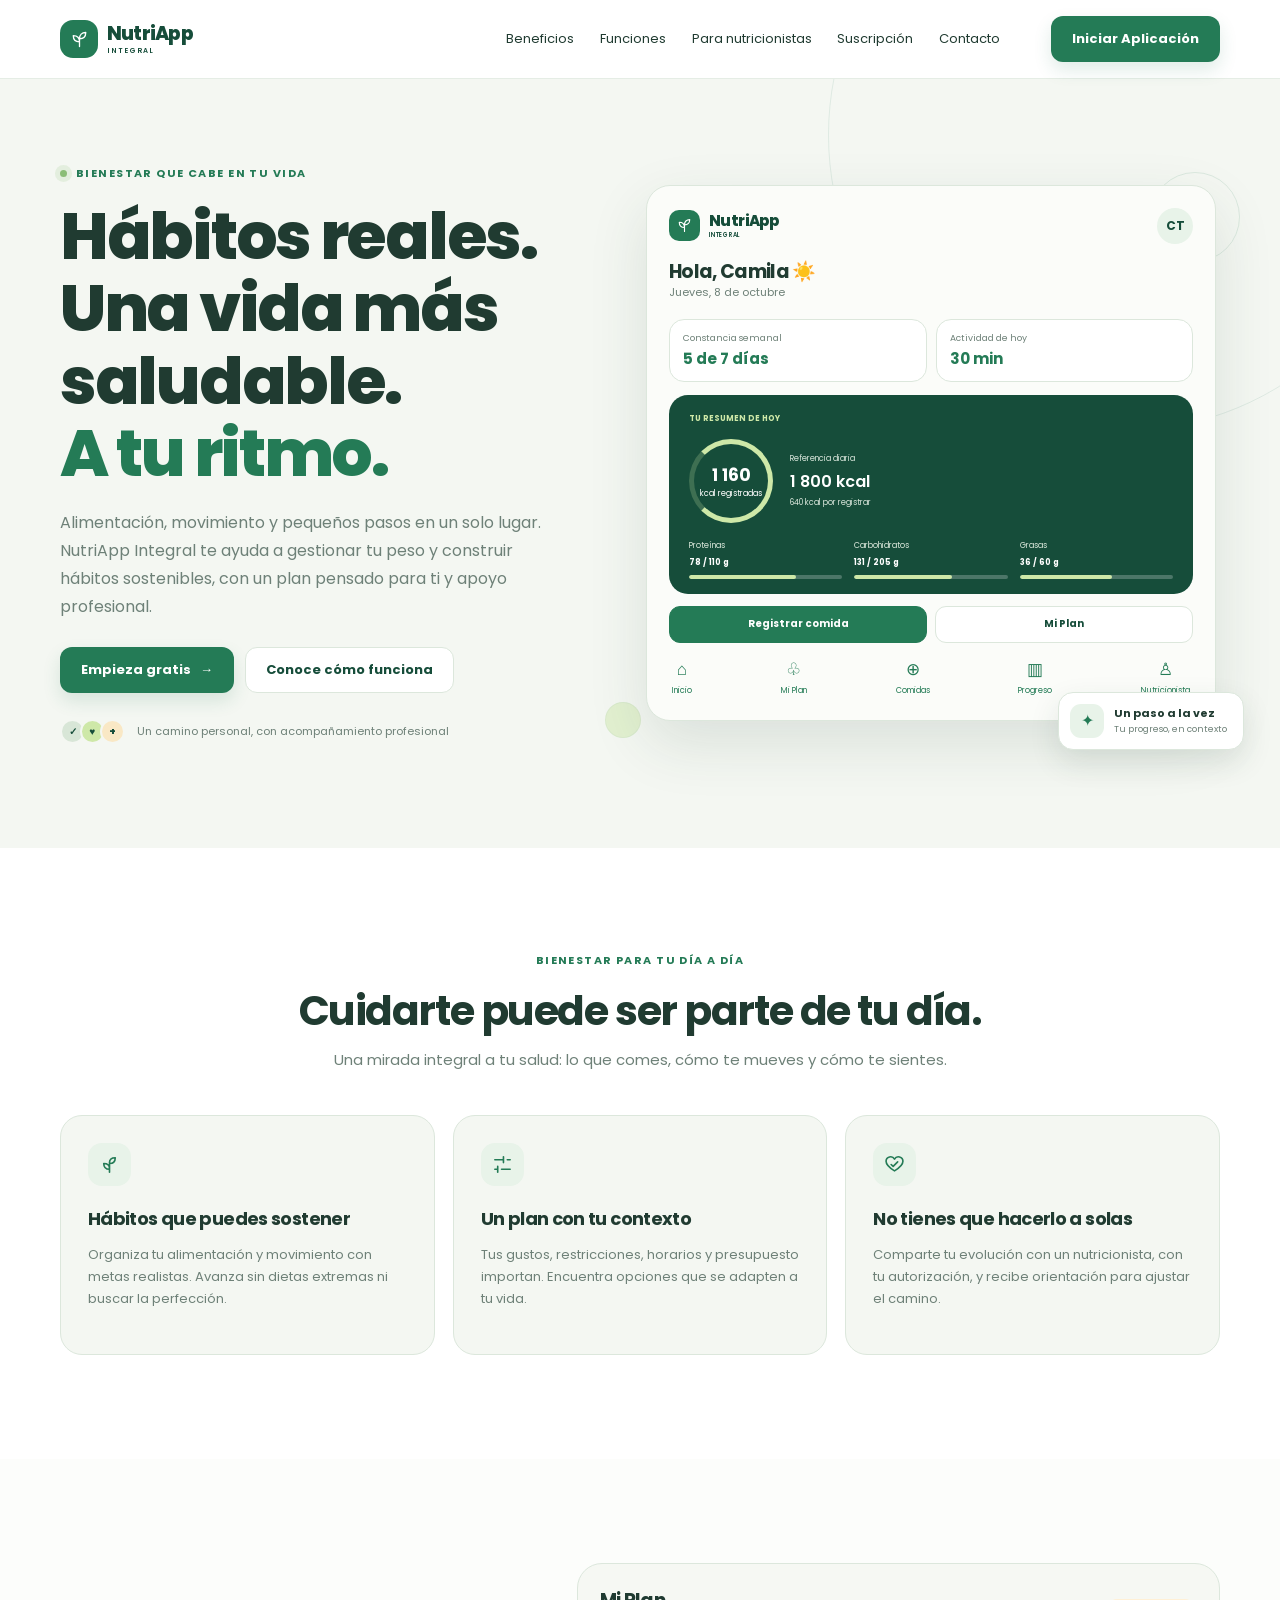
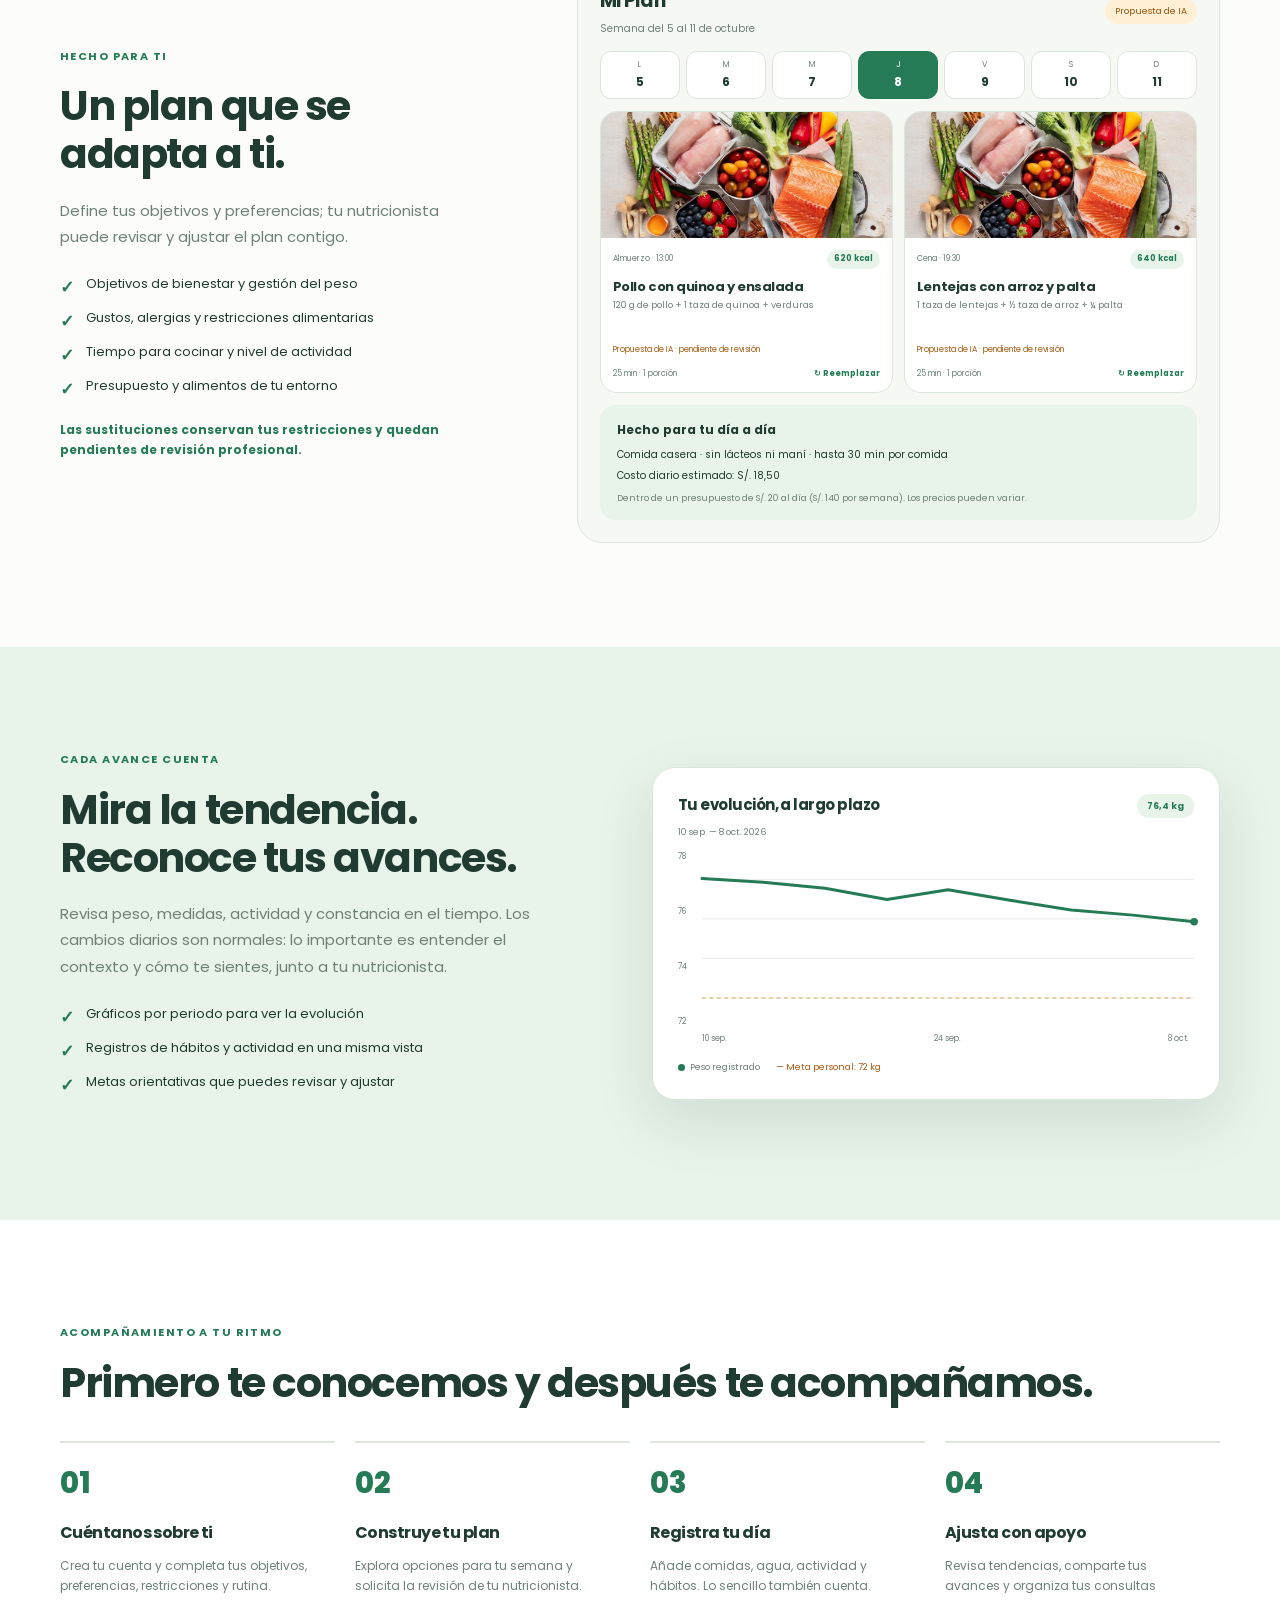
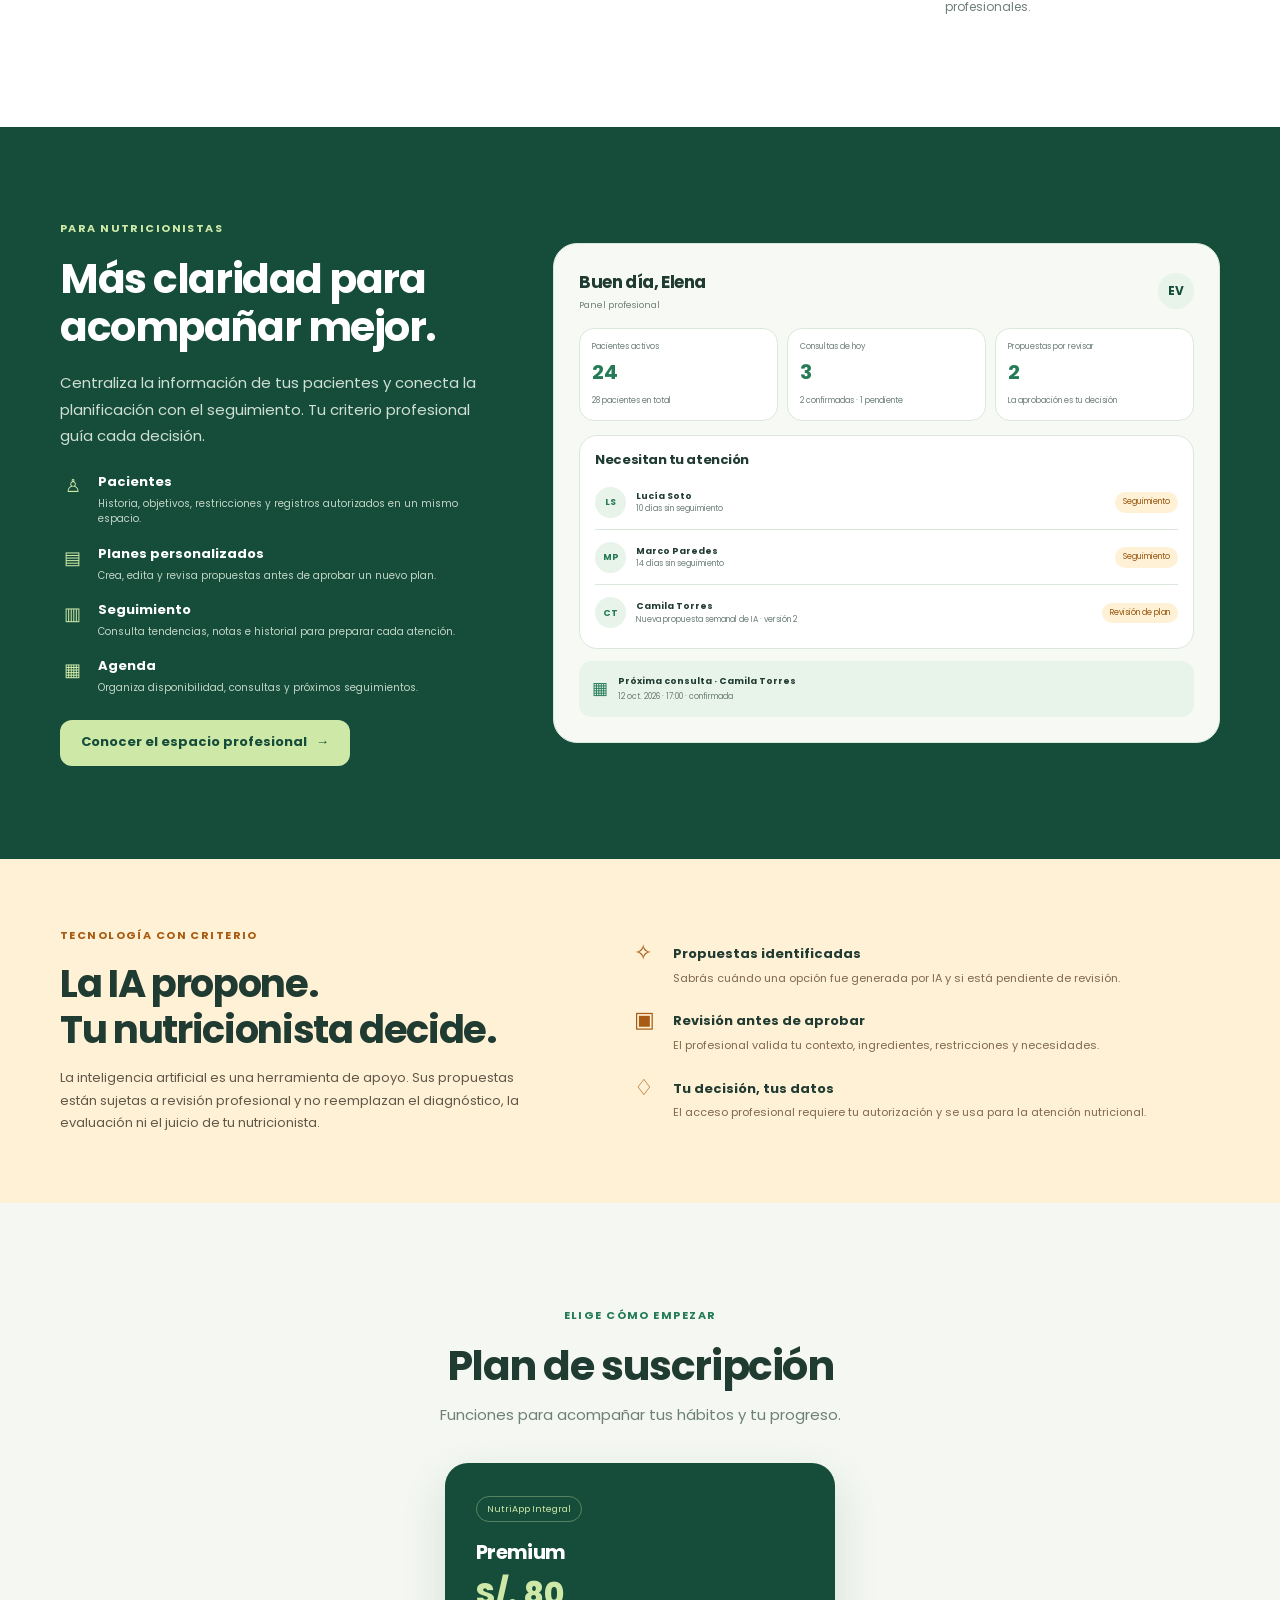
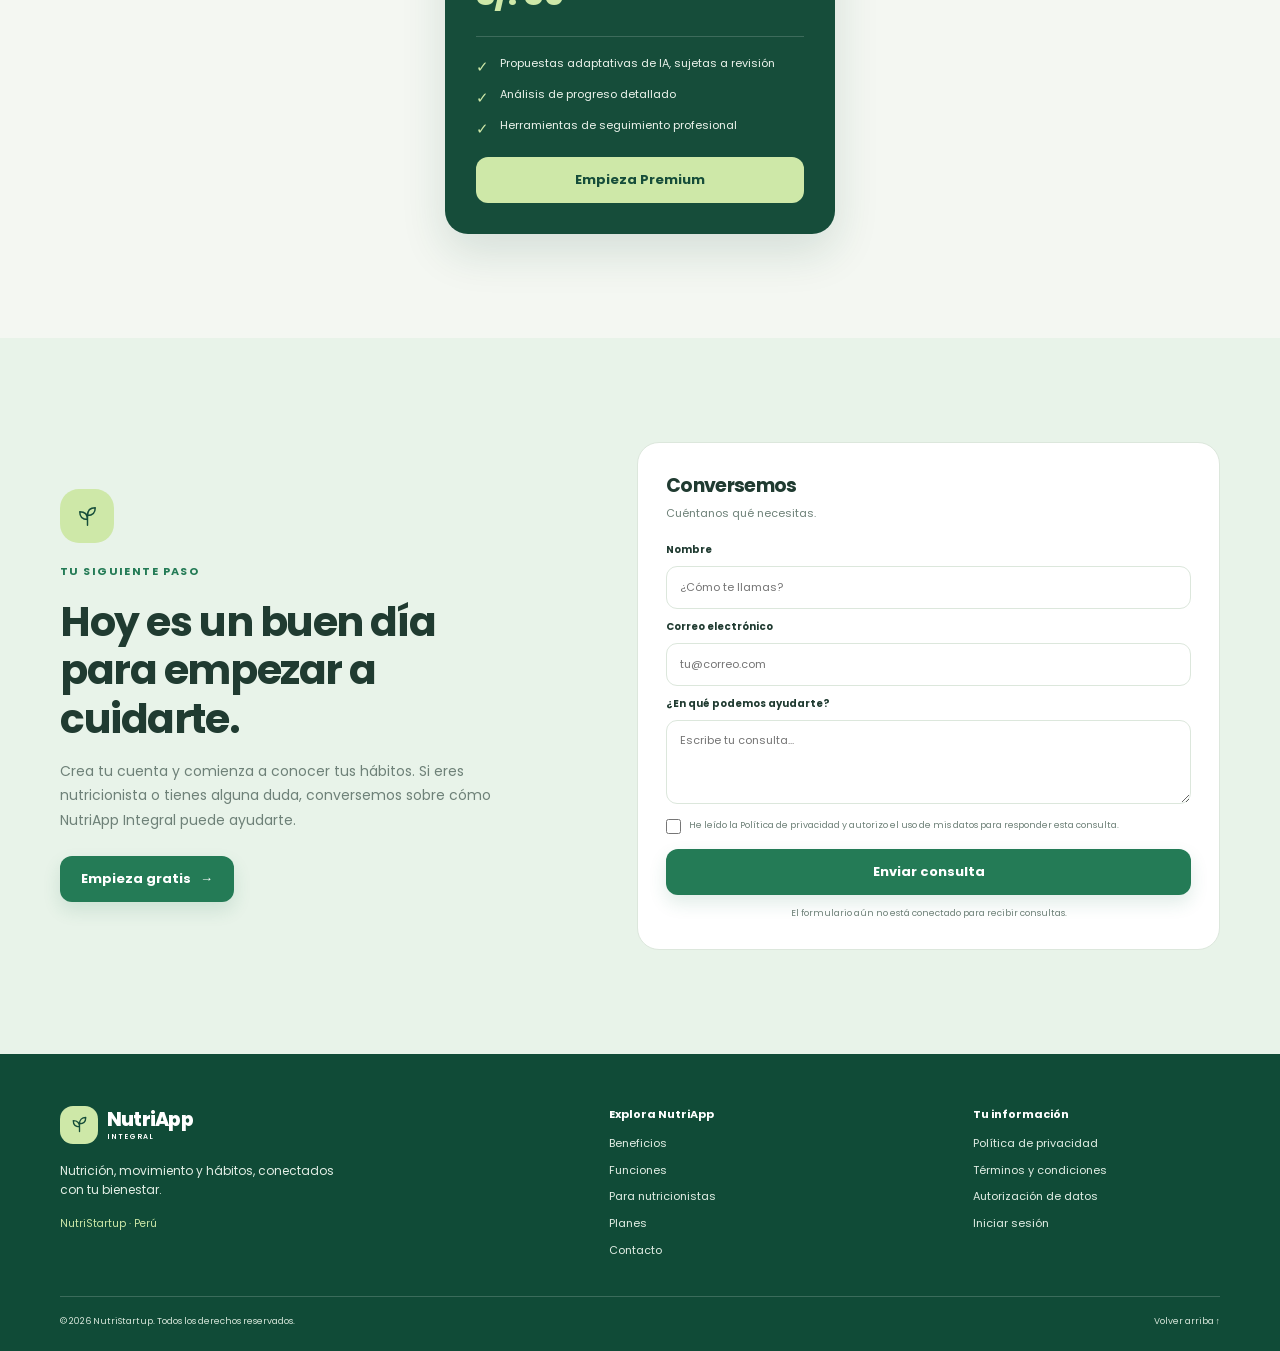
==== commit ccdb7f3e: "chore: add button and connect with frontend" ====
--- a/index.html
+++ b/index.html
@@ -28,8 +28,12 @@
                 <a href="#contacto">Contacto</a>
             </div>
             <div class="nav-actions">
-                <button class="button button-text" type="button" onclick="abrirLogin()">Iniciar sesión</button>
-                <button class="button button-primary" type="button" onclick="abrirRegistro()">Empieza gratis</button>
+                <a class="button button-primary"
+                   href="https://nutriapp-integral-fronte-a5799.web.app/iam/sign-in"
+                   target="_blank"
+                   rel="noopener noreferrer">
+                    Iniciar Aplicación
+                </a>
             </div>
         </div>
     </nav>
@@ -215,9 +219,5 @@
         <div class="footer-bottom"><span>© 2026 NutriStartup. Todos los derechos reservados.</span><a href="#inicio" aria-label="Volver al inicio">Volver arriba ↑</a></div>
     </div>
 </footer>
-
-<div id="loginModal" class="modal" aria-hidden="true"><div class="modal-content" role="dialog" aria-modal="true" aria-labelledby="login-title"><button class="close" type="button" aria-label="Cerrar" onclick="cerrarLogin()">&times;</button><span class="modal-mark">♧</span><h2 id="login-title">Iniciar sesión</h2><p>Continúa con tu cuenta de NutriApp.</p><form id="login-form"><label for="login-email">Correo electrónico</label><input id="login-email" type="email" placeholder="tu@correo.com" required><label for="login-password">Contraseña</label><input id="login-password" type="password" placeholder="Tu contraseña" required><button class="button button-primary" type="submit">Ingresar</button><p class="modal-note" id="login-note" aria-live="polite"></p></form></div></div>
-<div id="registroModal" class="modal" aria-hidden="true"><div class="modal-content" role="dialog" aria-modal="true" aria-labelledby="register-title"><button class="close" type="button" aria-label="Cerrar" onclick="cerrarRegistro()">&times;</button><span class="modal-mark">♧</span><h2 id="register-title">Crear cuenta</h2><p>Empieza a construir hábitos a tu ritmo.</p><form id="register-form"><label for="register-name">Nombre completo</label><input id="register-name" type="text" placeholder="¿Cómo te llamas?" required><label for="register-email">Correo electrónico</label><input id="register-email" type="email" placeholder="tu@correo.com" required><label for="register-password">Contraseña</label><input id="register-password" type="password" placeholder="Crea una contraseña" required><button class="button button-primary" type="submit">Registrarse</button><p class="modal-note" id="register-note" aria-live="polite"></p></form></div></div>
-<script src="script.js"></script>
 </body>
 </html>
